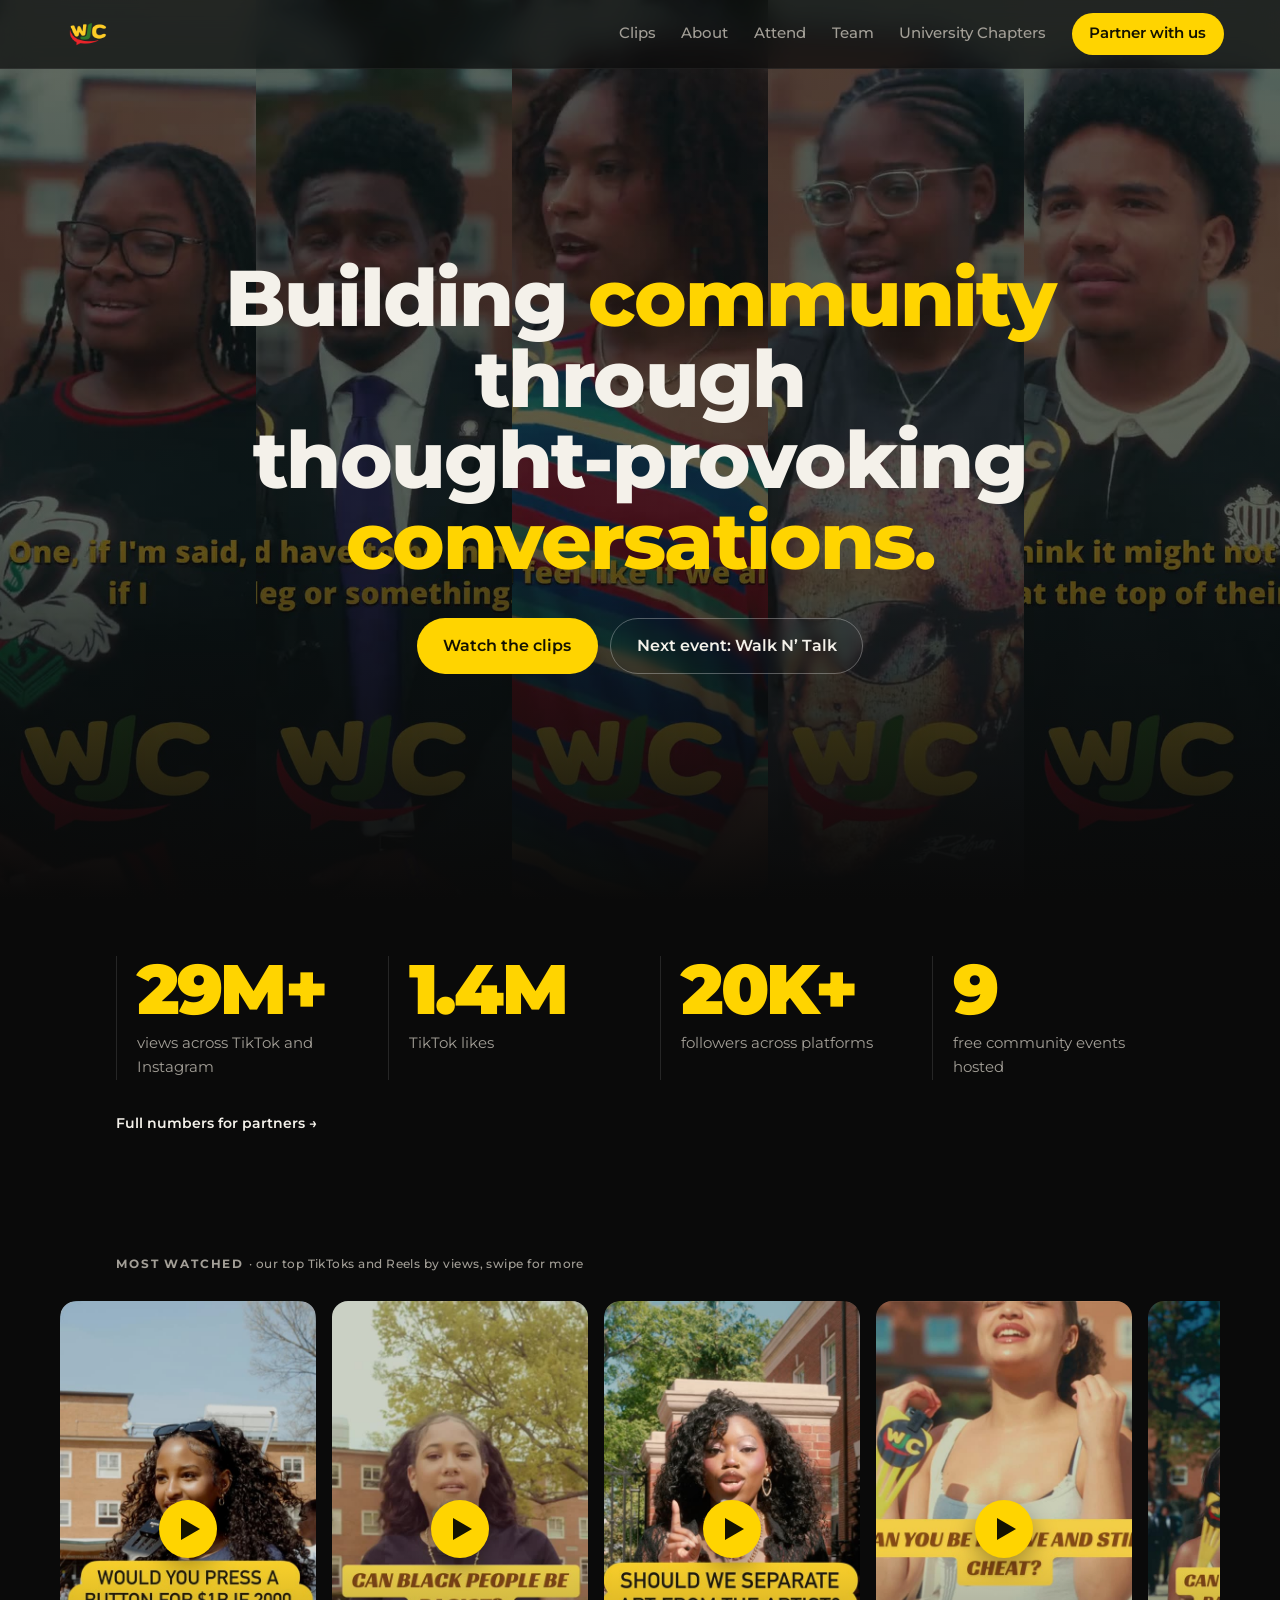
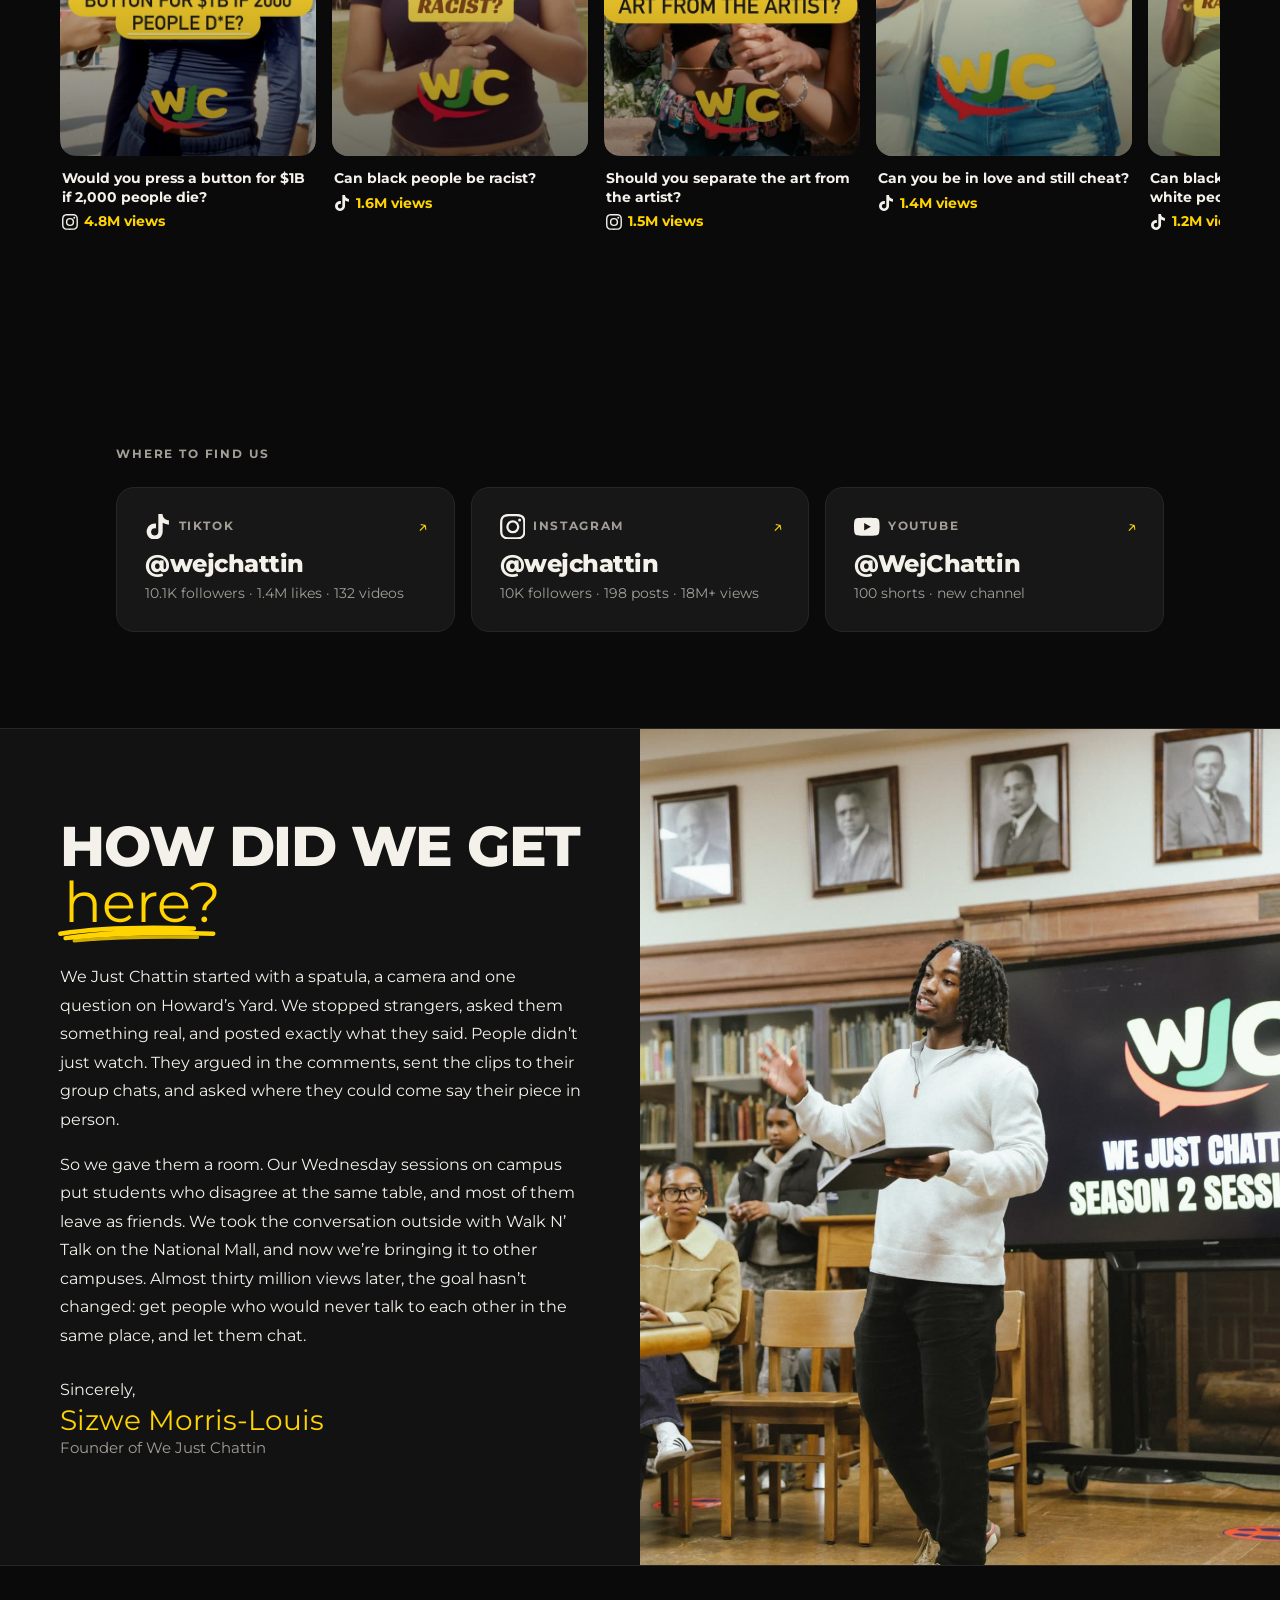
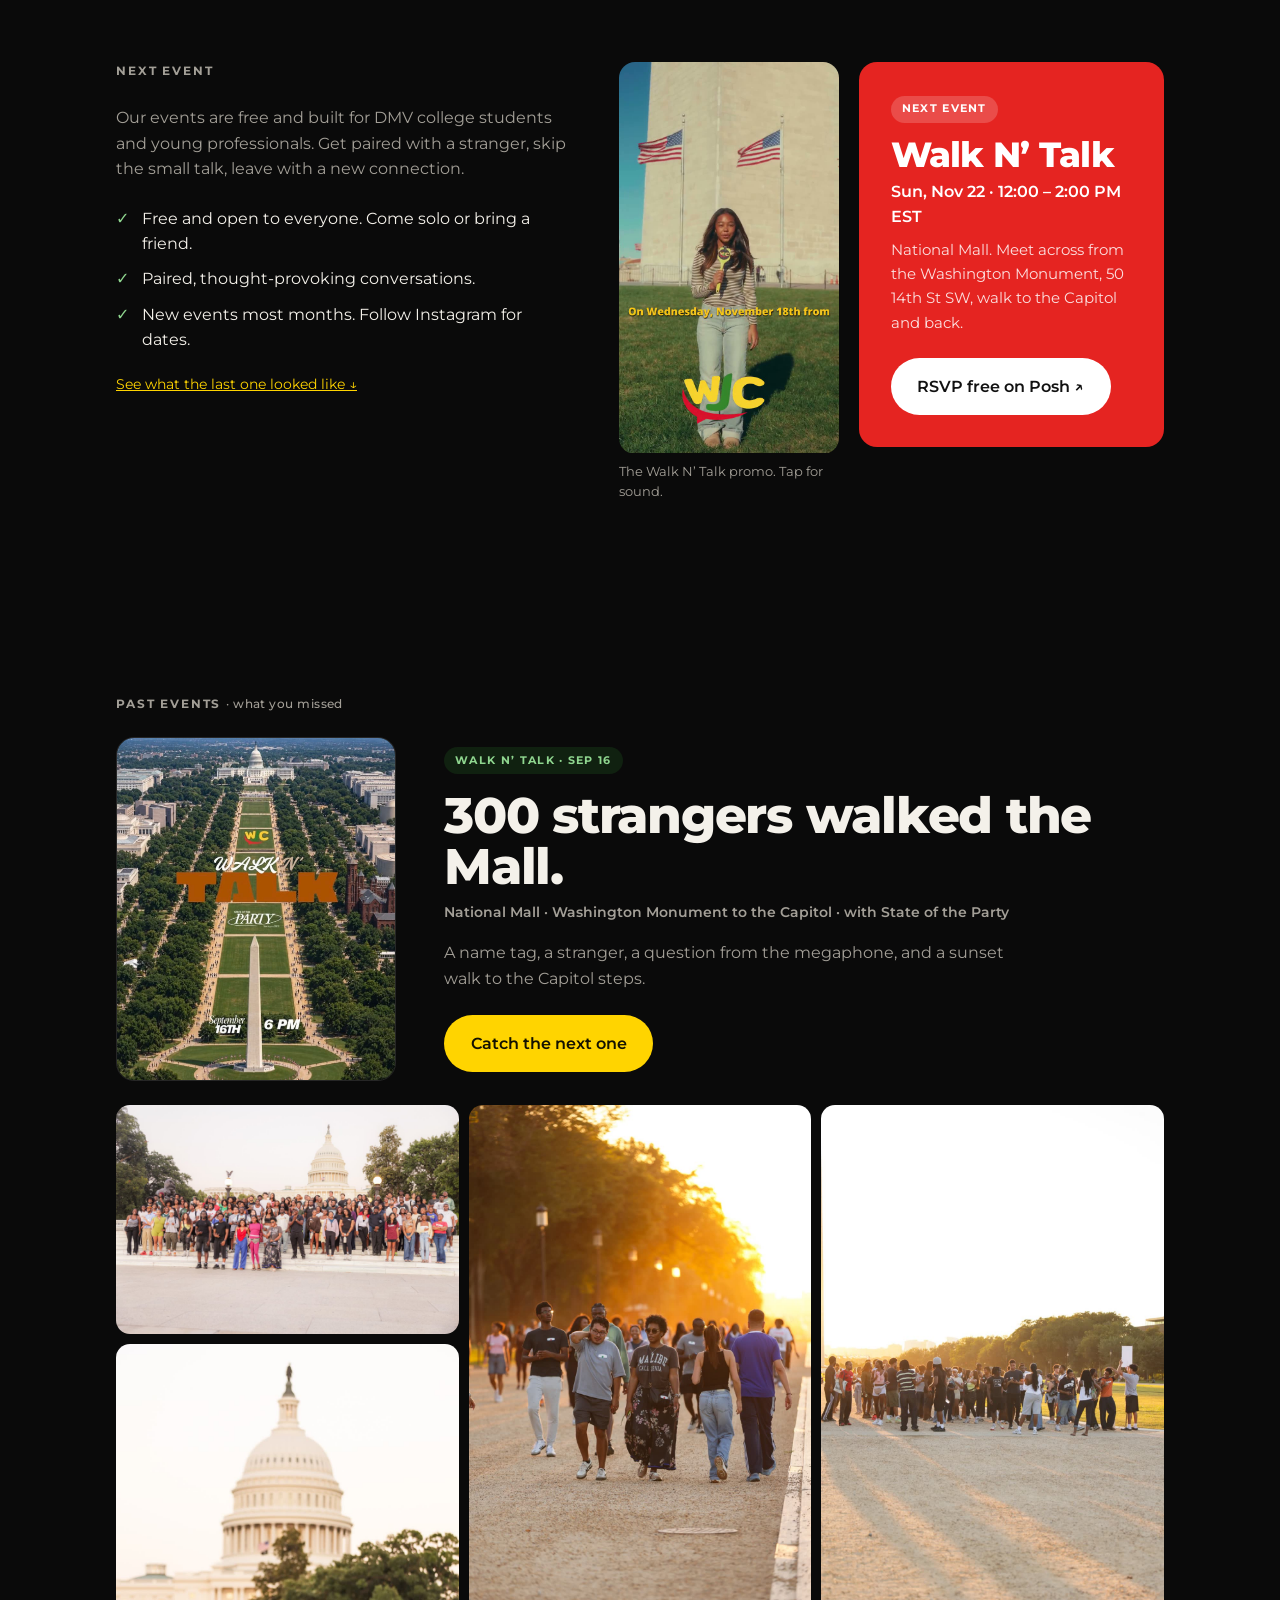
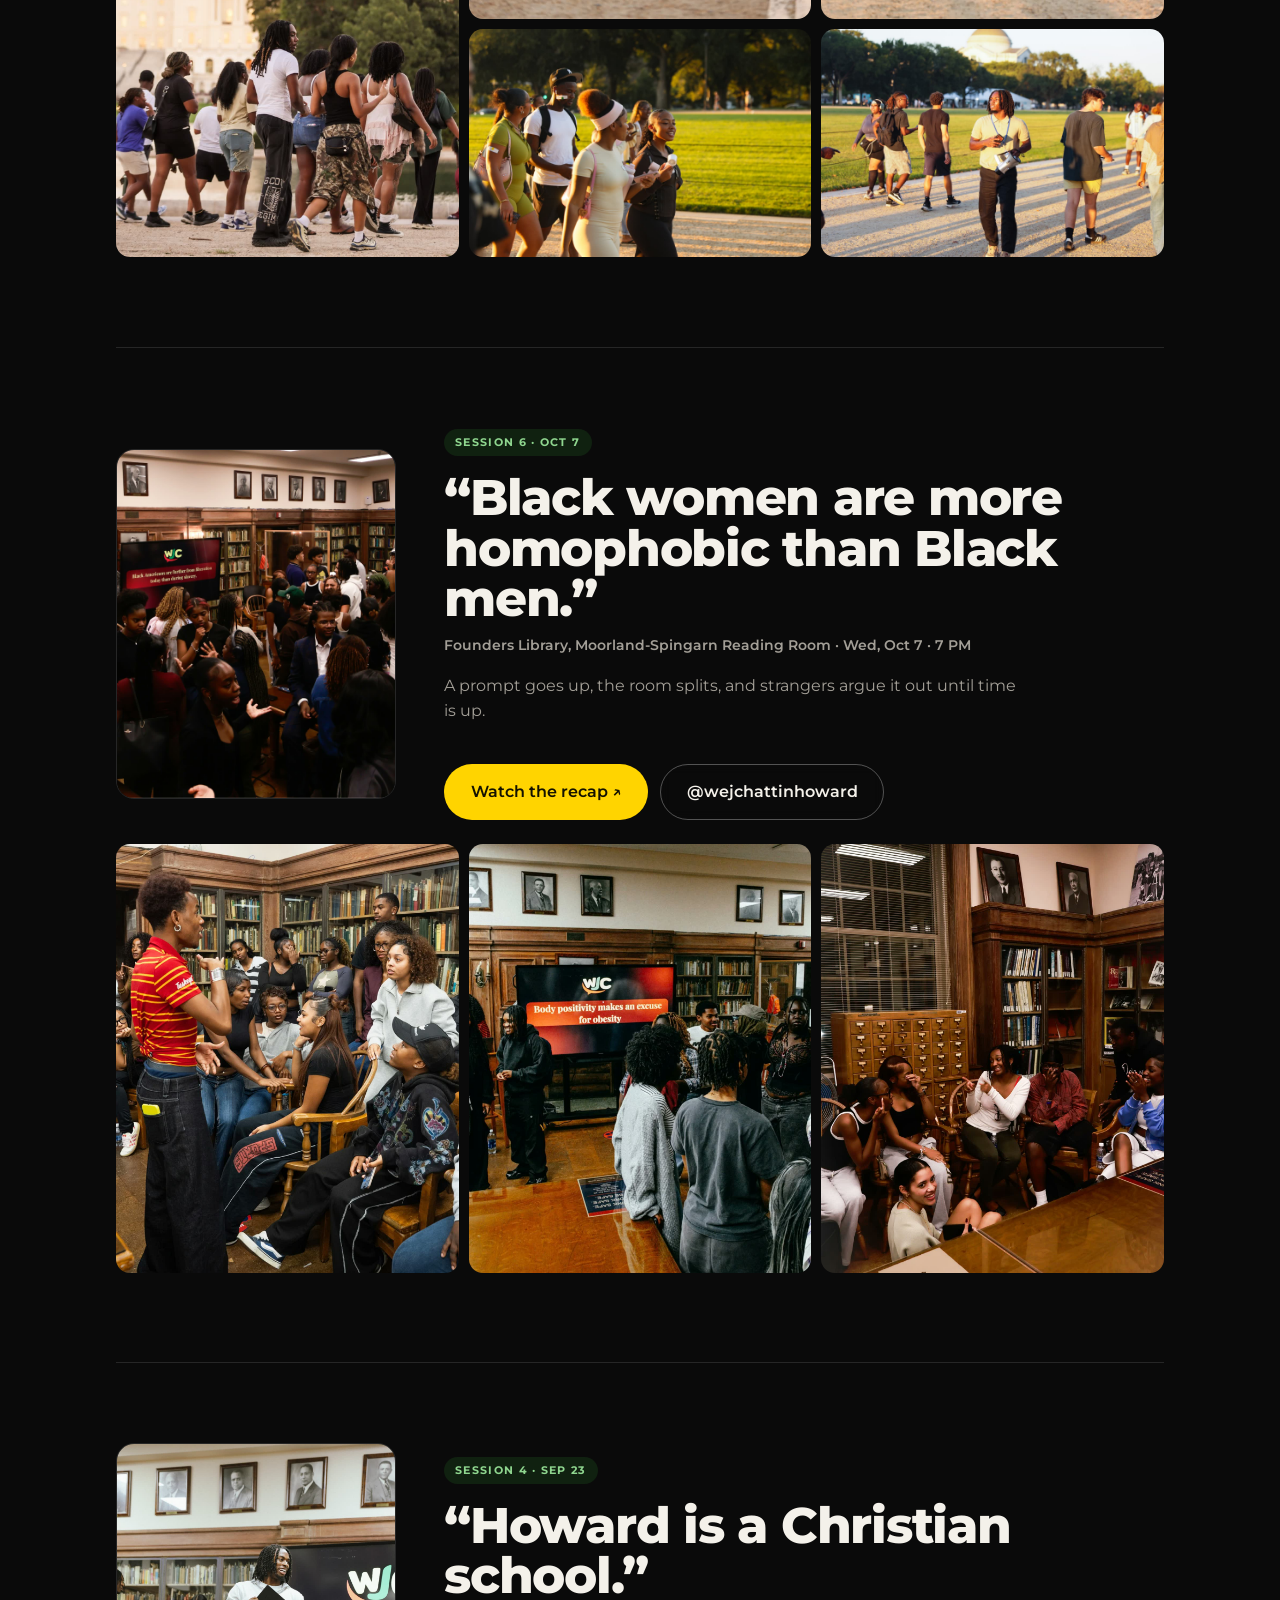
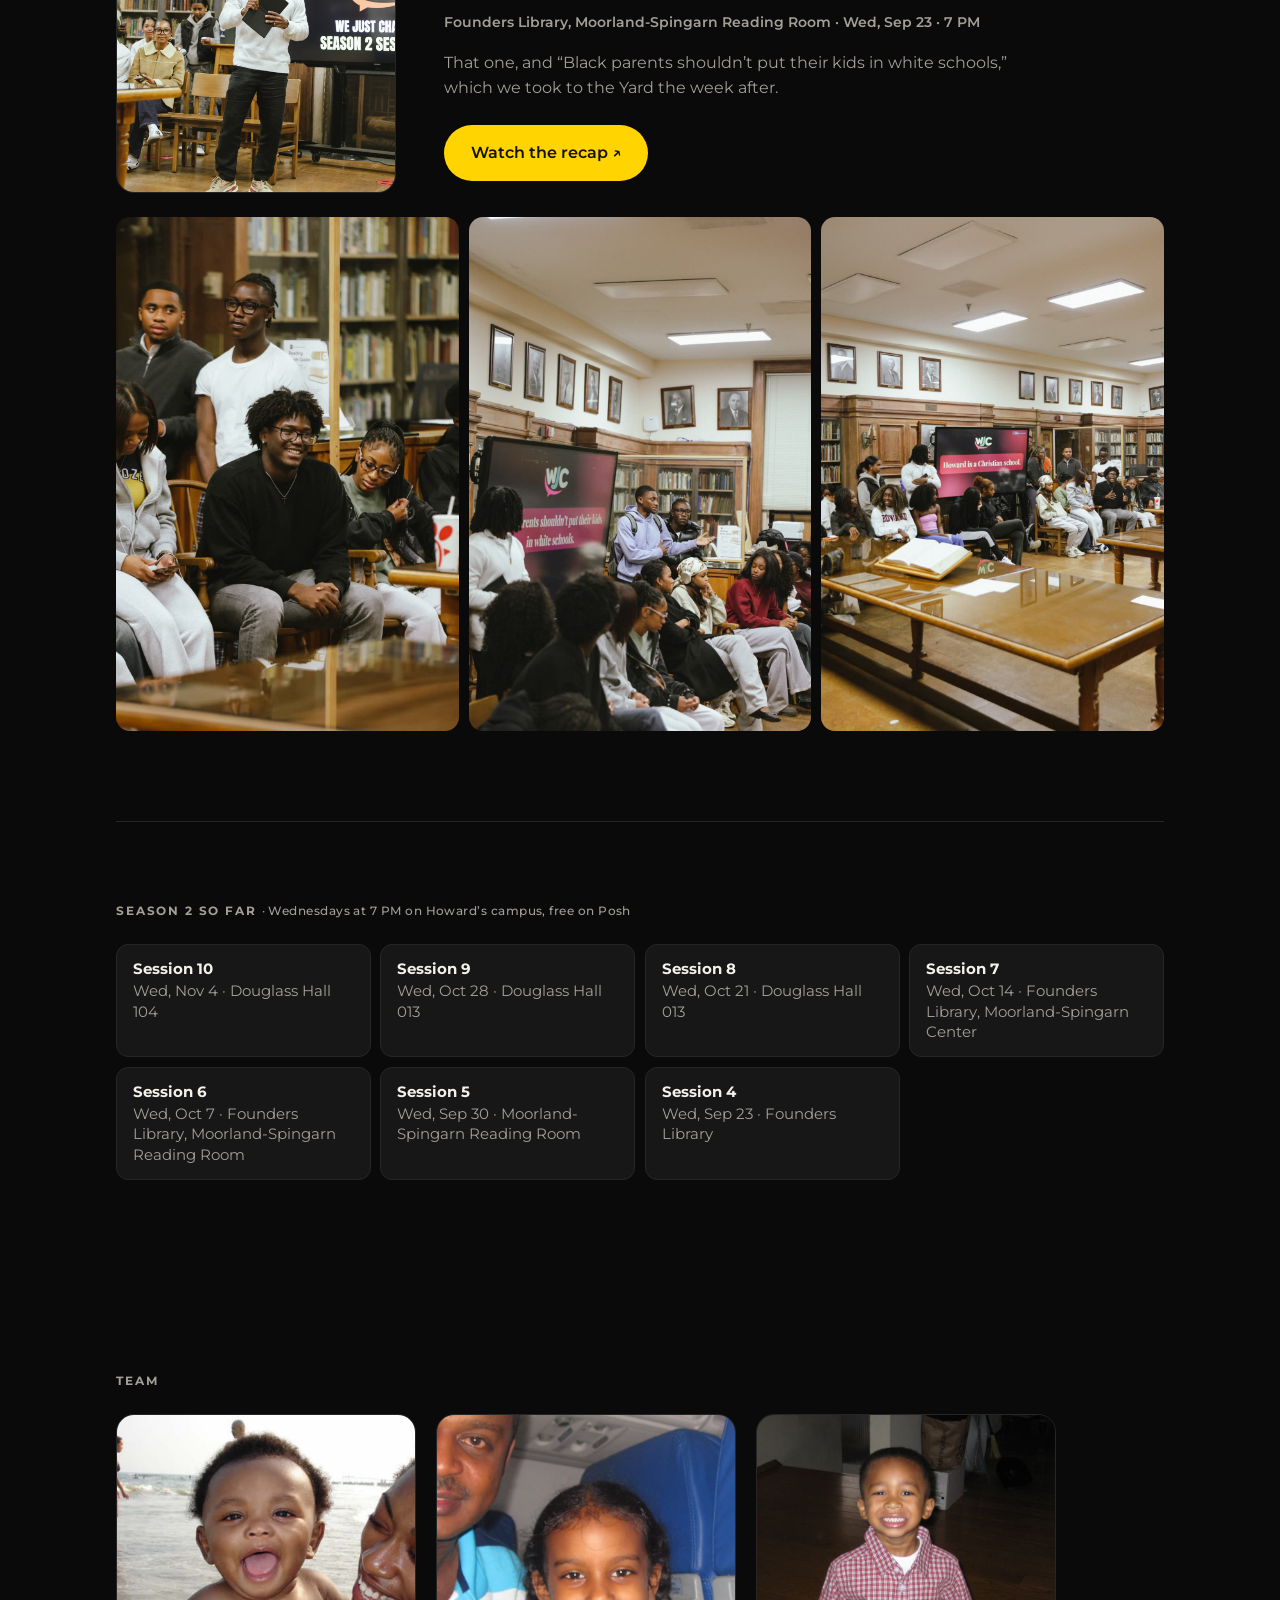
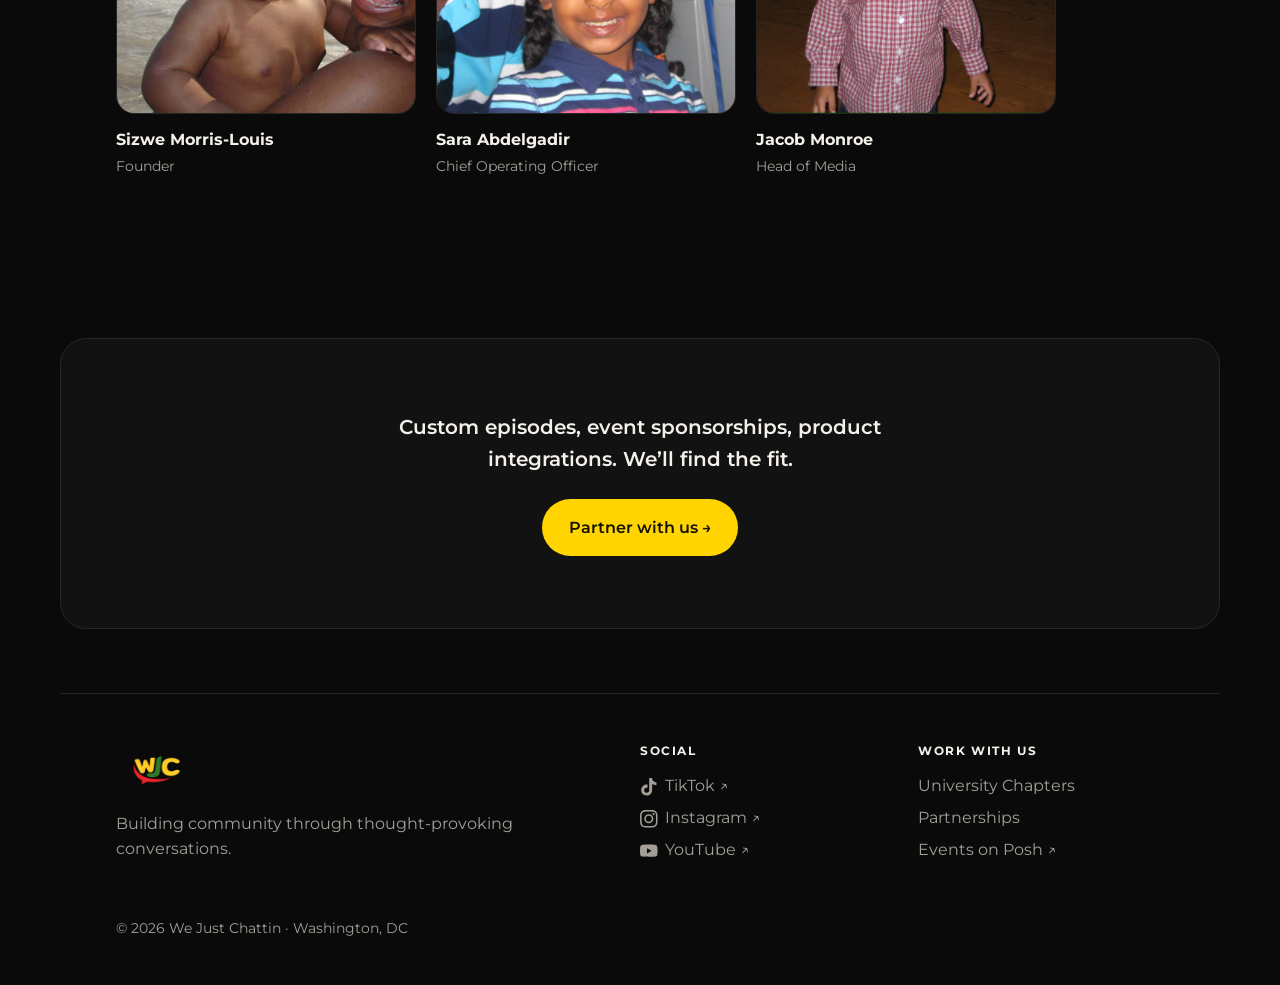
==== index.html @ 2759906e "Past events: one-line recaps, crowd and sunset shots only (6 / 3 / 3 photos) Co-Authored-By: Claude " ====
<!doctype html>
<html lang="en">
<head>
  <meta charset="utf-8">
  <meta name="viewport" content="width=device-width, initial-scale=1">
  <title>We Just Chattin</title>
  <meta name="description" content="We Just Chattin builds community through thought-provoking conversations. Street interviews, live rooms and walk clubs in the DMV.">
  <meta property="og:title" content="We Just Chattin">
  <meta property="og:description" content="Building community through thought-provoking conversations.">
  <meta property="og:image" content="assets/logo.png">
  <link rel="icon" href="assets/logo.png">
  <link rel="preconnect" href="https://fonts.googleapis.com">
  <link href="https://fonts.googleapis.com/css2?family=Montserrat:wght@500;600;700;800;900&family=Permanent+Marker&display=swap" rel="stylesheet">
  <link rel="stylesheet" href="styles.css?v=24">
</head>
<body>
  <header class="nav">
    <a class="brand" href="index.html"><img src="assets/logo.png" alt="We Just Chattin"></a>
    <button class="menu-btn" aria-label="Open menu" aria-expanded="false">☰</button>
    <nav>
      <a href="#clips">Clips</a>
      <a href="#about">About</a>
      <a href="#attend">Attend</a>
      <a href="#team">Team</a>
      <a href="chapters/">University Chapters</a>
      <a href="partnerships.html" class="nav-cta">Partner with us</a>
    </nav>
  </header>

  <main>
    <!-- HERO: full-bleed video wall (Atlas / Rox) + centered serif statement (Grail) -->
    <section class="hero">
      <div class="wall" aria-hidden="true">
        <video autoplay muted loop playsinline preload="auto" poster="assets/hero/wall-1.jpg"><source src="assets/hero/wall-1.mp4" type="video/mp4"></video>
        <video autoplay muted loop playsinline preload="auto" poster="assets/hero/wall-2.jpg"><source src="assets/hero/wall-2.mp4" type="video/mp4"></video>
        <video autoplay muted loop playsinline preload="auto" poster="assets/hero/wall-3.jpg"><source src="assets/hero/wall-3.mp4" type="video/mp4"></video>
        <video autoplay muted loop playsinline preload="auto" poster="assets/hero/wall-4.jpg"><source src="assets/hero/wall-4.mp4" type="video/mp4"></video>
        <video autoplay muted loop playsinline preload="auto" poster="assets/hero/wall-5.jpg"><source src="assets/hero/wall-5.mp4" type="video/mp4"></video>
      </div>
      <div class="hero-inner">
        <h1>Building <em>community</em> through thought&#8209;provoking <em>conversations.</em></h1>
        <div class="actions center">
          <a class="btn primary" href="#clips">Watch the clips</a>
          <a class="btn ghost" href="#attend">Next event: Walk N&rsquo; Talk</a>
        </div>
      </div>
    </section>

    <!-- STATS (real numbers, pulled Nov 15 2026; Instagram from the WJC Instagram Reels Tracker sheet: 15.3M reels + 2.7M posts/carousels) -->
    <section class="stats">
      <div class="stat"><strong>29M+</strong><span>views across TikTok and Instagram</span></div>
      <div class="stat"><strong>1.4M</strong><span>TikTok likes</span></div>
      <div class="stat"><strong>20K+</strong><span>followers across platforms</span></div>
      <div class="stat"><strong>9</strong><span>free community events hosted</span></div>
      <a class="stats-link" href="partnerships.html">Full numbers for partners →</a>
    </section>

    <!-- CLIPS REEL -->
    <section id="clips" class="section">
      <p class="label">Most watched <span>· our top TikToks and Reels by views, swipe for more</span></p>
      <div class="reel" id="reel">

        <figure class="tok instagram">
          <button class="tok-poster" type="button" data-embed="https://www.instagram.com/reel/DWrjRB9ifT7/embed/" data-platform="instagram" data-link="https://www.instagram.com/reel/DWrjRB9ifT7/" aria-label="Play: Would you press a button for $1B if 2,000 people die?">
            <img src="assets/top/ig-DWrjRB9ifT7.jpg" alt="" loading="lazy" width="540" height="960">
            <span class="play" aria-hidden="true"></span>
          </button>
          <figcaption><strong>Would you press a button for $1B if 2,000 people die?</strong><span class="plat"><svg class="icon" viewBox="0 0 24 24" aria-hidden="true"><path fill="currentColor" d="M7.03.08C5.76.14 4.9.34 4.14.64c-.78.3-1.44.71-2.1 1.37C1.38 2.67.98 3.33.68 4.11.38 4.87.18 5.73.13 7c-.06 1.27-.07 1.68-.07 4.92 0 3.24.02 3.65.08 4.92.06 1.27.26 2.14.56 2.9.3.78.71 1.44 1.37 2.1.66.66 1.32 1.06 2.1 1.36.76.3 1.63.5 2.9.55 1.27.06 1.68.07 4.92.07s3.65-.02 4.92-.08c1.27-.06 2.14-.26 2.9-.56.78-.3 1.44-.71 2.1-1.37.66-.66 1.06-1.32 1.36-2.1.3-.76.5-1.63.55-2.9.06-1.27.07-1.68.07-4.92s-.02-3.65-.08-4.92c-.06-1.27-.26-2.14-.56-2.9-.3-.78-.71-1.44-1.37-2.1-.66-.66-1.32-1.06-2.1-1.36-.76-.3-1.63-.5-2.9-.55C15.65.01 15.24 0 12 0 8.76 0 8.35.02 7.03.08zm.15 21.65c-1.16-.05-1.8-.25-2.22-.41-.56-.22-.96-.48-1.38-.9-.42-.42-.68-.82-.9-1.38-.16-.42-.36-1.05-.41-2.22-.06-1.26-.07-1.63-.08-4.82 0-3.19 0-3.56.06-4.82.05-1.16.25-1.8.41-2.22.22-.56.48-.96.9-1.38.42-.42.82-.68 1.38-.9.42-.16 1.05-.36 2.22-.41 1.26-.06 1.63-.07 4.82-.08 3.19 0 3.56 0 4.82.06 1.16.05 1.8.25 2.22.41.56.22.96.48 1.38.9.42.42.68.82.9 1.38.16.42.36 1.05.41 2.22.06 1.26.07 1.63.08 4.82 0 3.19 0 3.56-.06 4.82-.05 1.16-.25 1.8-.41 2.22-.22.56-.48.96-.9 1.38-.42.42-.82.68-1.38.9-.42.16-1.05.36-2.22.41-1.26.06-1.63.07-4.82.08-3.19 0-3.56 0-4.82-.06zM16.95 5.6a1.44 1.44 0 1 0 2.88 0 1.44 1.44 0 0 0-2.88 0zM5.84 12.01a6.16 6.16 0 1 0 12.32-.02 6.16 6.16 0 0 0-12.32.02zM8 12a4 4 0 1 1 8 0 4 4 0 0 1-8 0z"/></svg>4.8M views</span></figcaption>
        </figure>

        <figure class="tok tiktok">
          <button class="tok-poster" type="button" data-embed="https://www.tiktok.com/player/v1/7642048054261992735?autoplay=1&music_info=0&description=0&rel=0" data-platform="tiktok" data-link="https://www.tiktok.com/@wejchattin/video/7642048054261992735" aria-label="Play: Can black people be racist?">
            <img src="assets/top/tt-7642048054261992735.jpg" alt="" loading="lazy" width="540" height="960">
            <span class="play" aria-hidden="true"></span>
          </button>
          <figcaption><strong>Can black people be racist?</strong><span class="plat"><svg class="icon" viewBox="0 0 24 24" aria-hidden="true"><path fill="currentColor" d="M12.53.02C13.84 0 15.14.01 16.44 0c.08 1.53.63 3.09 1.75 4.17 1.12 1.11 2.7 1.62 4.24 1.79v4.03c-1.44-.05-2.89-.35-4.2-.97-.57-.26-1.1-.59-1.62-.93-.01 2.92.01 5.84-.02 8.75-.08 1.4-.54 2.79-1.35 3.94-1.31 1.92-3.58 3.17-5.91 3.21-1.43.08-2.86-.31-4.08-1.03-2.02-1.19-3.44-3.37-3.65-5.71-.02-.5-.03-1-.01-1.49.18-1.9 1.12-3.72 2.58-4.96 1.66-1.44 3.98-2.13 6.15-1.72.02 1.48-.04 2.96-.04 4.44-.99-.32-2.15-.23-3.02.37-.63.41-1.11 1.04-1.36 1.75-.21.51-.15 1.07-.14 1.61.24 1.64 1.82 3.02 3.5 2.87 1.12-.01 2.19-.66 2.77-1.61.19-.33.4-.67.41-1.06.1-1.79.06-3.57.07-5.36.01-4.03-.01-8.05.02-12.07z"/></svg>1.6M views</span></figcaption>
        </figure>
        <figure class="tok instagram">
          <button class="tok-poster" type="button" data-embed="https://www.instagram.com/reel/DXpH6iREdVc/embed/" data-platform="instagram" data-link="https://www.instagram.com/reel/DXpH6iREdVc/" aria-label="Play: Should you separate the art from the artist?">
            <img src="assets/top/ig-DXpH6iREdVc.jpg" alt="" loading="lazy" width="540" height="960">
            <span class="play" aria-hidden="true"></span>
          </button>
          <figcaption><strong>Should you separate the art from the artist?</strong><span class="plat"><svg class="icon" viewBox="0 0 24 24" aria-hidden="true"><path fill="currentColor" d="M7.03.08C5.76.14 4.9.34 4.14.64c-.78.3-1.44.71-2.1 1.37C1.38 2.67.98 3.33.68 4.11.38 4.87.18 5.73.13 7c-.06 1.27-.07 1.68-.07 4.92 0 3.24.02 3.65.08 4.92.06 1.27.26 2.14.56 2.9.3.78.71 1.44 1.37 2.1.66.66 1.32 1.06 2.1 1.36.76.3 1.63.5 2.9.55 1.27.06 1.68.07 4.92.07s3.65-.02 4.92-.08c1.27-.06 2.14-.26 2.9-.56.78-.3 1.44-.71 2.1-1.37.66-.66 1.06-1.32 1.36-2.1.3-.76.5-1.63.55-2.9.06-1.27.07-1.68.07-4.92s-.02-3.65-.08-4.92c-.06-1.27-.26-2.14-.56-2.9-.3-.78-.71-1.44-1.37-2.1-.66-.66-1.32-1.06-2.1-1.36-.76-.3-1.63-.5-2.9-.55C15.65.01 15.24 0 12 0 8.76 0 8.35.02 7.03.08zm.15 21.65c-1.16-.05-1.8-.25-2.22-.41-.56-.22-.96-.48-1.38-.9-.42-.42-.68-.82-.9-1.38-.16-.42-.36-1.05-.41-2.22-.06-1.26-.07-1.63-.08-4.82 0-3.19 0-3.56.06-4.82.05-1.16.25-1.8.41-2.22.22-.56.48-.96.9-1.38.42-.42.82-.68 1.38-.9.42-.16 1.05-.36 2.22-.41 1.26-.06 1.63-.07 4.82-.08 3.19 0 3.56 0 4.82.06 1.16.05 1.8.25 2.22.41.56.22.96.48 1.38.9.42.42.68.82.9 1.38.16.42.36 1.05.41 2.22.06 1.26.07 1.63.08 4.82 0 3.19 0 3.56-.06 4.82-.05 1.16-.25 1.8-.41 2.22-.22.56-.48.96-.9 1.38-.42.42-.82.68-1.38.9-.42.16-1.05.36-2.22.41-1.26.06-1.63.07-4.82.08-3.19 0-3.56 0-4.82-.06zM16.95 5.6a1.44 1.44 0 1 0 2.88 0 1.44 1.44 0 0 0-2.88 0zM5.84 12.01a6.16 6.16 0 1 0 12.32-.02 6.16 6.16 0 0 0-12.32.02zM8 12a4 4 0 1 1 8 0 4 4 0 0 1-8 0z"/></svg>1.5M views</span></figcaption>
        </figure>
        <figure class="tok tiktok">
          <button class="tok-poster" type="button" data-embed="https://www.tiktok.com/player/v1/7707706821695327502?autoplay=1&music_info=0&description=0&rel=0" data-platform="tiktok" data-link="https://www.tiktok.com/@wejchattin/video/7707706821695327502" aria-label="Play: Can you be in love and still cheat?">
            <img src="assets/top/tt-7707706821695327502.jpg" alt="" loading="lazy" width="540" height="960">
            <span class="play" aria-hidden="true"></span>
          </button>
          <figcaption><strong>Can you be in love and still cheat?</strong><span class="plat"><svg class="icon" viewBox="0 0 24 24" aria-hidden="true"><path fill="currentColor" d="M12.53.02C13.84 0 15.14.01 16.44 0c.08 1.53.63 3.09 1.75 4.17 1.12 1.11 2.7 1.62 4.24 1.79v4.03c-1.44-.05-2.89-.35-4.2-.97-.57-.26-1.1-.59-1.62-.93-.01 2.92.01 5.84-.02 8.75-.08 1.4-.54 2.79-1.35 3.94-1.31 1.92-3.58 3.17-5.91 3.21-1.43.08-2.86-.31-4.08-1.03-2.02-1.19-3.44-3.37-3.65-5.71-.02-.5-.03-1-.01-1.49.18-1.9 1.12-3.72 2.58-4.96 1.66-1.44 3.98-2.13 6.15-1.72.02 1.48-.04 2.96-.04 4.44-.99-.32-2.15-.23-3.02.37-.63.41-1.11 1.04-1.36 1.75-.21.51-.15 1.07-.14 1.61.24 1.64 1.82 3.02 3.5 2.87 1.12-.01 2.19-.66 2.77-1.61.19-.33.4-.67.41-1.06.1-1.79.06-3.57.07-5.36.01-4.03-.01-8.05.02-12.07z"/></svg>1.4M views</span></figcaption>
        </figure>
        <figure class="tok tiktok">
          <button class="tok-poster" type="button" data-embed="https://www.tiktok.com/player/v1/7695125012788923678?autoplay=1&music_info=0&description=0&rel=0" data-platform="tiktok" data-link="https://www.tiktok.com/@wejchattin/video/7695125012788923678" aria-label="Play: Can black people be racist to white people?">
            <img src="assets/top/tt-7695125012788923678.jpg" alt="" loading="lazy" width="540" height="960">
            <span class="play" aria-hidden="true"></span>
          </button>
          <figcaption><strong>Can black people be racist to white people?</strong><span class="plat"><svg class="icon" viewBox="0 0 24 24" aria-hidden="true"><path fill="currentColor" d="M12.53.02C13.84 0 15.14.01 16.44 0c.08 1.53.63 3.09 1.75 4.17 1.12 1.11 2.7 1.62 4.24 1.79v4.03c-1.44-.05-2.89-.35-4.2-.97-.57-.26-1.1-.59-1.62-.93-.01 2.92.01 5.84-.02 8.75-.08 1.4-.54 2.79-1.35 3.94-1.31 1.92-3.58 3.17-5.91 3.21-1.43.08-2.86-.31-4.08-1.03-2.02-1.19-3.44-3.37-3.65-5.71-.02-.5-.03-1-.01-1.49.18-1.9 1.12-3.72 2.58-4.96 1.66-1.44 3.98-2.13 6.15-1.72.02 1.48-.04 2.96-.04 4.44-.99-.32-2.15-.23-3.02.37-.63.41-1.11 1.04-1.36 1.75-.21.51-.15 1.07-.14 1.61.24 1.64 1.82 3.02 3.5 2.87 1.12-.01 2.19-.66 2.77-1.61.19-.33.4-.67.41-1.06.1-1.79.06-3.57.07-5.36.01-4.03-.01-8.05.02-12.07z"/></svg>1.2M views</span></figcaption>
        </figure>
        <figure class="tok tiktok">
          <button class="tok-poster" type="button" data-embed="https://www.tiktok.com/player/v1/7639075682445692191?autoplay=1&music_info=0&description=0&rel=0" data-platform="tiktok" data-link="https://www.tiktok.com/@wejchattin/video/7639075682445692191" aria-label="Play: Is acting white a real thing?">
            <img src="assets/top/tt-7639075682445692191.jpg" alt="" loading="lazy" width="540" height="960">
            <span class="play" aria-hidden="true"></span>
          </button>
          <figcaption><strong>Is acting white a real thing?</strong><span class="plat"><svg class="icon" viewBox="0 0 24 24" aria-hidden="true"><path fill="currentColor" d="M12.53.02C13.84 0 15.14.01 16.44 0c.08 1.53.63 3.09 1.75 4.17 1.12 1.11 2.7 1.62 4.24 1.79v4.03c-1.44-.05-2.89-.35-4.2-.97-.57-.26-1.1-.59-1.62-.93-.01 2.92.01 5.84-.02 8.75-.08 1.4-.54 2.79-1.35 3.94-1.31 1.92-3.58 3.17-5.91 3.21-1.43.08-2.86-.31-4.08-1.03-2.02-1.19-3.44-3.37-3.65-5.71-.02-.5-.03-1-.01-1.49.18-1.9 1.12-3.72 2.58-4.96 1.66-1.44 3.98-2.13 6.15-1.72.02 1.48-.04 2.96-.04 4.44-.99-.32-2.15-.23-3.02.37-.63.41-1.11 1.04-1.36 1.75-.21.51-.15 1.07-.14 1.61.24 1.64 1.82 3.02 3.5 2.87 1.12-.01 2.19-.66 2.77-1.61.19-.33.4-.67.41-1.06.1-1.79.06-3.57.07-5.36.01-4.03-.01-8.05.02-12.07z"/></svg>1.1M views</span></figcaption>
        </figure>
        <figure class="tok tiktok">
          <button class="tok-poster" type="button" data-embed="https://www.tiktok.com/player/v1/7687258465332415775?autoplay=1&music_info=0&description=0&rel=0" data-platform="tiktok" data-link="https://www.tiktok.com/@wejchattin/video/7687258465332415775" aria-label="Play: Can white people experience racism?">
            <img src="assets/top/tt-7687258465332415775.jpg" alt="" loading="lazy" width="540" height="960">
            <span class="play" aria-hidden="true"></span>
          </button>
          <figcaption><strong>Can white people experience racism?</strong><span class="plat"><svg class="icon" viewBox="0 0 24 24" aria-hidden="true"><path fill="currentColor" d="M12.53.02C13.84 0 15.14.01 16.44 0c.08 1.53.63 3.09 1.75 4.17 1.12 1.11 2.7 1.62 4.24 1.79v4.03c-1.44-.05-2.89-.35-4.2-.97-.57-.26-1.1-.59-1.62-.93-.01 2.92.01 5.84-.02 8.75-.08 1.4-.54 2.79-1.35 3.94-1.31 1.92-3.58 3.17-5.91 3.21-1.43.08-2.86-.31-4.08-1.03-2.02-1.19-3.44-3.37-3.65-5.71-.02-.5-.03-1-.01-1.49.18-1.9 1.12-3.72 2.58-4.96 1.66-1.44 3.98-2.13 6.15-1.72.02 1.48-.04 2.96-.04 4.44-.99-.32-2.15-.23-3.02.37-.63.41-1.11 1.04-1.36 1.75-.21.51-.15 1.07-.14 1.61.24 1.64 1.82 3.02 3.5 2.87 1.12-.01 2.19-.66 2.77-1.61.19-.33.4-.67.41-1.06.1-1.79.06-3.57.07-5.36.01-4.03-.01-8.05.02-12.07z"/></svg>841K views</span></figcaption>
        </figure>
        <figure class="tok instagram">
          <button class="tok-poster" type="button" data-embed="https://www.instagram.com/reel/DXr2x2ECbTZ/embed/" data-platform="instagram" data-link="https://www.instagram.com/reel/DXr2x2ECbTZ/" aria-label="Play: Do we need gender roles?">
            <img src="assets/top/ig-DXr2x2ECbTZ.jpg" alt="" loading="lazy" width="540" height="960">
            <span class="play" aria-hidden="true"></span>
          </button>
          <figcaption><strong>Do we need gender roles?</strong><span class="plat"><svg class="icon" viewBox="0 0 24 24" aria-hidden="true"><path fill="currentColor" d="M7.03.08C5.76.14 4.9.34 4.14.64c-.78.3-1.44.71-2.1 1.37C1.38 2.67.98 3.33.68 4.11.38 4.87.18 5.73.13 7c-.06 1.27-.07 1.68-.07 4.92 0 3.24.02 3.65.08 4.92.06 1.27.26 2.14.56 2.9.3.78.71 1.44 1.37 2.1.66.66 1.32 1.06 2.1 1.36.76.3 1.63.5 2.9.55 1.27.06 1.68.07 4.92.07s3.65-.02 4.92-.08c1.27-.06 2.14-.26 2.9-.56.78-.3 1.44-.71 2.1-1.37.66-.66 1.06-1.32 1.36-2.1.3-.76.5-1.63.55-2.9.06-1.27.07-1.68.07-4.92s-.02-3.65-.08-4.92c-.06-1.27-.26-2.14-.56-2.9-.3-.78-.71-1.44-1.37-2.1-.66-.66-1.32-1.06-2.1-1.36-.76-.3-1.63-.5-2.9-.55C15.65.01 15.24 0 12 0 8.76 0 8.35.02 7.03.08zm.15 21.65c-1.16-.05-1.8-.25-2.22-.41-.56-.22-.96-.48-1.38-.9-.42-.42-.68-.82-.9-1.38-.16-.42-.36-1.05-.41-2.22-.06-1.26-.07-1.63-.08-4.82 0-3.19 0-3.56.06-4.82.05-1.16.25-1.8.41-2.22.22-.56.48-.96.9-1.38.42-.42.82-.68 1.38-.9.42-.16 1.05-.36 2.22-.41 1.26-.06 1.63-.07 4.82-.08 3.19 0 3.56 0 4.82.06 1.16.05 1.8.25 2.22.41.56.22.96.48 1.38.9.42.42.68.82.9 1.38.16.42.36 1.05.41 2.22.06 1.26.07 1.63.08 4.82 0 3.19 0 3.56-.06 4.82-.05 1.16-.25 1.8-.41 2.22-.22.56-.48.96-.9 1.38-.42.42-.82.68-1.38.9-.42.16-1.05.36-2.22.41-1.26.06-1.63.07-4.82.08-3.19 0-3.56 0-4.82-.06zM16.95 5.6a1.44 1.44 0 1 0 2.88 0 1.44 1.44 0 0 0-2.88 0zM5.84 12.01a6.16 6.16 0 1 0 12.32-.02 6.16 6.16 0 0 0-12.32.02zM8 12a4 4 0 1 1 8 0 4 4 0 0 1-8 0z"/></svg>766K views</span></figcaption>
        </figure>
        <figure class="tok tiktok">
          <button class="tok-poster" type="button" data-embed="https://www.tiktok.com/player/v1/7694687464438500638?autoplay=1&music_info=0&description=0&rel=0" data-platform="tiktok" data-link="https://www.tiktok.com/@wejchattin/video/7694687464438500638" aria-label="Play: Should white people be allowed to attend HBCUs?">
            <img src="assets/top/tt-7694687464438500638.jpg" alt="" loading="lazy" width="540" height="960">
            <span class="play" aria-hidden="true"></span>
          </button>
          <figcaption><strong>Should white people be allowed to attend HBCUs?</strong><span class="plat"><svg class="icon" viewBox="0 0 24 24" aria-hidden="true"><path fill="currentColor" d="M12.53.02C13.84 0 15.14.01 16.44 0c.08 1.53.63 3.09 1.75 4.17 1.12 1.11 2.7 1.62 4.24 1.79v4.03c-1.44-.05-2.89-.35-4.2-.97-.57-.26-1.1-.59-1.62-.93-.01 2.92.01 5.84-.02 8.75-.08 1.4-.54 2.79-1.35 3.94-1.31 1.92-3.58 3.17-5.91 3.21-1.43.08-2.86-.31-4.08-1.03-2.02-1.19-3.44-3.37-3.65-5.71-.02-.5-.03-1-.01-1.49.18-1.9 1.12-3.72 2.58-4.96 1.66-1.44 3.98-2.13 6.15-1.72.02 1.48-.04 2.96-.04 4.44-.99-.32-2.15-.23-3.02.37-.63.41-1.11 1.04-1.36 1.75-.21.51-.15 1.07-.14 1.61.24 1.64 1.82 3.02 3.5 2.87 1.12-.01 2.19-.66 2.77-1.61.19-.33.4-.67.41-1.06.1-1.79.06-3.57.07-5.36.01-4.03-.01-8.05.02-12.07z"/></svg>711K views</span></figcaption>
        </figure>
        <figure class="tok tiktok">
          <button class="tok-poster" type="button" data-embed="https://www.tiktok.com/player/v1/7701111483513507103?autoplay=1&music_info=0&description=0&rel=0" data-platform="tiktok" data-link="https://www.tiktok.com/@wejchattin/video/7701111483513507103" aria-label="Play: Would you cut your hair for a job?">
            <img src="assets/top/tt-7701111483513507103.jpg" alt="" loading="lazy" width="540" height="960">
            <span class="play" aria-hidden="true"></span>
          </button>
          <figcaption><strong>Would you cut your hair for a job?</strong><span class="plat"><svg class="icon" viewBox="0 0 24 24" aria-hidden="true"><path fill="currentColor" d="M12.53.02C13.84 0 15.14.01 16.44 0c.08 1.53.63 3.09 1.75 4.17 1.12 1.11 2.7 1.62 4.24 1.79v4.03c-1.44-.05-2.89-.35-4.2-.97-.57-.26-1.1-.59-1.62-.93-.01 2.92.01 5.84-.02 8.75-.08 1.4-.54 2.79-1.35 3.94-1.31 1.92-3.58 3.17-5.91 3.21-1.43.08-2.86-.31-4.08-1.03-2.02-1.19-3.44-3.37-3.65-5.71-.02-.5-.03-1-.01-1.49.18-1.9 1.12-3.72 2.58-4.96 1.66-1.44 3.98-2.13 6.15-1.72.02 1.48-.04 2.96-.04 4.44-.99-.32-2.15-.23-3.02.37-.63.41-1.11 1.04-1.36 1.75-.21.51-.15 1.07-.14 1.61.24 1.64 1.82 3.02 3.5 2.87 1.12-.01 2.19-.66 2.77-1.61.19-.33.4-.67.41-1.06.1-1.79.06-3.57.07-5.36.01-4.03-.01-8.05.02-12.07z"/></svg>310K views</span></figcaption>
        </figure>
        <figure class="tok tiktok">
          <button class="tok-poster" type="button" data-embed="https://www.tiktok.com/player/v1/7690970953865596191?autoplay=1&music_info=0&description=0&rel=0" data-platform="tiktok" data-link="https://www.tiktok.com/@wejchattin/video/7690970953865596191" aria-label="Play: Can non-black people say the N-word?">
            <img src="assets/top/tt-7690970953865596191.jpg" alt="" loading="lazy" width="540" height="960">
            <span class="play" aria-hidden="true"></span>
          </button>
          <figcaption><strong>Can non-black people say the N-word?</strong><span class="plat"><svg class="icon" viewBox="0 0 24 24" aria-hidden="true"><path fill="currentColor" d="M12.53.02C13.84 0 15.14.01 16.44 0c.08 1.53.63 3.09 1.75 4.17 1.12 1.11 2.7 1.62 4.24 1.79v4.03c-1.44-.05-2.89-.35-4.2-.97-.57-.26-1.1-.59-1.62-.93-.01 2.92.01 5.84-.02 8.75-.08 1.4-.54 2.79-1.35 3.94-1.31 1.92-3.58 3.17-5.91 3.21-1.43.08-2.86-.31-4.08-1.03-2.02-1.19-3.44-3.37-3.65-5.71-.02-.5-.03-1-.01-1.49.18-1.9 1.12-3.72 2.58-4.96 1.66-1.44 3.98-2.13 6.15-1.72.02 1.48-.04 2.96-.04 4.44-.99-.32-2.15-.23-3.02.37-.63.41-1.11 1.04-1.36 1.75-.21.51-.15 1.07-.14 1.61.24 1.64 1.82 3.02 3.5 2.87 1.12-.01 2.19-.66 2.77-1.61.19-.33.4-.67.41-1.06.1-1.79.06-3.57.07-5.36.01-4.03-.01-8.05.02-12.07z"/></svg>288K views</span></figcaption>
        </figure>
        <figure class="tok tiktok">
          <button class="tok-poster" type="button" data-embed="https://www.tiktok.com/player/v1/7701018212481256718?autoplay=1&music_info=0&description=0&rel=0" data-platform="tiktok" data-link="https://www.tiktok.com/@wejchattin/video/7701018212481256718" aria-label="Play: Is it homophobic to not want to date a bisexual person?">
            <img src="assets/top/tt-7701018212481256718.jpg" alt="" loading="lazy" width="540" height="960">
            <span class="play" aria-hidden="true"></span>
          </button>
          <figcaption><strong>Is it homophobic to not want to date a bisexual person?</strong><span class="plat"><svg class="icon" viewBox="0 0 24 24" aria-hidden="true"><path fill="currentColor" d="M12.53.02C13.84 0 15.14.01 16.44 0c.08 1.53.63 3.09 1.75 4.17 1.12 1.11 2.7 1.62 4.24 1.79v4.03c-1.44-.05-2.89-.35-4.2-.97-.57-.26-1.1-.59-1.62-.93-.01 2.92.01 5.84-.02 8.75-.08 1.4-.54 2.79-1.35 3.94-1.31 1.92-3.58 3.17-5.91 3.21-1.43.08-2.86-.31-4.08-1.03-2.02-1.19-3.44-3.37-3.65-5.71-.02-.5-.03-1-.01-1.49.18-1.9 1.12-3.72 2.58-4.96 1.66-1.44 3.98-2.13 6.15-1.72.02 1.48-.04 2.96-.04 4.44-.99-.32-2.15-.23-3.02.37-.63.41-1.11 1.04-1.36 1.75-.21.51-.15 1.07-.14 1.61.24 1.64 1.82 3.02 3.5 2.87 1.12-.01 2.19-.66 2.77-1.61.19-.33.4-.67.41-1.06.1-1.79.06-3.57.07-5.36.01-4.03-.01-8.05.02-12.07z"/></svg>270K views</span></figcaption>
        </figure>
        <figure class="tok tiktok">
          <button class="tok-poster" type="button" data-embed="https://www.tiktok.com/player/v1/7682052523858873630?autoplay=1&music_info=0&description=0&rel=0" data-platform="tiktok" data-link="https://www.tiktok.com/@wejchattin/video/7682052523858873630" aria-label="Play: What comes first, your race or your gender?">
            <img src="assets/top/tt-7682052523858873630.jpg" alt="" loading="lazy" width="540" height="960">
            <span class="play" aria-hidden="true"></span>
          </button>
          <figcaption><strong>What comes first, your race or your gender?</strong><span class="plat"><svg class="icon" viewBox="0 0 24 24" aria-hidden="true"><path fill="currentColor" d="M12.53.02C13.84 0 15.14.01 16.44 0c.08 1.53.63 3.09 1.75 4.17 1.12 1.11 2.7 1.62 4.24 1.79v4.03c-1.44-.05-2.89-.35-4.2-.97-.57-.26-1.1-.59-1.62-.93-.01 2.92.01 5.84-.02 8.75-.08 1.4-.54 2.79-1.35 3.94-1.31 1.92-3.58 3.17-5.91 3.21-1.43.08-2.86-.31-4.08-1.03-2.02-1.19-3.44-3.37-3.65-5.71-.02-.5-.03-1-.01-1.49.18-1.9 1.12-3.72 2.58-4.96 1.66-1.44 3.98-2.13 6.15-1.72.02 1.48-.04 2.96-.04 4.44-.99-.32-2.15-.23-3.02.37-.63.41-1.11 1.04-1.36 1.75-.21.51-.15 1.07-.14 1.61.24 1.64 1.82 3.02 3.5 2.87 1.12-.01 2.19-.66 2.77-1.61.19-.33.4-.67.41-1.06.1-1.79.06-3.57.07-5.36.01-4.03-.01-8.05.02-12.07z"/></svg>196K views</span></figcaption>
        </figure>
        <a class="tok more" href="https://www.tiktok.com/@wejchattin" target="_blank" rel="noopener"><span>More on TikTok ↗</span></a>
        <a class="tok more ig" href="https://www.instagram.com/wejchattin/reels/" target="_blank" rel="noopener"><span>More on Instagram ↗</span></a>
      </div>
    </section>

    <!-- LIGHTBOX for the reel -->
    <dialog id="player" class="player" aria-label="Video player">
      <button class="player-close" type="button" aria-label="Close">✕</button>
      <div class="player-frame"><iframe title="Video" allow="autoplay; encrypted-media; fullscreen; picture-in-picture" allowfullscreen></iframe></div>
      <a class="player-link" href="#" target="_blank" rel="noopener">Open on TikTok ↗</a>
    </dialog>
    <dialog id="viewer" class="viewer" aria-label="Photo viewer">
      <button class="viewer-close" type="button" aria-label="Close">✕</button>
      <button class="viewer-prev" type="button" aria-label="Previous photo">‹</button>
      <img alt="">
      <button class="viewer-next" type="button" aria-label="Next photo">›</button>
      <p class="viewer-cap"></p>
    </dialog>

    <!-- CHANNELS -->
    <section class="section">
      <p class="label">Where to find us</p>
      <div class="channels">
        <a class="channel" href="https://www.tiktok.com/@wejchattin" target="_blank" rel="noopener">
          <span class="label"><svg class="icon" viewBox="0 0 24 24" aria-hidden="true"><path fill="currentColor" d="M12.53.02C13.84 0 15.14.01 16.44 0c.08 1.53.63 3.09 1.75 4.17 1.12 1.11 2.7 1.62 4.24 1.79v4.03c-1.44-.05-2.89-.35-4.2-.97-.57-.26-1.1-.59-1.62-.93-.01 2.92.01 5.84-.02 8.75-.08 1.4-.54 2.79-1.35 3.94-1.31 1.92-3.58 3.17-5.91 3.21-1.43.08-2.86-.31-4.08-1.03-2.02-1.19-3.44-3.37-3.65-5.71-.02-.5-.03-1-.01-1.49.18-1.9 1.12-3.72 2.58-4.96 1.66-1.44 3.98-2.13 6.15-1.72.02 1.48-.04 2.96-.04 4.44-.99-.32-2.15-.23-3.02.37-.63.41-1.11 1.04-1.36 1.75-.21.51-.15 1.07-.14 1.61.24 1.64 1.82 3.02 3.5 2.87 1.12-.01 2.19-.66 2.77-1.61.19-.33.4-.67.41-1.06.1-1.79.06-3.57.07-5.36.01-4.03-.01-8.05.02-12.07z"/></svg>TikTok</span>
          <strong>@wejchattin</strong>
          <span class="meta">10.1K followers &middot; 1.4M likes &middot; 132 videos</span>
          <span class="arrow">↗</span>
        </a>
        <a class="channel" href="https://www.instagram.com/wejchattin/" target="_blank" rel="noopener">
          <span class="label"><svg class="icon" viewBox="0 0 24 24" aria-hidden="true"><path fill="currentColor" d="M7.03.08C5.76.14 4.9.34 4.14.64c-.78.3-1.44.71-2.1 1.37C1.38 2.67.98 3.33.68 4.11.38 4.87.18 5.73.13 7c-.06 1.27-.07 1.68-.07 4.92 0 3.24.02 3.65.08 4.92.06 1.27.26 2.14.56 2.9.3.78.71 1.44 1.37 2.1.66.66 1.32 1.06 2.1 1.36.76.3 1.63.5 2.9.55 1.27.06 1.68.07 4.92.07s3.65-.02 4.92-.08c1.27-.06 2.14-.26 2.9-.56.78-.3 1.44-.71 2.1-1.37.66-.66 1.06-1.32 1.36-2.1.3-.76.5-1.63.55-2.9.06-1.27.07-1.68.07-4.92s-.02-3.65-.08-4.92c-.06-1.27-.26-2.14-.56-2.9-.3-.78-.71-1.44-1.37-2.1-.66-.66-1.32-1.06-2.1-1.36-.76-.3-1.63-.5-2.9-.55C15.65.01 15.24 0 12 0 8.76 0 8.35.02 7.03.08zm.15 21.65c-1.16-.05-1.8-.25-2.22-.41-.56-.22-.96-.48-1.38-.9-.42-.42-.68-.82-.9-1.38-.16-.42-.36-1.05-.41-2.22-.06-1.26-.07-1.63-.08-4.82 0-3.19 0-3.56.06-4.82.05-1.16.25-1.8.41-2.22.22-.56.48-.96.9-1.38.42-.42.82-.68 1.38-.9.42-.16 1.05-.36 2.22-.41 1.26-.06 1.63-.07 4.82-.08 3.19 0 3.56 0 4.82.06 1.16.05 1.8.25 2.22.41.56.22.96.48 1.38.9.42.42.68.82.9 1.38.16.42.36 1.05.41 2.22.06 1.26.07 1.63.08 4.82 0 3.19 0 3.56-.06 4.82-.05 1.16-.25 1.8-.41 2.22-.22.56-.48.96-.9 1.38-.42.42-.82.68-1.38.9-.42.16-1.05.36-2.22.41-1.26.06-1.63.07-4.82.08-3.19 0-3.56 0-4.82-.06zM16.95 5.6a1.44 1.44 0 1 0 2.88 0 1.44 1.44 0 0 0-2.88 0zM5.84 12.01a6.16 6.16 0 1 0 12.32-.02 6.16 6.16 0 0 0-12.32.02zM8 12a4 4 0 1 1 8 0 4 4 0 0 1-8 0z"/></svg>Instagram</span>
          <strong>@wejchattin</strong>
          <span class="meta">10K followers &middot; 198 posts &middot; 18M+ views</span>
          <span class="arrow">↗</span>
        </a>
        <a class="channel" href="https://www.youtube.com/@WejChattin" target="_blank" rel="noopener">
          <span class="label"><svg class="icon" viewBox="0 0 24 24" aria-hidden="true"><path fill="currentColor" d="M23.5 6.19a3.02 3.02 0 0 0-2.12-2.14C19.5 3.55 12 3.55 12 3.55s-7.5 0-9.38.5A3.02 3.02 0 0 0 .5 6.19C0 8.07 0 12 0 12s0 3.93.5 5.81a3.02 3.02 0 0 0 2.12 2.14c1.88.5 9.38.5 9.38.5s7.5 0 9.38-.5a3.02 3.02 0 0 0 2.12-2.14C24 15.93 24 12 24 12s0-3.93-.5-5.81zM9.55 15.57V8.43L15.82 12l-6.27 3.57z"/></svg>YouTube</span>
          <strong>@WejChattin</strong>
          <span class="meta">100 shorts &middot; new channel</span>
          <span class="arrow">↗</span>
        </a>
      </div>
    </section>

    <!-- ABOUT: founder letter (Jubilee-style split) -->
    <section id="about" class="about">
      <div class="about-text">
        <div class="about-inner">
          <h2>How did we get <span class="hand">here?<svg viewBox="0 0 200 26" aria-hidden="true"><path d="M6 12c38-6 92-8 152-6-52 2-102 5-146 11 48-5 104-7 168-5" fill="none" stroke="currentColor" stroke-width="5" stroke-linecap="round" stroke-linejoin="round"/><path d="M22 20c44-4 90-5 140-4" fill="none" stroke="currentColor" stroke-width="4" stroke-linecap="round" opacity="0.8"/></svg></span></h2>
          <div class="about-letter">
            <p>We Just Chattin started with a spatula, a camera and one question on Howard&rsquo;s Yard. We stopped strangers, asked them something real, and posted exactly what they said. People didn&rsquo;t just watch. They argued in the comments, sent the clips to their group chats, and asked where they could come say their piece in person.</p>
            <p>So we gave them a room. Our Wednesday sessions on campus put students who disagree at the same table, and most of them leave as friends. We took the conversation outside with Walk N&rsquo; Talk on the National Mall, and now we&rsquo;re bringing it to other campuses. Almost thirty million views later, the goal hasn&rsquo;t changed: get people who would never talk to each other in the same place, and let them chat.</p>
          </div>
          <p class="about-sign">Sincerely,<span class="hand">Sizwe Morris-Louis</span><small>Founder of We Just Chattin</small></p>
        </div>
      </div>
      <div class="about-photo">
        <img src="assets/about/sizwe-session.jpg" alt="Sizwe Morris-Louis hosting a We Just Chattin Season 2 session in a Howard University library" loading="lazy" width="1200" height="1800">
      </div>
    </section>

    <!-- ATTEND -->
    <section id="attend" class="section attend">
      <div class="attend-copy">
        <p class="label">Next event</p>
        <p>Our events are free and built for DMV college students and young professionals. Get paired with a stranger, skip the small talk, leave with a new connection.</p>
        <ul class="checks">
          <li>Free and open to everyone. Come solo or bring a friend.</li>
          <li>Paired, thought-provoking conversations.</li>
          <li>New events most months. Follow Instagram for dates.</li>
        </ul>
        <p class="small"><a href="#past">See what the last one looked like &darr;</a></p>
      </div>
      <div class="attend-media">
        <figure class="walk-video">
          <video muted loop playsinline preload="metadata" poster="assets/events/walk-n-talk.jpg" data-src="assets/events/walk-n-talk.mp4"></video>
          <figcaption>The Walk N&rsquo; Talk promo. Tap for sound.</figcaption>
        </figure>
        <aside class="next-event">
        <span class="chip">Next event</span>
        <h3>Walk N&rsquo; Talk</h3>
        <p class="date">Sun, Nov 22 &middot; 12:00 &ndash; 2:00 PM EST</p>
        <p class="where">National Mall. Meet across from the Washington Monument, 50 14th St SW, walk to the Capitol and back.</p>
        <a class="btn light" href="https://posh.vip/e/walk-n-talk-1" target="_blank" rel="noopener">RSVP free on Posh ↗</a>
      </aside>
      </div>
    </section>

    <!-- PAST EVENTS: recaps with photo grids -->
    <section id="past" class="section past">
      <p class="label">Past events <span>&middot; what you missed</span></p>

      <article class="recap">
        <div class="recap-head">
          <img class="flyer" src="assets/events/wnt-sep16/flyer.jpg" alt="Walk N’ Talk flyer: aerial view of the National Mall, September 16th, 6 PM" loading="lazy" width="1091" height="1343">
          <div class="recap-copy">
            <span class="chip">Walk N&rsquo; Talk &middot; Sep 16</span>
            <h2 class="display">300 strangers walked the Mall.</h2>
            <p class="recap-meta">National Mall &middot; Washington Monument to the Capitol &middot; with State of the Party</p>
            <p>A name tag, a stranger, a question from the megaphone, and a sunset walk to the Capitol steps.</p>
            <a class="btn primary" href="#attend">Catch the next one</a>
          </div>
        </div>
        <div class="shots" aria-label="Walk N’ Talk photos">
          <button class="shot" type="button"><img src="assets/events/wnt-sep16/01-group-capitol.jpg" alt="The whole Walk N’ Talk crowd on the Capitol steps at sunset" loading="lazy"></button>
          <button class="shot" type="button"><img src="assets/events/wnt-sep16/02-walking-to-capitol.jpg" alt="Walkers arriving at the Capitol as the sun goes down" loading="lazy"></button>
          <button class="shot" type="button"><img src="assets/events/wnt-sep16/04-sunset-path.jpg" alt="Pairs walking into the sunset along the Mall" loading="lazy"></button>
          <button class="shot" type="button"><img src="assets/events/wnt-sep16/08-group-lawn.jpg" alt="A group of walkers on the path by the lawn" loading="lazy"></button>
          <button class="shot" type="button"><img src="assets/events/wnt-sep16/05-crowd-monument.jpg" alt="The crowd gathering near the Washington Monument before the walk" loading="lazy"></button>
          <button class="shot" type="button"><img src="assets/events/wnt-sep16/09-sizwe-mall.jpg" alt="Sizwe leading the group down the Mall, megaphone in hand" loading="lazy"></button>
        </div>
      </article>

      <article class="recap">
        <div class="recap-head">
          <img class="flyer photo" src="assets/events/session-6/01-room-liberation.jpg" alt="Session 6: the room on its feet in Founders Library" loading="lazy" width="1280" height="1600">
          <div class="recap-copy">
            <span class="chip">Session 6 &middot; Oct 7</span>
            <h2 class="display">&ldquo;Black women are more homophobic than Black men.&rdquo;</h2>
            <p class="recap-meta">Founders Library, Moorland-Spingarn Reading Room &middot; Wed, Oct 7 &middot; 7 PM</p>
            <p>A prompt goes up, the room splits, and strangers argue it out until time is up.</p>
            <div class="actions">
              <a class="btn primary" href="https://www.instagram.com/p/DeSd5aACVND/" target="_blank" rel="noopener">Watch the recap &#8599;</a>
              <a class="btn ghost" href="https://www.instagram.com/wejchattinhoward/" target="_blank" rel="noopener">@wejchattinhoward</a>
            </div>
          </div>
        </div>
        <div class="shots" aria-label="Session 6 photos">
          <button class="shot" type="button"><img src="assets/events/session-6/06-tuskegee-debate.jpg" alt="A student making their case to a packed corner of the library" loading="lazy"></button>
          <button class="shot" type="button"><img src="assets/events/session-6/04-screen-body-positivity.jpg" alt="The room gathering under the prompt “Body positivity makes an excuse for obesity”" loading="lazy"></button>
          <button class="shot" type="button"><img src="assets/events/session-6/02-circle-laughing.jpg" alt="A circle of students laughing mid-argument" loading="lazy"></button>
        </div>
      </article>

      <article class="recap">
        <div class="recap-head">
          <img class="flyer photo" src="assets/events/session-4/lead-sizwe.jpg" alt="Sizwe opening Session 4 in Founders Library" loading="lazy" width="1067" height="1600">
          <div class="recap-copy">
            <span class="chip">Session 4 &middot; Sep 23</span>
            <h2 class="display">&ldquo;Howard is a Christian school.&rdquo;</h2>
            <p class="recap-meta">Founders Library, Moorland-Spingarn Reading Room &middot; Wed, Sep 23 &middot; 7 PM</p>
            <p>That one, and &ldquo;Black parents shouldn&rsquo;t put their kids in white schools,&rdquo; which we took to the Yard the week after.</p>
            <a class="btn primary" href="https://www.instagram.com/p/Dd2MfcsCVTS/" target="_blank" rel="noopener">Watch the recap &#8599;</a>
          </div>
        </div>
        <div class="shots" aria-label="Session 4 photos">
          <button class="shot" type="button"><img src="assets/events/session-4/09-christian-school.jpg" alt="The whole reading room under the prompt “Howard is a Christian school”" loading="lazy"></button>
          <button class="shot" type="button"><img src="assets/events/session-4/03-white-schools-room.jpg" alt="Two students standing to answer the white-schools prompt while the row in front listens" loading="lazy"></button>
          <button class="shot" type="button"><img src="assets/events/session-4/10-front-row.jpg" alt="Laughing in the front row during a rebuttal" loading="lazy"></button>
        </div>
      </article>

      <div class="recap">
        <p class="label">Season 2 so far <span>&middot; Wednesdays at 7 PM on Howard&rsquo;s campus, free on Posh</span></p>
        <ul class="sched">
          <li><strong>Session 10</strong><span>Wed, Nov 4 &middot; Douglass Hall 104</span></li>
          <li><strong>Session 9</strong><span>Wed, Oct 28 &middot; Douglass Hall 013</span></li>
          <li><strong>Session 8</strong><span>Wed, Oct 21 &middot; Douglass Hall 013</span></li>
          <li><strong>Session 7</strong><span>Wed, Oct 14 &middot; Founders Library, Moorland-Spingarn Center</span></li>
          <li><strong>Session 6</strong><span>Wed, Oct 7 &middot; Founders Library, Moorland-Spingarn Reading Room</span></li>
          <li><strong>Session 5</strong><span>Wed, Sep 30 &middot; Moorland-Spingarn Reading Room</span></li>
          <li><strong>Session 4</strong><span>Wed, Sep 23 &middot; Founders Library</span></li>
        </ul>
      </div>
    </section>

    <!-- TEAM -->
    <section id="team" class="section">
      <p class="label">Team</p>
      <div class="team">
        <figure class="member"><img src="assets/team/sizwe.jpg" alt="Baby photo of Sizwe Morris-Louis with his mom at the beach"><figcaption><strong>Sizwe Morris-Louis</strong><span>Founder</span></figcaption></figure>
        <figure class="member"><img src="assets/team/sara.jpg" alt="Baby photo of Sara Abdelgadir on a plane"><figcaption><strong>Sara Abdelgadir</strong><span>Chief Operating Officer</span></figcaption></figure>
        <figure class="member"><img src="assets/team/jacob.jpg" alt="Baby photo of Jacob Monroe in a plaid shirt"><figcaption><strong>Jacob Monroe</strong><span>Head of Media</span></figcaption></figure>
      </div>
    </section>

    <!-- PARTNER CTA -->
    <section class="cta-band">
      <p>Custom episodes, event sponsorships, product integrations. We&rsquo;ll find the fit.</p>
      <a class="btn primary" href="partnerships.html">Partner with us →</a>
    </section>
  </main>

  <footer>
    <div class="foot-grid">
      <div>
        <img class="foot-logo" src="assets/logo.png" alt="We Just Chattin">
        <p class="muted">Building community through thought-provoking conversations.</p>
      </div>
      <div>
        <p class="foot-h">Social</p>
        <a href="https://www.tiktok.com/@wejchattin" target="_blank" rel="noopener"><svg class="icon" viewBox="0 0 24 24" aria-hidden="true"><path fill="currentColor" d="M12.53.02C13.84 0 15.14.01 16.44 0c.08 1.53.63 3.09 1.75 4.17 1.12 1.11 2.7 1.62 4.24 1.79v4.03c-1.44-.05-2.89-.35-4.2-.97-.57-.26-1.1-.59-1.62-.93-.01 2.92.01 5.84-.02 8.75-.08 1.4-.54 2.79-1.35 3.94-1.31 1.92-3.58 3.17-5.91 3.21-1.43.08-2.86-.31-4.08-1.03-2.02-1.19-3.44-3.37-3.65-5.71-.02-.5-.03-1-.01-1.49.18-1.9 1.12-3.72 2.58-4.96 1.66-1.44 3.98-2.13 6.15-1.72.02 1.48-.04 2.96-.04 4.44-.99-.32-2.15-.23-3.02.37-.63.41-1.11 1.04-1.36 1.75-.21.51-.15 1.07-.14 1.61.24 1.64 1.82 3.02 3.5 2.87 1.12-.01 2.19-.66 2.77-1.61.19-.33.4-.67.41-1.06.1-1.79.06-3.57.07-5.36.01-4.03-.01-8.05.02-12.07z"/></svg>TikTok ↗</a>
        <a href="https://www.instagram.com/wejchattin/" target="_blank" rel="noopener"><svg class="icon" viewBox="0 0 24 24" aria-hidden="true"><path fill="currentColor" d="M7.03.08C5.76.14 4.9.34 4.14.64c-.78.3-1.44.71-2.1 1.37C1.38 2.67.98 3.33.68 4.11.38 4.87.18 5.73.13 7c-.06 1.27-.07 1.68-.07 4.92 0 3.24.02 3.65.08 4.92.06 1.27.26 2.14.56 2.9.3.78.71 1.44 1.37 2.1.66.66 1.32 1.06 2.1 1.36.76.3 1.63.5 2.9.55 1.27.06 1.68.07 4.92.07s3.65-.02 4.92-.08c1.27-.06 2.14-.26 2.9-.56.78-.3 1.44-.71 2.1-1.37.66-.66 1.06-1.32 1.36-2.1.3-.76.5-1.63.55-2.9.06-1.27.07-1.68.07-4.92s-.02-3.65-.08-4.92c-.06-1.27-.26-2.14-.56-2.9-.3-.78-.71-1.44-1.37-2.1-.66-.66-1.32-1.06-2.1-1.36-.76-.3-1.63-.5-2.9-.55C15.65.01 15.24 0 12 0 8.76 0 8.35.02 7.03.08zm.15 21.65c-1.16-.05-1.8-.25-2.22-.41-.56-.22-.96-.48-1.38-.9-.42-.42-.68-.82-.9-1.38-.16-.42-.36-1.05-.41-2.22-.06-1.26-.07-1.63-.08-4.82 0-3.19 0-3.56.06-4.82.05-1.16.25-1.8.41-2.22.22-.56.48-.96.9-1.38.42-.42.82-.68 1.38-.9.42-.16 1.05-.36 2.22-.41 1.26-.06 1.63-.07 4.82-.08 3.19 0 3.56 0 4.82.06 1.16.05 1.8.25 2.22.41.56.22.96.48 1.38.9.42.42.68.82.9 1.38.16.42.36 1.05.41 2.22.06 1.26.07 1.63.08 4.82 0 3.19 0 3.56-.06 4.82-.05 1.16-.25 1.8-.41 2.22-.22.56-.48.96-.9 1.38-.42.42-.82.68-1.38.9-.42.16-1.05.36-2.22.41-1.26.06-1.63.07-4.82.08-3.19 0-3.56 0-4.82-.06zM16.95 5.6a1.44 1.44 0 1 0 2.88 0 1.44 1.44 0 0 0-2.88 0zM5.84 12.01a6.16 6.16 0 1 0 12.32-.02 6.16 6.16 0 0 0-12.32.02zM8 12a4 4 0 1 1 8 0 4 4 0 0 1-8 0z"/></svg>Instagram ↗</a>
        <a href="https://www.youtube.com/@WejChattin" target="_blank" rel="noopener"><svg class="icon" viewBox="0 0 24 24" aria-hidden="true"><path fill="currentColor" d="M23.5 6.19a3.02 3.02 0 0 0-2.12-2.14C19.5 3.55 12 3.55 12 3.55s-7.5 0-9.38.5A3.02 3.02 0 0 0 .5 6.19C0 8.07 0 12 0 12s0 3.93.5 5.81a3.02 3.02 0 0 0 2.12 2.14c1.88.5 9.38.5 9.38.5s7.5 0 9.38-.5a3.02 3.02 0 0 0 2.12-2.14C24 15.93 24 12 24 12s0-3.93-.5-5.81zM9.55 15.57V8.43L15.82 12l-6.27 3.57z"/></svg>YouTube ↗</a>
      </div>
      <div>
        <p class="foot-h">Work with us</p>
        <a href="chapters/">University Chapters</a>
        <a href="partnerships.html">Partnerships</a>
        <a href="https://posh.vip/e/walk-n-talk-1" target="_blank" rel="noopener">Events on Posh ↗</a>
      </div>
    </div>
    <p class="copy">&copy; <span id="year"></span> We Just Chattin &middot; Washington, DC</p>
  </footer>

  <script src="site.js?v=13"></script>
</body>
</html>
---- styles.css ----
/* ---------- Tokens ---------- */
:root {
  --bg: #0a0a0a;
  --bg-2: #121212;
  --surface: #171717;
  --border: #262626;
  --text: #f4f1ea;
  --muted: #a39f97;
  --yellow: #ffd400;   /* logo */
  --green: #2e8b2e;    /* logo */
  --red: #e52421;      /* logo */
  --accent: var(--yellow);
  --accent-ink: #141200;
  --radius: 18px;
  --max: 1160px;
  --gutter: clamp(1.25rem, 5vw, 3.5rem);
}

* { box-sizing: border-box; }
html { scroll-behavior: smooth; }
body { margin: 0; background: var(--bg); color: var(--text); font-family: "Montserrat", system-ui, -apple-system, sans-serif; line-height: 1.6; -webkit-font-smoothing: antialiased; }
img, video { max-width: 100%; display: block; }
a { color: inherit; }
p { margin: 0 0 1em; }
.muted { color: var(--muted); }

/* ---------- Type (Grail-style serif statements) ---------- */
h1, .display { font-family: "Montserrat", system-ui, sans-serif; font-weight: 800; letter-spacing: -0.025em; line-height: 1.02; margin: 0 0 0.45em; }
h1 { font-size: clamp(2rem, min(6.2vw, 9vh), 5rem); }
h2.display { font-size: clamp(1.9rem, 4.2vw, 3.1rem); }
h1 em, .display em { font-style: normal; color: var(--accent); }
h3 { font-weight: 800; font-size: 1.15rem; margin: 0 0 0.4em; line-height: 1.2; }
.eyebrow { display: inline-block; font-size: 0.72rem; font-weight: 600; letter-spacing: 0.18em; text-transform: uppercase; color: var(--muted); margin-bottom: 1.5rem; }
.chip { display: inline-block; font-size: 0.68rem; font-weight: 700; letter-spacing: 0.12em; text-transform: uppercase; color: #8fd68f; background: rgba(46,139,46,0.18); border-radius: 999px; padding: 0.3rem 0.7rem; margin-bottom: 0.9rem; }
.lede { font-size: clamp(1.05rem, 1.8vw, 1.25rem); color: var(--muted); max-width: 36rem; margin-left: auto; margin-right: auto; }
.section-head { max-width: 44rem; margin-bottom: 2.5rem; }
.section-lede { color: var(--muted); max-width: 36rem; }
.section-lede.center { margin: 0 auto 1.5rem; }

.label { font-size: 0.72rem; font-weight: 700; letter-spacing: 0.16em; text-transform: uppercase; color: var(--muted); margin: 0 0 1.5rem; }
.label span { font-weight: 500; letter-spacing: 0.04em; text-transform: none; }

/* ---------- Nav ---------- */
.nav { position: fixed; top: 0; left: 0; right: 0; z-index: 20; display: flex; align-items: center; justify-content: space-between; gap: 1rem; padding: 0.75rem var(--gutter); background: rgba(10,10,10,0.7); backdrop-filter: blur(14px); border-bottom: 1px solid rgba(255,255,255,0.06); }
.brand img { height: 44px; width: auto; }
.nav nav { display: flex; align-items: center; gap: 1.6rem; }
.nav nav a { text-decoration: none; color: var(--muted); font-weight: 500; font-size: 0.92rem; }
.nav nav a:hover, .nav nav a[aria-current] { color: var(--text); }
.nav-cta { color: var(--accent-ink) !important; background: var(--accent); padding: 0.55rem 1.1rem; border-radius: 999px; font-weight: 600 !important; }
.menu-btn { display: none; background: none; border: 1px solid var(--border); color: var(--text); font-size: 1.1rem; border-radius: 10px; padding: 0.4rem 0.7rem; }

/* ---------- Layout ---------- */
main > .section, main > .stats, main > .cta-band, main > .logo-strip { max-width: var(--max); margin-left: auto; margin-right: auto; padding-left: var(--gutter); padding-right: var(--gutter); }
.section { scroll-margin-top: 5rem; padding-top: clamp(3.5rem, 8vw, 6rem); padding-bottom: clamp(3.5rem, 8vw, 6rem); }

/* ---------- Buttons ---------- */
.actions { display: flex; gap: 0.75rem; flex-wrap: wrap; margin-top: 2rem; }
.actions.center { justify-content: center; }
.btn { display: inline-block; padding: 0.9rem 1.6rem; border-radius: 999px; font-weight: 600; text-decoration: none; border: 1.5px solid transparent; transition: background 0.15s, border-color 0.15s, filter 0.15s; }
.btn:hover { filter: brightness(1.08); }
.btn.primary { background: var(--accent); color: var(--accent-ink); }
.btn.primary:hover { background: #ffe14d; }
.btn.ghost { border-color: rgba(255,255,255,0.3); color: var(--text); backdrop-filter: blur(6px); }
.btn.ghost:hover { border-color: var(--text); }
.btn.light { background: #fff; color: #111; }

/* ---------- Hero with video wall ---------- */
.hero { position: relative; min-height: 100svh; display: grid; place-items: center; text-align: center; padding: 7rem var(--gutter) 5rem; overflow: hidden; isolation: isolate; }
.hero.short { min-height: 78svh; }
.wall { position: absolute; inset: 0; z-index: -2; display: grid; grid-template-columns: repeat(5, 1fr); gap: 0; }
.wall.three { grid-template-columns: repeat(3, 1fr); }
.wall video { width: 100%; height: 100%; object-fit: cover; filter: saturate(0.9); }
.hero::before { content: ""; position: absolute; inset: 0; z-index: -1; background: linear-gradient(to bottom, rgba(10,10,10,0.55), rgba(10,10,10,0.62) 60%, var(--bg) 100%); }
.hero-inner { max-width: 60rem; }
.hero .lede { color: rgba(244,241,234,0.8); }

/* ---------- Stats (Jubilee-style, no boxes) ---------- */
.stats { display: grid; grid-template-columns: repeat(4, 1fr); gap: 2rem 2.5rem; padding-top: 3.5rem; padding-bottom: 1.5rem; }
.stat { border-left: 1px solid var(--border); padding-left: 1.25rem; }
.stat strong { display: block; font-weight: 900; letter-spacing: -0.04em; line-height: 0.95; font-size: clamp(2.6rem, 5.5vw, 4.6rem); color: var(--accent); margin-bottom: 0.5rem; }
.stat span { display: block; color: var(--muted); font-size: 0.95rem; max-width: 16rem; }
.stats.big { grid-template-columns: repeat(2, 1fr); gap: 3rem 4rem; padding: 0; }
.stats.big .stat strong { font-size: clamp(3.4rem, 8vw, 7rem); }
.stats.big .stat span { font-size: 1.05rem; max-width: 22rem; }
.stats-link { grid-column: 1 / -1; font-size: 0.9rem; font-weight: 600; text-decoration: none; }
.stats-link:hover { color: var(--accent); }

/* ---------- Most-watched reel: poster cards + lightbox ---------- */
.reel { display: flex; gap: 1rem; overflow-x: auto; scroll-snap-type: x mandatory; padding: 0.25rem var(--gutter) 1rem; margin: 0 calc(-1 * var(--gutter)); scrollbar-width: none; }
.reel::-webkit-scrollbar { display: none; }
.tok { flex: 0 0 auto; width: clamp(210px, 20vw, 260px); margin: 0; scroll-snap-align: start; }
.tok-poster { display: block; position: relative; width: 100%; aspect-ratio: 9 / 16; padding: 0; border: 0; border-radius: 16px; overflow: hidden; background: var(--surface); }
.tok-poster img { width: 100%; height: 100%; object-fit: cover; transition: transform 0.35s ease; }
.tok-poster:hover img { transform: scale(1.04); }
.tok-poster::after { content: ""; position: absolute; inset: 0; background: linear-gradient(to top, rgba(0,0,0,0.45), transparent 45%); }
.tok-poster .play { position: absolute; left: 50%; top: 50%; width: 58px; height: 58px; margin: -29px 0 0 -29px; border-radius: 50%; background: var(--accent); z-index: 1; display: grid; place-items: center; transition: transform 0.2s; box-shadow: 0 8px 24px rgba(0,0,0,0.35); }
.tok-poster .play::before { content: ""; width: 0; height: 0; border-style: solid; border-width: 11px 0 11px 19px; border-color: transparent transparent transparent var(--accent-ink); margin-left: 4px; }
.tok-poster:hover .play { transform: scale(1.08); }
.tok figcaption { padding: 0.8rem 0.1rem 0; font-size: 0.9rem; }
.tok figcaption strong { display: block; font-weight: 700; line-height: 1.3; margin-bottom: 0.25rem; }
.tok figcaption .plat { display: inline-flex; align-items: center; gap: 0.4rem; color: var(--accent); font-weight: 700; }
.tok figcaption .plat .icon { width: 1rem; height: 1rem; color: var(--text); }
.tok.more { display: grid; place-items: center; width: 200px; aspect-ratio: 9 / 16; text-decoration: none; background: var(--accent); color: var(--accent-ink); border-radius: 16px; font-weight: 800; font-size: 1.2rem; line-height: 1.15; text-align: center; letter-spacing: -0.02em; }
.tok.more.ig { background: var(--surface); color: var(--text); border: 1px solid var(--border); }

.player { border: 0; padding: 0; background: transparent; max-width: none; max-height: none; width: fit-content; height: fit-content; margin: auto; overflow: visible; }
.player::backdrop { background: rgba(0,0,0,0.85); backdrop-filter: blur(6px); }
.player-frame { width: min(360px, 92vw); height: min(640px, 82vh); border-radius: 18px; overflow: hidden; background: #000; }
.player-frame iframe { width: 100%; height: 100%; border: 0; display: block; }
.player.instagram .player-frame iframe { height: calc(100% + 130px); margin-top: -54px; }
.player-close { position: absolute; top: -2.6rem; right: 0; background: none; border: 0; color: #fff; font-size: 1.4rem; }
.player-link { display: block; margin-top: 0.8rem; text-align: center; color: var(--muted); text-decoration: none; font-size: 0.9rem; }
.player-link:hover { color: var(--text); }

/* ---------- Channels ---------- */
.channels { display: grid; grid-template-columns: repeat(auto-fit, minmax(260px, 1fr)); gap: 1rem; }
.channel { position: relative; display: flex; flex-direction: column; gap: 0.3rem; background: var(--surface); border: 1px solid var(--border); border-radius: var(--radius); padding: 1.6rem 1.75rem; text-decoration: none; transition: border-color 0.15s; }
.channel:hover { border-color: var(--accent); }
.channel .label { display: flex; align-items: center; gap: 0.5rem; font-size: 0.72rem; letter-spacing: 0.14em; text-transform: uppercase; color: var(--muted); margin-bottom: 0.4rem; }
.icon { width: 1.35rem; height: 1.35rem; flex: 0 0 auto; }
.channel .icon { width: 1.6rem; height: 1.6rem; color: var(--text); }
.channel:hover .icon { color: var(--accent); }
.foot-grid a .icon { display: inline-block; vertical-align: -0.3em; margin-right: 0.45rem; width: 1.1rem; height: 1.1rem; }
.channel strong { font-family: "Montserrat", sans-serif; font-weight: 800; letter-spacing: -0.02em; font-size: 1.5rem; line-height: 1.1; }
.channel .meta { color: var(--muted); font-size: 0.9rem; }
.channel .arrow { position: absolute; top: 1.4rem; right: 1.6rem; color: var(--accent); font-size: 1.2rem; }

/* ---------- Attend ---------- */
.attend { display: grid; grid-template-columns: 1fr 1.2fr; gap: 3rem; align-items: start; }
.attend-media { display: grid; grid-template-columns: minmax(0, 220px) 1fr; gap: 1.25rem; align-items: start; }
.walk-video { margin: 0; }
.walk-video video { width: 100%; aspect-ratio: 9 / 16; object-fit: cover; border-radius: 16px; background: var(--surface); display: block; }
.walk-video.sound video { outline: 2px solid var(--accent); }
.walk-video figcaption { font-size: 0.8rem; color: var(--muted); margin-top: 0.5rem; }
.attend-copy p { color: var(--muted); }
.checks { list-style: none; padding: 0; margin: 1.5rem 0 0; display: grid; gap: 0.6rem; }
.checks li { padding-left: 1.6rem; position: relative; }
.checks li::before { content: "✓"; position: absolute; left: 0; color: #8fd68f; font-weight: 700; }
.next-event { background: var(--red); color: #fff; border-radius: var(--radius); padding: 2rem; }
.next-event .chip { background: rgba(255,255,255,0.18); color: #fff; }
.next-event h3 { font-family: "Montserrat", sans-serif; font-weight: 800; letter-spacing: -0.02em; font-size: 2.2rem; line-height: 1; margin-bottom: 0.4rem; }
.next-event .date { font-weight: 600; margin-bottom: 0.5rem; }
.next-event .where { color: rgba(255,255,255,0.85); font-size: 0.95rem; }
.next-event .btn { margin-top: 0.5rem; }

/* ---------- Team ---------- */
.team { display: grid; grid-template-columns: repeat(auto-fill, minmax(200px, 300px)); gap: 1.25rem; }
.member { margin: 0; }
.member img { aspect-ratio: 1; object-fit: cover; border-radius: var(--radius); border: 1px solid var(--border); transition: transform 0.25s; }
.member:hover img { transform: rotate(-1.5deg); }
.member figcaption { margin-top: 0.8rem; }
.member strong { display: block; }
.member span { color: var(--muted); font-size: 0.9rem; }

/* ---------- CTA band ---------- */
.cta-band { margin-top: clamp(2rem, 6vw, 4rem); margin-bottom: clamp(2rem, 6vw, 4rem); padding-top: clamp(2.5rem, 6vw, 4.5rem); padding-bottom: clamp(2.5rem, 6vw, 4.5rem); background: var(--bg-2); border: 1px solid var(--border); border-radius: calc(var(--radius) + 8px); text-align: center; }
.cta-band p { color: var(--text); font-size: 1.25rem; font-weight: 600; max-width: 34rem; margin: 0 auto 1.5rem; }

/* ---------- Partnerships page ---------- */
.logo-strip { padding-top: 2rem; padding-bottom: 1.5rem; }
.strip-label { font-size: 0.72rem; letter-spacing: 0.14em; text-transform: uppercase; color: var(--muted); margin-bottom: 1rem; }
.logo-strip ul { list-style: none; padding: 0; margin: 0; display: flex; flex-wrap: wrap; gap: 1.5rem 4rem; align-items: center; }
.logo-strip li { font-family: "Montserrat", sans-serif; font-weight: 800; font-size: 1.1rem; letter-spacing: 0.02em; text-transform: uppercase; color: var(--muted); opacity: 0.7; }
.logo-strip img { height: 52px; width: auto; opacity: 0.9; }
.logo-strip img[alt="Buttah Skin"] { height: 68px; }
.logo-strip li { line-height: 0; }
.steps { counter-reset: step; list-style: none; padding: 0; margin: 0; border-top: 1px solid var(--border); }
.steps li { counter-increment: step; display: grid; grid-template-columns: 4rem 1fr; gap: 1.5rem; padding: 1.75rem 0; border-bottom: 1px solid var(--border); }
.steps li::before { content: counter(step, decimal-leading-zero); font-family: "Montserrat", sans-serif; font-weight: 800; font-size: 2.2rem; color: var(--accent); line-height: 1; }
.steps p { color: var(--muted); margin: 0; }
.cases { display: grid; grid-template-columns: repeat(auto-fit, minmax(280px, 360px)); gap: 1rem; }
.case { background: var(--surface); border: 1px solid var(--border); border-radius: var(--radius); overflow: hidden; }
.case-video { width: 100%; aspect-ratio: 9 / 16; max-height: 520px; object-fit: cover; background: #000; display: block; }
.case-logo-panel { aspect-ratio: 9 / 16; max-height: 520px; display: grid; place-items: center; background: var(--bg-2); border-bottom: 1px solid var(--border); }
.case-logo-panel img { width: 70%; height: auto; }
.case .body .case-logo { height: 20px; width: auto; margin-bottom: 1rem; opacity: 0.9; }
.case .body .case-logo[alt="Buttah Skin"] { height: 28px; }
.case .body { padding: 1.5rem; }
.case .body p { color: var(--muted); }
.case .body a { color: var(--accent); font-weight: 600; text-decoration: none; }
.audience { display: grid; grid-template-columns: repeat(auto-fit, minmax(220px, 1fr)); gap: 1rem; }
.audience div { padding: 1.5rem; border: 1px solid var(--border); border-radius: var(--radius); }
.audience strong { display: block; font-family: "Montserrat", sans-serif; font-weight: 800; letter-spacing: -0.02em; font-size: 1.9rem; line-height: 1.1; margin-bottom: 0.3rem; }
.audience span { color: var(--muted); font-size: 0.9rem; }
.audience { display: grid; grid-template-columns: repeat(auto-fit, minmax(220px, 1fr)); gap: 1rem; }
.audience div { padding: 1.5rem; border: 1px solid var(--border); border-radius: var(--radius); }
.audience strong { display: block; font-family: "Montserrat", sans-serif; font-weight: 800; letter-spacing: -0.02em; font-size: 1.9rem; line-height: 1.1; margin-bottom: 0.3rem; }
.audience span { color: var(--muted); font-size: 0.9rem; }
.contact-big { text-align: center; }
.contact-big a.mail { font-family: "Montserrat", sans-serif; font-weight: 800; font-size: clamp(1.2rem, 3vw, 2.2rem); letter-spacing: -0.02em; color: var(--accent); text-decoration: none; }
.contact-big a.mail:hover { text-decoration: underline; }

/* ---------- Footer ---------- */
footer { border-top: 1px solid var(--border); padding: 3rem var(--gutter) 2rem; max-width: var(--max); margin: 0 auto; }
.foot-grid { display: grid; grid-template-columns: 2fr 1fr 1fr; gap: 2rem; }
.foot-logo { height: 56px; width: auto; margin-bottom: 0.8rem; }
.foot-grid a { display: block; text-decoration: none; color: var(--muted); margin-bottom: 0.4rem; }
.foot-grid a:hover { color: var(--text); }
.foot-h { font-size: 0.72rem; letter-spacing: 0.14em; text-transform: uppercase; color: var(--text); font-weight: 700; margin-bottom: 0.8rem; }
.copy { color: var(--muted); font-size: 0.85rem; margin-top: 2.5rem; }

/* ---------- Responsive ---------- */
@media (max-width: 900px) {
  .wall { grid-template-columns: repeat(3, 1fr); }
  .wall video:nth-child(n+4) { display: none; }
  .stats { grid-template-columns: repeat(2, 1fr); }
  .attend { grid-template-columns: 1fr; }
  .attend-media { grid-template-columns: minmax(0, 200px) 1fr; }
  .foot-grid { grid-template-columns: 1fr 1fr; }
}
@media (max-width: 600px) {
  .menu-btn { display: block; }
  .nav nav { display: none; position: absolute; top: 100%; left: 0; right: 0; flex-direction: column; align-items: flex-start; gap: 0; background: var(--bg); border-bottom: 1px solid var(--border); }
  .nav nav.open { display: flex; }
  .nav nav a { width: 100%; padding: 1rem var(--gutter); border-top: 1px solid var(--border); }
  .nav-cta { border-radius: 0 !important; }
  .wall { grid-template-columns: repeat(2, 1fr); }
  .wall video:nth-child(n+3) { display: none; }
  .hero { min-height: 86vh; padding: 5rem var(--gutter) 4rem; }
  .foot-grid { grid-template-columns: 1fr; }
  .stats, .stats.big { grid-template-columns: 1fr 1fr; gap: 1.5rem; }
  .steps li { grid-template-columns: 3rem 1fr; gap: 1rem; }
  .logo-strip img { height: 40px; }
  .logo-strip img[alt="Buttah Skin"] { height: 52px; }
  .logo-strip ul { gap: 1rem 2.5rem; }
  .team { grid-template-columns: repeat(2, 1fr); gap: 0.8rem; }
  .attend-media { grid-template-columns: 1fr; }
  .walk-video { max-width: 240px; }
  .tok { width: 62vw; }
}
@media (prefers-reduced-motion: reduce) {
  .wall video { display: none; }
  .hero { background: var(--bg-2); }
}

/* ---------- Chapters ---------- */
.chapters { display: grid; grid-template-columns: repeat(auto-fit, minmax(280px, 1fr)); gap: 1rem; }
.chapter-card { position: relative; display: block; min-height: 380px; border-radius: var(--radius); overflow: hidden; background: var(--surface); border: 1px solid var(--border); text-decoration: none; color: var(--text); isolation: isolate; transition: border-color 0.15s; }
.chapter-card:hover { border-color: var(--accent); }
.chapter-card img { position: absolute; inset: 0; width: 100%; height: 100%; object-fit: cover; z-index: -1; filter: saturate(0.85); transition: transform 0.4s; }
.chapter-card:hover img { transform: scale(1.03); }
.chapter-card::after { content: ""; position: absolute; inset: 0; z-index: -1; background: linear-gradient(to top, rgba(10,10,10,0.92) 30%, rgba(10,10,10,0.25) 70%, rgba(10,10,10,0.1)); }
.chapter-card.soon::after { background: var(--surface); }
.chapter-body { position: absolute; left: 0; right: 0; bottom: 0; padding: 1.75rem; }
.chapter-body h2 { font-family: "Montserrat", sans-serif; font-weight: 800; letter-spacing: -0.02em; font-size: 1.7rem; line-height: 1.05; margin: 0 0 0.4rem; }
.chapter-body p { color: var(--muted); margin: 0 0 1rem; max-width: 30rem; }
.chapter-body .go { color: var(--accent); font-weight: 600; }
.chapter-card.soon .chip { color: var(--muted); background: rgba(255,255,255,0.08); }
.crumb { font-size: 0.8rem; letter-spacing: 0.08em; text-transform: uppercase; color: rgba(244,241,234,0.7); margin: 0 0 1rem; }
.crumb a { color: var(--accent); text-decoration: none; }
.two-col { display: grid; grid-template-columns: 1fr 1fr; gap: 2rem; }
.two-col p { margin: 0; color: var(--text); }
.stats.compact { padding: 2.5rem 0 0; grid-template-columns: repeat(3, 1fr); }
.stats.compact .stat { min-width: 0; }
.stats.compact .stat strong { font-size: clamp(2.4rem, 5vw, 4rem); overflow-wrap: anywhere; }
.checks li strong { color: var(--text); }
.small { font-size: 0.9rem; margin-top: 1.25rem; }
.small a { color: var(--accent); }
@media (max-width: 760px) {
  .two-col { grid-template-columns: 1fr; gap: 1rem; }
  .stats.compact { grid-template-columns: 1fr 1fr; }
  .chapter-card { min-height: 320px; }
}

/* ---------- About (founder letter, Jubilee-style split) ---------- */
.about { display: grid; grid-template-columns: minmax(0, 1fr) minmax(0, 1fr); background: var(--bg-2); border-top: 1px solid var(--border); border-bottom: 1px solid var(--border); scroll-margin-top: 5rem; }
.about-text { display: flex; flex-direction: column; justify-content: center; padding: clamp(3rem, 7vw, 6rem) var(--gutter); }
.about-inner { width: 100%; max-width: calc(var(--max) / 2 - var(--gutter)); margin-left: auto; }
.about h2 { font-family: "Montserrat", sans-serif; font-weight: 800; text-transform: uppercase; letter-spacing: -0.02em; line-height: 1; font-size: clamp(2.1rem, 4.4vw, 3.5rem); margin: 0 0 2rem; }
.hand { font-family: "Permanent Marker", "Montserrat", cursive; font-weight: 400; text-transform: none; letter-spacing: 0; color: var(--accent); position: relative; display: inline-block; padding: 0 0.08em; }
.hand svg { position: absolute; left: -3%; bottom: -0.3em; width: 106%; height: 0.45em; overflow: visible; }
.about-letter p { color: var(--text); font-size: 1.02rem; line-height: 1.75; max-width: 34rem; }
.about-sign { margin-top: 1.75rem; line-height: 1.5; }
.about-sign .hand { display: block; font-size: 1.75rem; line-height: 1.1; margin: 0.2rem 0 0.1rem; padding: 0; }
.about-sign small { display: block; color: var(--muted); font-size: 0.95rem; }
.about-photo { position: relative; min-height: 32rem; }
.about-photo img { position: absolute; inset: 0; width: 100%; height: 100%; object-fit: cover; object-position: 50% 22%; }
@media (max-width: 900px) {
  .about { grid-template-columns: 1fr; }
  .about-photo { order: -1; min-height: 0; aspect-ratio: 4 / 3; }
  .about-photo img { object-position: 50% 28%; }
  .about-inner { max-width: none; }
}

/* ---------- Past events (recaps) ---------- */
.past .recap + .recap { margin-top: clamp(3rem, 7vw, 5rem); padding-top: clamp(3rem, 7vw, 5rem); border-top: 1px solid var(--border); }
.recap-head { display: grid; grid-template-columns: minmax(0, 280px) 1fr; gap: clamp(1.5rem, 4vw, 3rem); align-items: center; margin-bottom: 1.5rem; }
.recap-head .flyer { width: 100%; height: auto; border-radius: var(--radius); border: 1px solid var(--border); }
.recap-head .flyer.photo { aspect-ratio: 4 / 5; object-fit: cover; object-position: 50% 20%; }
.recap-copy .chip { margin-bottom: 1rem; }
.recap-copy h2 { margin-bottom: 0.6rem; }
.recap-meta { color: var(--accent); font-weight: 600; font-size: 0.9rem; margin-bottom: 1rem; }
.recap-copy p { color: var(--muted); max-width: 36rem; }
.recap-copy .btn { margin-top: 0.5rem; }
.shots { columns: 3; column-gap: 0.6rem; }
.shot { display: block; width: 100%; margin: 0 0 0.6rem; padding: 0; border: 0; border-radius: 14px; overflow: hidden; background: var(--surface); cursor: zoom-in; break-inside: avoid; }
.shot img { width: 100%; height: auto; transition: transform 0.35s ease; }
.shot:hover img { transform: scale(1.03); }
.viewer { border: 0; padding: 0; margin: 0; background: transparent; max-width: none; max-height: none; width: 100vw; height: 100vh; display: none; place-items: center; }
.viewer[open] { display: grid; }
.viewer::backdrop { background: rgba(0,0,0,0.9); }
.viewer img { max-width: min(92vw, 1400px); max-height: 84vh; width: auto; height: auto; border-radius: 14px; object-fit: contain; }
.viewer-cap { position: fixed; left: 0; right: 0; bottom: 1.1rem; margin: 0; padding: 0 var(--gutter); text-align: center; color: var(--muted); font-size: 0.9rem; }
.viewer-close, .viewer-prev, .viewer-next { position: fixed; z-index: 1; border: 0; color: #fff; background: rgba(255,255,255,0.12); width: 44px; height: 44px; border-radius: 50%; font-size: 1.5rem; line-height: 1; display: grid; place-items: center; cursor: pointer; }
.viewer-close { top: 1rem; right: 1rem; font-size: 1.1rem; }
.viewer-prev { left: 0.8rem; top: 50%; transform: translateY(-50%); }
.viewer-next { right: 0.8rem; top: 50%; transform: translateY(-50%); }
.viewer-close:hover, .viewer-prev:hover, .viewer-next:hover { background: rgba(255,255,255,0.25); }
@media (max-width: 760px) {
  .recap-head { grid-template-columns: 1fr; }
  .recap-head .flyer { max-width: 260px; }
  .shots { columns: 2; column-gap: 0.5rem; }
  .shot { margin-bottom: 0.5rem; border-radius: 10px; }
  .viewer-prev, .viewer-next { top: auto; bottom: 3rem; transform: none; }
}
.sched { list-style: none; padding: 0; margin: 0; display: grid; grid-template-columns: repeat(auto-fill, minmax(230px, 1fr)); gap: 0.6rem; }
.sched li { background: var(--surface); border: 1px solid var(--border); border-radius: 12px; padding: 0.85rem 1rem; font-size: 0.92rem; line-height: 1.4; }
.sched strong { display: block; margin-bottom: 0.1rem; }
.sched span { color: var(--muted); }
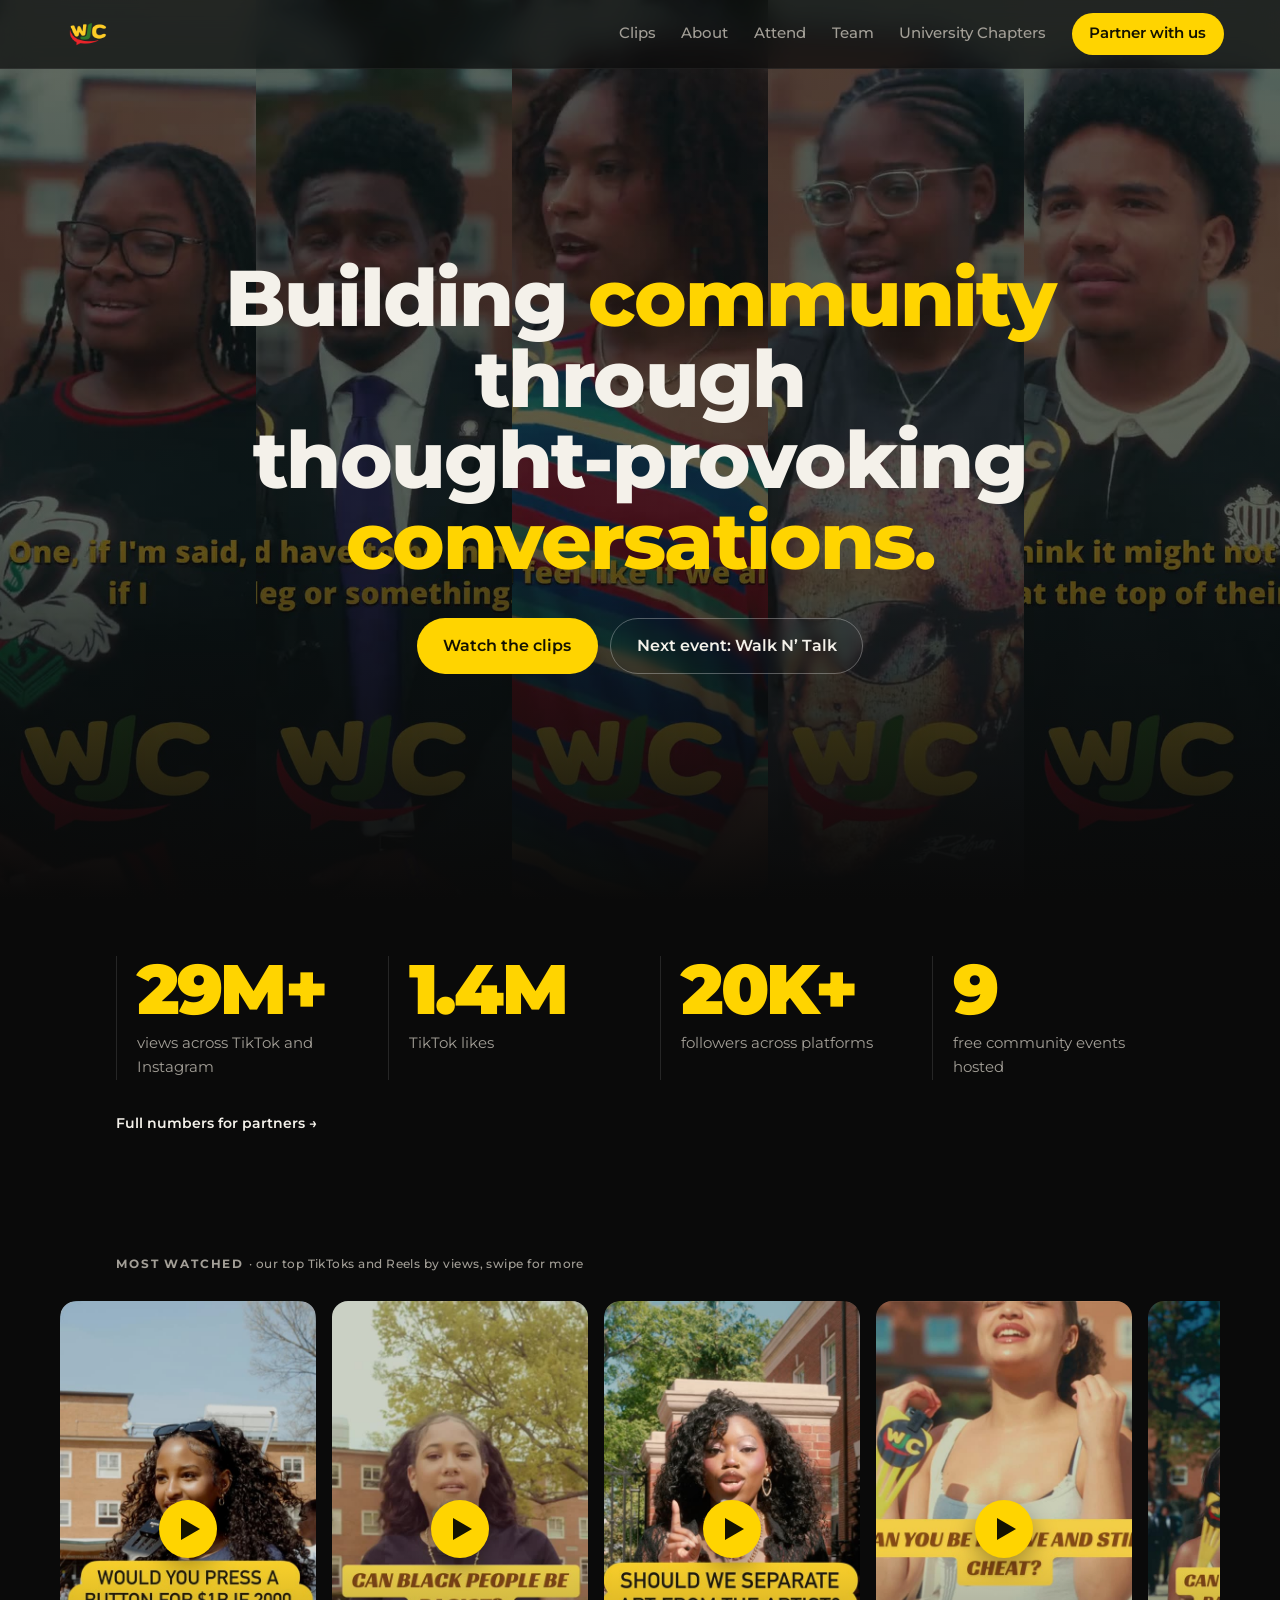
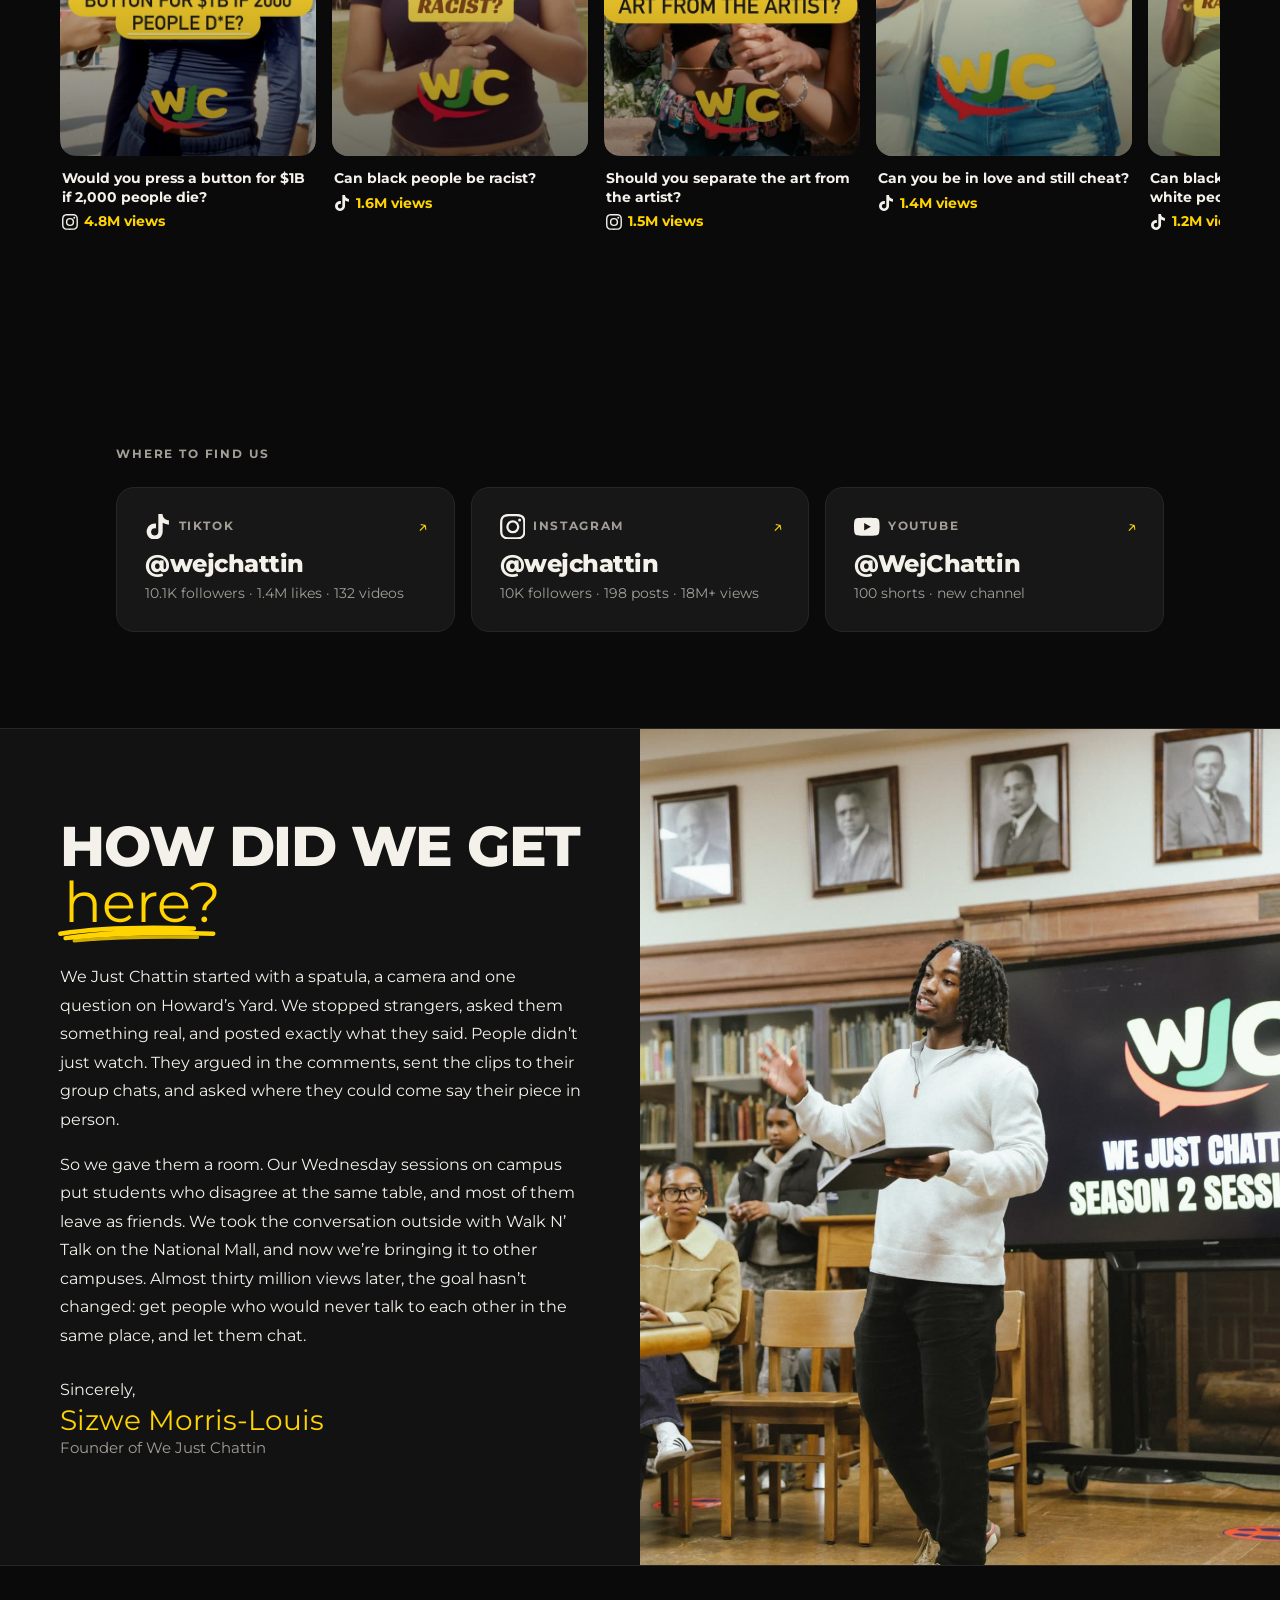
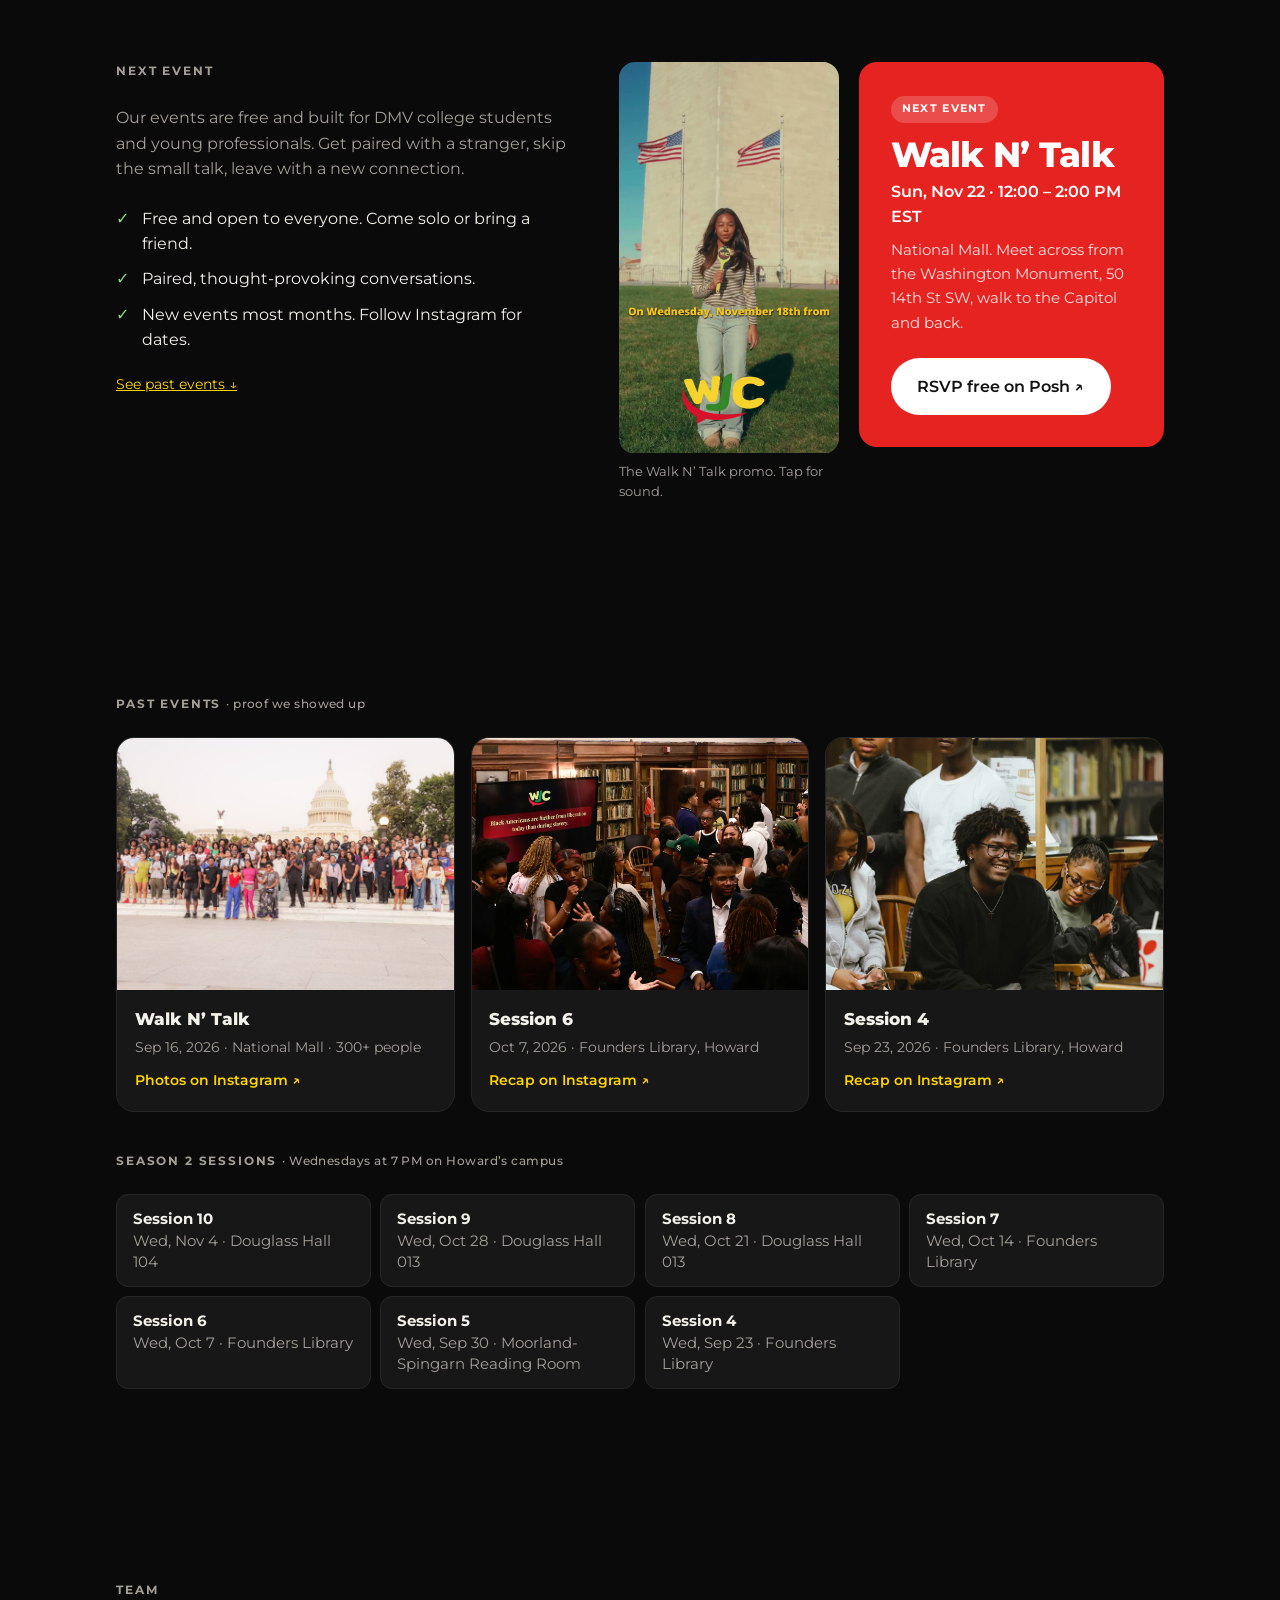
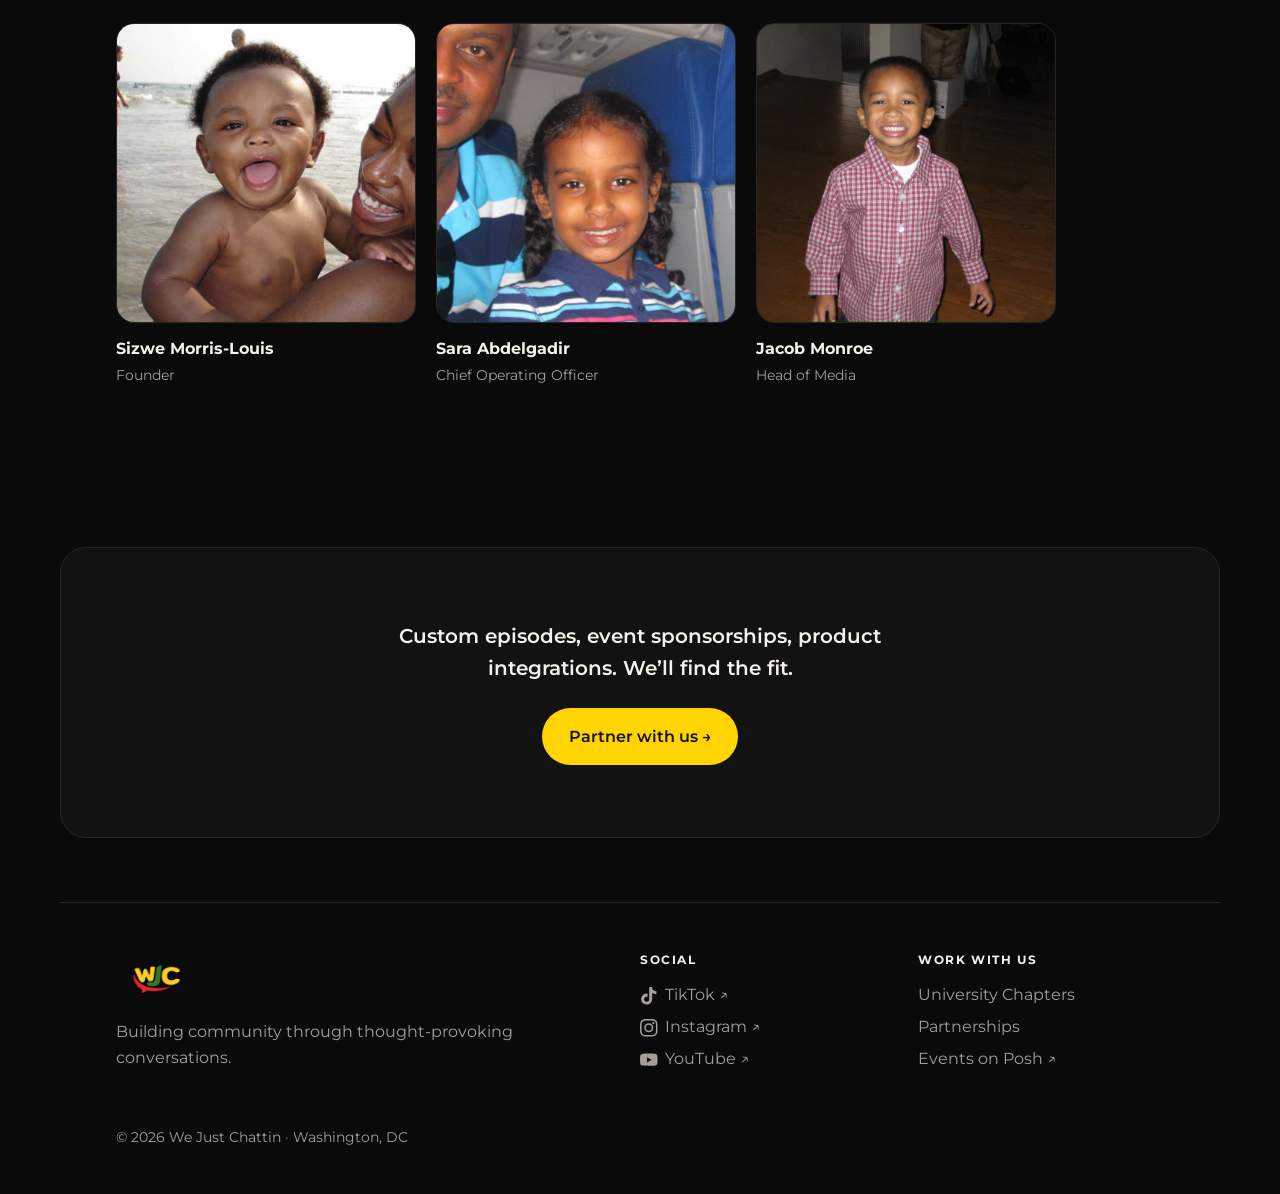
==== commit ec87f195: "Past events: one proof card per event (photo, name, date, place, link); remove galleries and viewer " ====
--- a/index.html
+++ b/index.html
@@ -11,7 +11,7 @@
   <link rel="icon" href="assets/logo.png">
   <link rel="preconnect" href="https://fonts.googleapis.com">
   <link href="https://fonts.googleapis.com/css2?family=Montserrat:wght@500;600;700;800;900&family=Permanent+Marker&display=swap" rel="stylesheet">
-  <link rel="stylesheet" href="styles.css?v=24">
+  <link rel="stylesheet" href="styles.css?v=25">
 </head>
 <body>
   <header class="nav">
@@ -162,13 +162,6 @@
       <button class="player-close" type="button" aria-label="Close">✕</button>
       <div class="player-frame"><iframe title="Video" allow="autoplay; encrypted-media; fullscreen; picture-in-picture" allowfullscreen></iframe></div>
       <a class="player-link" href="#" target="_blank" rel="noopener">Open on TikTok ↗</a>
-    </dialog>
-    <dialog id="viewer" class="viewer" aria-label="Photo viewer">
-      <button class="viewer-close" type="button" aria-label="Close">✕</button>
-      <button class="viewer-prev" type="button" aria-label="Previous photo">‹</button>
-      <img alt="">
-      <button class="viewer-next" type="button" aria-label="Next photo">›</button>
-      <p class="viewer-cap"></p>
     </dialog>
 
     <!-- CHANNELS -->
@@ -223,7 +216,7 @@
           <li>Paired, thought-provoking conversations.</li>
           <li>New events most months. Follow Instagram for dates.</li>
         </ul>
-        <p class="small"><a href="#past">See what the last one looked like &darr;</a></p>
+        <p class="small"><a href="#past">See past events &darr;</a></p>
       </div>
       <div class="attend-media">
         <figure class="walk-video">
@@ -240,82 +233,46 @@
       </div>
     </section>
 
-    <!-- PAST EVENTS: recaps with photo grids -->
+    <!-- PAST EVENTS: one photo per event, proof we showed up -->
     <section id="past" class="section past">
-      <p class="label">Past events <span>&middot; what you missed</span></p>
-
-      <article class="recap">
-        <div class="recap-head">
-          <img class="flyer" src="assets/events/wnt-sep16/flyer.jpg" alt="Walk N’ Talk flyer: aerial view of the National Mall, September 16th, 6 PM" loading="lazy" width="1091" height="1343">
-          <div class="recap-copy">
-            <span class="chip">Walk N&rsquo; Talk &middot; Sep 16</span>
-            <h2 class="display">300 strangers walked the Mall.</h2>
-            <p class="recap-meta">National Mall &middot; Washington Monument to the Capitol &middot; with State of the Party</p>
-            <p>A name tag, a stranger, a question from the megaphone, and a sunset walk to the Capitol steps.</p>
-            <a class="btn primary" href="#attend">Catch the next one</a>
+      <p class="label">Past events <span>&middot; proof we showed up</span></p>
+      <div class="recaps">
+        <article class="recap-card">
+          <img src="assets/events/walk-n-talk-sep16.jpg" alt="300 people on the Capitol steps at sunset after the Walk N’ Talk" loading="lazy" width="1600" height="1067">
+          <div>
+            <strong>Walk N&rsquo; Talk</strong>
+            <span>Sep 16, 2026 &middot; National Mall &middot; 300+ people</span>
+            <a href="https://www.instagram.com/wejchattin/" target="_blank" rel="noopener">Photos on Instagram &#8599;</a>
           </div>
-        </div>
-        <div class="shots" aria-label="Walk N’ Talk photos">
-          <button class="shot" type="button"><img src="assets/events/wnt-sep16/01-group-capitol.jpg" alt="The whole Walk N’ Talk crowd on the Capitol steps at sunset" loading="lazy"></button>
-          <button class="shot" type="button"><img src="assets/events/wnt-sep16/02-walking-to-capitol.jpg" alt="Walkers arriving at the Capitol as the sun goes down" loading="lazy"></button>
-          <button class="shot" type="button"><img src="assets/events/wnt-sep16/04-sunset-path.jpg" alt="Pairs walking into the sunset along the Mall" loading="lazy"></button>
-          <button class="shot" type="button"><img src="assets/events/wnt-sep16/08-group-lawn.jpg" alt="A group of walkers on the path by the lawn" loading="lazy"></button>
-          <button class="shot" type="button"><img src="assets/events/wnt-sep16/05-crowd-monument.jpg" alt="The crowd gathering near the Washington Monument before the walk" loading="lazy"></button>
-          <button class="shot" type="button"><img src="assets/events/wnt-sep16/09-sizwe-mall.jpg" alt="Sizwe leading the group down the Mall, megaphone in hand" loading="lazy"></button>
-        </div>
-      </article>
-
-      <article class="recap">
-        <div class="recap-head">
-          <img class="flyer photo" src="assets/events/session-6/01-room-liberation.jpg" alt="Session 6: the room on its feet in Founders Library" loading="lazy" width="1280" height="1600">
-          <div class="recap-copy">
-            <span class="chip">Session 6 &middot; Oct 7</span>
-            <h2 class="display">&ldquo;Black women are more homophobic than Black men.&rdquo;</h2>
-            <p class="recap-meta">Founders Library, Moorland-Spingarn Reading Room &middot; Wed, Oct 7 &middot; 7 PM</p>
-            <p>A prompt goes up, the room splits, and strangers argue it out until time is up.</p>
-            <div class="actions">
-              <a class="btn primary" href="https://www.instagram.com/p/DeSd5aACVND/" target="_blank" rel="noopener">Watch the recap &#8599;</a>
-              <a class="btn ghost" href="https://www.instagram.com/wejchattinhoward/" target="_blank" rel="noopener">@wejchattinhoward</a>
-            </div>
+        </article>
+        <article class="recap-card">
+          <img src="assets/events/session-6-oct7.jpg" alt="A packed Founders Library reading room on its feet during Session 6" loading="lazy" width="1280" height="1600">
+          <div>
+            <strong>Session 6</strong>
+            <span>Oct 7, 2026 &middot; Founders Library, Howard</span>
+            <a href="https://www.instagram.com/p/DeSd5aACVND/" target="_blank" rel="noopener">Recap on Instagram &#8599;</a>
           </div>
-        </div>
-        <div class="shots" aria-label="Session 6 photos">
-          <button class="shot" type="button"><img src="assets/events/session-6/06-tuskegee-debate.jpg" alt="A student making their case to a packed corner of the library" loading="lazy"></button>
-          <button class="shot" type="button"><img src="assets/events/session-6/04-screen-body-positivity.jpg" alt="The room gathering under the prompt “Body positivity makes an excuse for obesity”" loading="lazy"></button>
-          <button class="shot" type="button"><img src="assets/events/session-6/02-circle-laughing.jpg" alt="A circle of students laughing mid-argument" loading="lazy"></button>
-        </div>
-      </article>
-
-      <article class="recap">
-        <div class="recap-head">
-          <img class="flyer photo" src="assets/events/session-4/lead-sizwe.jpg" alt="Sizwe opening Session 4 in Founders Library" loading="lazy" width="1067" height="1600">
-          <div class="recap-copy">
-            <span class="chip">Session 4 &middot; Sep 23</span>
-            <h2 class="display">&ldquo;Howard is a Christian school.&rdquo;</h2>
-            <p class="recap-meta">Founders Library, Moorland-Spingarn Reading Room &middot; Wed, Sep 23 &middot; 7 PM</p>
-            <p>That one, and &ldquo;Black parents shouldn&rsquo;t put their kids in white schools,&rdquo; which we took to the Yard the week after.</p>
-            <a class="btn primary" href="https://www.instagram.com/p/Dd2MfcsCVTS/" target="_blank" rel="noopener">Watch the recap &#8599;</a>
+        </article>
+        <article class="recap-card">
+          <img src="assets/events/session-4-sep23.jpg" alt="The full reading room at Session 4 under the prompt on the screen" loading="lazy" width="1067" height="1600">
+          <div>
+            <strong>Session 4</strong>
+            <span>Sep 23, 2026 &middot; Founders Library, Howard</span>
+            <a href="https://www.instagram.com/p/Dd2MfcsCVTS/" target="_blank" rel="noopener">Recap on Instagram &#8599;</a>
           </div>
-        </div>
-        <div class="shots" aria-label="Session 4 photos">
-          <button class="shot" type="button"><img src="assets/events/session-4/09-christian-school.jpg" alt="The whole reading room under the prompt “Howard is a Christian school”" loading="lazy"></button>
-          <button class="shot" type="button"><img src="assets/events/session-4/03-white-schools-room.jpg" alt="Two students standing to answer the white-schools prompt while the row in front listens" loading="lazy"></button>
-          <button class="shot" type="button"><img src="assets/events/session-4/10-front-row.jpg" alt="Laughing in the front row during a rebuttal" loading="lazy"></button>
-        </div>
-      </article>
-
-      <div class="recap">
-        <p class="label">Season 2 so far <span>&middot; Wednesdays at 7 PM on Howard&rsquo;s campus, free on Posh</span></p>
-        <ul class="sched">
-          <li><strong>Session 10</strong><span>Wed, Nov 4 &middot; Douglass Hall 104</span></li>
-          <li><strong>Session 9</strong><span>Wed, Oct 28 &middot; Douglass Hall 013</span></li>
-          <li><strong>Session 8</strong><span>Wed, Oct 21 &middot; Douglass Hall 013</span></li>
-          <li><strong>Session 7</strong><span>Wed, Oct 14 &middot; Founders Library, Moorland-Spingarn Center</span></li>
-          <li><strong>Session 6</strong><span>Wed, Oct 7 &middot; Founders Library, Moorland-Spingarn Reading Room</span></li>
-          <li><strong>Session 5</strong><span>Wed, Sep 30 &middot; Moorland-Spingarn Reading Room</span></li>
-          <li><strong>Session 4</strong><span>Wed, Sep 23 &middot; Founders Library</span></li>
-        </ul>
-      </div>
+        </article>
+      </div>
+
+      <p class="label sched-label">Season 2 sessions <span>&middot; Wednesdays at 7 PM on Howard&rsquo;s campus</span></p>
+      <ul class="sched">
+        <li><strong>Session 10</strong><span>Wed, Nov 4 &middot; Douglass Hall 104</span></li>
+        <li><strong>Session 9</strong><span>Wed, Oct 28 &middot; Douglass Hall 013</span></li>
+        <li><strong>Session 8</strong><span>Wed, Oct 21 &middot; Douglass Hall 013</span></li>
+        <li><strong>Session 7</strong><span>Wed, Oct 14 &middot; Founders Library</span></li>
+        <li><strong>Session 6</strong><span>Wed, Oct 7 &middot; Founders Library</span></li>
+        <li><strong>Session 5</strong><span>Wed, Sep 30 &middot; Moorland-Spingarn Reading Room</span></li>
+        <li><strong>Session 4</strong><span>Wed, Sep 23 &middot; Founders Library</span></li>
+      </ul>
     </section>
 
     <!-- TEAM -->
@@ -357,6 +314,6 @@
     <p class="copy">&copy; <span id="year"></span> We Just Chattin &middot; Washington, DC</p>
   </footer>
 
-  <script src="site.js?v=13"></script>
+  <script src="site.js?v=14"></script>
 </body>
 </html>
--- a/styles.css
+++ b/styles.css
@@ -282,38 +282,18 @@
   .about-inner { max-width: none; }
 }
 
-/* ---------- Past events (recaps) ---------- */
-.past .recap + .recap { margin-top: clamp(3rem, 7vw, 5rem); padding-top: clamp(3rem, 7vw, 5rem); border-top: 1px solid var(--border); }
-.recap-head { display: grid; grid-template-columns: minmax(0, 280px) 1fr; gap: clamp(1.5rem, 4vw, 3rem); align-items: center; margin-bottom: 1.5rem; }
-.recap-head .flyer { width: 100%; height: auto; border-radius: var(--radius); border: 1px solid var(--border); }
-.recap-head .flyer.photo { aspect-ratio: 4 / 5; object-fit: cover; object-position: 50% 20%; }
-.recap-copy .chip { margin-bottom: 1rem; }
-.recap-copy h2 { margin-bottom: 0.6rem; }
-.recap-meta { color: var(--accent); font-weight: 600; font-size: 0.9rem; margin-bottom: 1rem; }
-.recap-copy p { color: var(--muted); max-width: 36rem; }
-.recap-copy .btn { margin-top: 0.5rem; }
-.shots { columns: 3; column-gap: 0.6rem; }
-.shot { display: block; width: 100%; margin: 0 0 0.6rem; padding: 0; border: 0; border-radius: 14px; overflow: hidden; background: var(--surface); cursor: zoom-in; break-inside: avoid; }
-.shot img { width: 100%; height: auto; transition: transform 0.35s ease; }
-.shot:hover img { transform: scale(1.03); }
-.viewer { border: 0; padding: 0; margin: 0; background: transparent; max-width: none; max-height: none; width: 100vw; height: 100vh; display: none; place-items: center; }
-.viewer[open] { display: grid; }
-.viewer::backdrop { background: rgba(0,0,0,0.9); }
-.viewer img { max-width: min(92vw, 1400px); max-height: 84vh; width: auto; height: auto; border-radius: 14px; object-fit: contain; }
-.viewer-cap { position: fixed; left: 0; right: 0; bottom: 1.1rem; margin: 0; padding: 0 var(--gutter); text-align: center; color: var(--muted); font-size: 0.9rem; }
-.viewer-close, .viewer-prev, .viewer-next { position: fixed; z-index: 1; border: 0; color: #fff; background: rgba(255,255,255,0.12); width: 44px; height: 44px; border-radius: 50%; font-size: 1.5rem; line-height: 1; display: grid; place-items: center; cursor: pointer; }
-.viewer-close { top: 1rem; right: 1rem; font-size: 1.1rem; }
-.viewer-prev { left: 0.8rem; top: 50%; transform: translateY(-50%); }
-.viewer-next { right: 0.8rem; top: 50%; transform: translateY(-50%); }
-.viewer-close:hover, .viewer-prev:hover, .viewer-next:hover { background: rgba(255,255,255,0.25); }
-@media (max-width: 760px) {
-  .recap-head { grid-template-columns: 1fr; }
-  .recap-head .flyer { max-width: 260px; }
-  .shots { columns: 2; column-gap: 0.5rem; }
-  .shot { margin-bottom: 0.5rem; border-radius: 10px; }
-  .viewer-prev, .viewer-next { top: auto; bottom: 3rem; transform: none; }
-}
+/* ---------- Past events (proof cards) ---------- */
+.recaps { display: grid; grid-template-columns: repeat(3, 1fr); gap: 1rem; }
+.recap-card { margin: 0; background: var(--surface); border: 1px solid var(--border); border-radius: var(--radius); overflow: hidden; }
+.recap-card img { width: 100%; height: auto; aspect-ratio: 4 / 3; object-fit: cover; object-position: 50% 40%; }
+.recap-card div { padding: 1rem 1.1rem 1.15rem; }
+.recap-card strong { display: block; font-weight: 800; font-size: 1.05rem; }
+.recap-card span { display: block; color: var(--muted); font-size: 0.9rem; margin: 0.15rem 0 0.5rem; }
+.recap-card a { color: var(--accent); font-size: 0.88rem; font-weight: 600; text-decoration: none; }
+.recap-card a:hover { text-decoration: underline; }
+.sched-label { margin-top: 2.5rem; }
 .sched { list-style: none; padding: 0; margin: 0; display: grid; grid-template-columns: repeat(auto-fill, minmax(230px, 1fr)); gap: 0.6rem; }
 .sched li { background: var(--surface); border: 1px solid var(--border); border-radius: 12px; padding: 0.85rem 1rem; font-size: 0.92rem; line-height: 1.4; }
 .sched strong { display: block; margin-bottom: 0.1rem; }
 .sched span { color: var(--muted); }
+@media (max-width: 760px) { .recaps { grid-template-columns: 1fr; } }
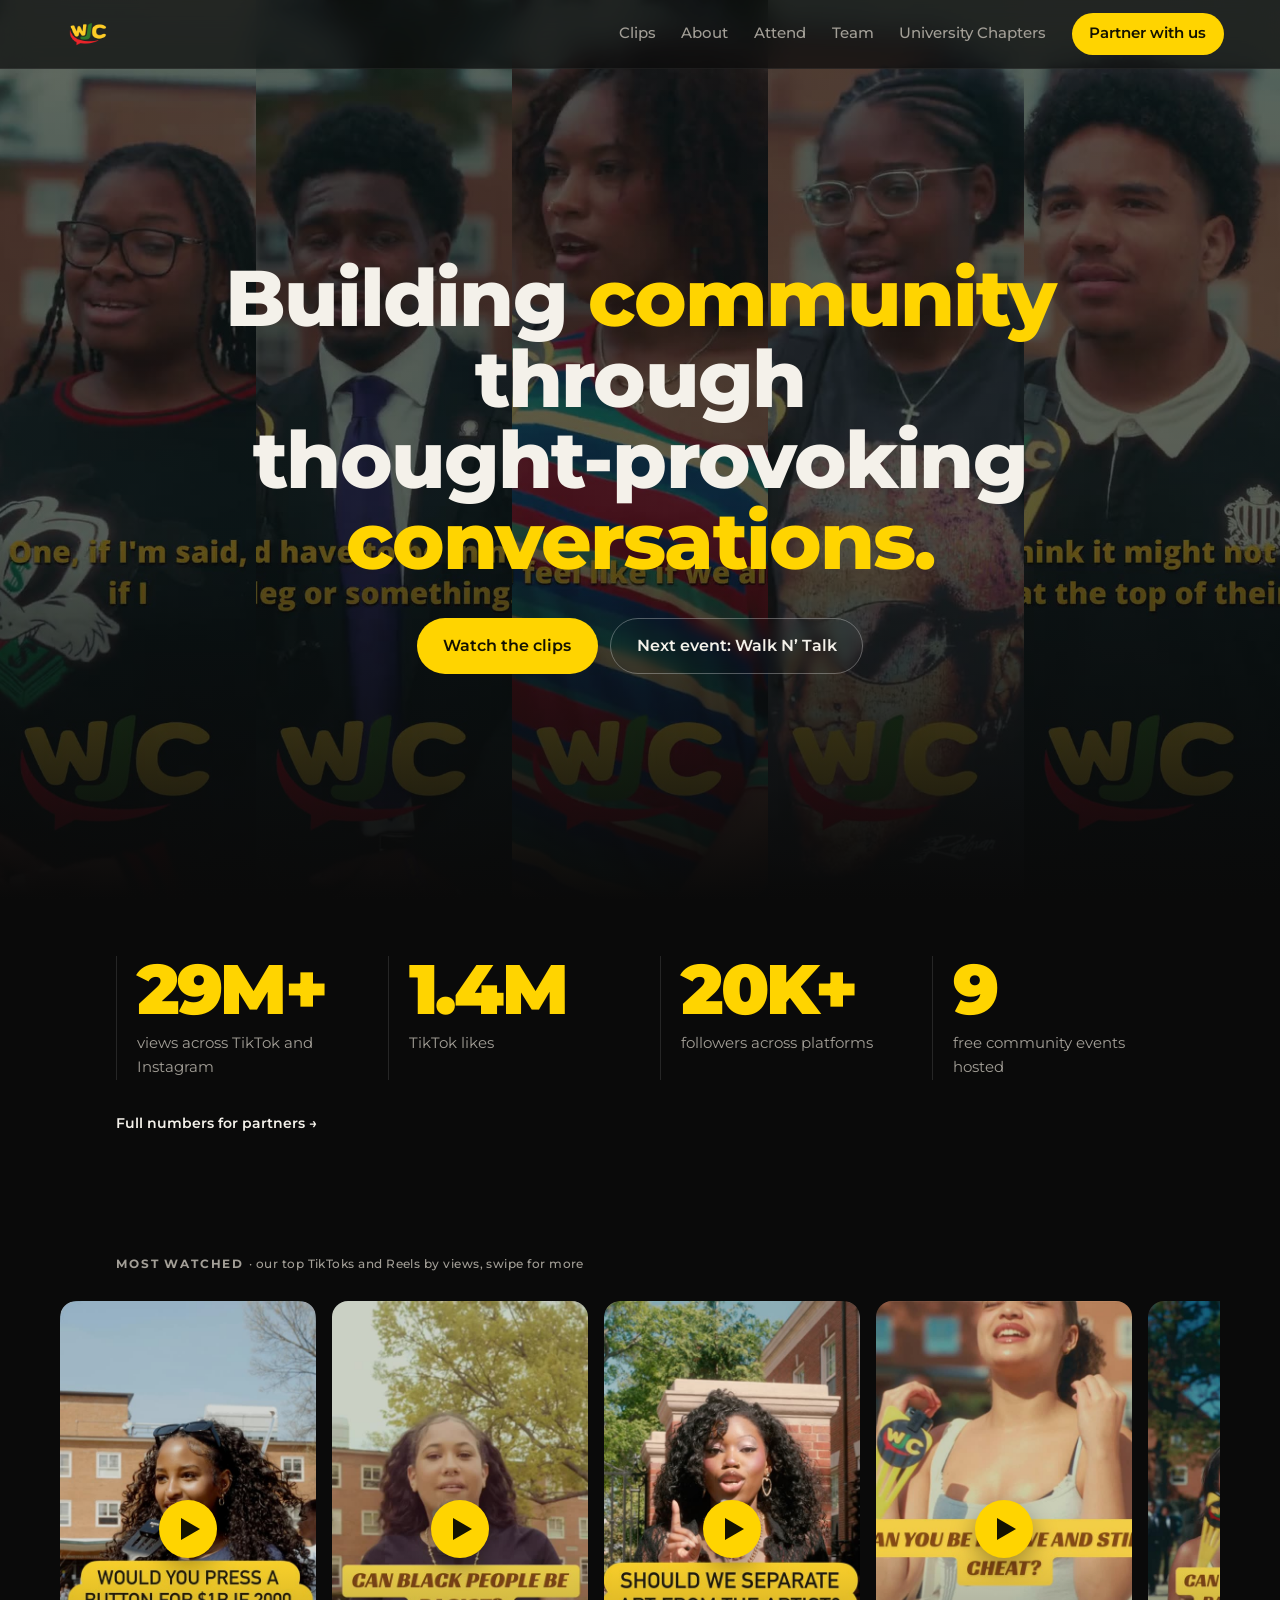
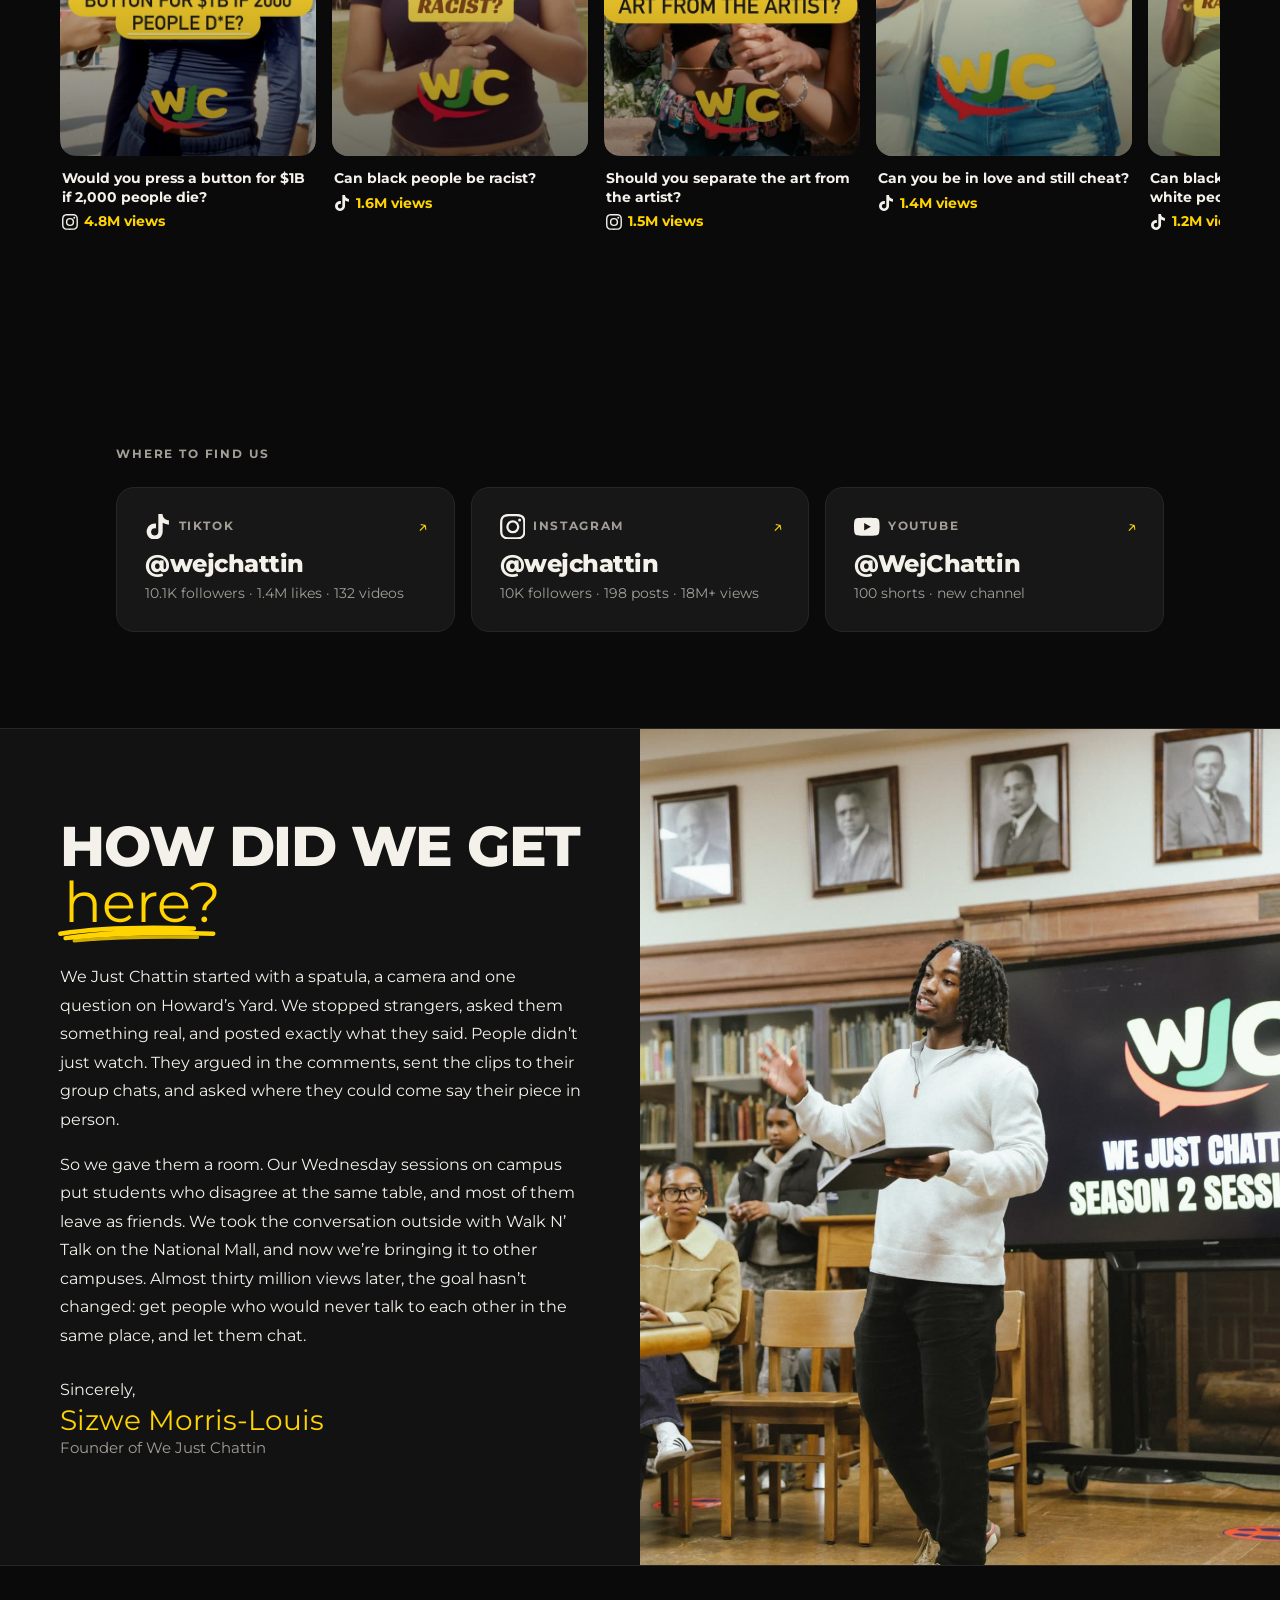
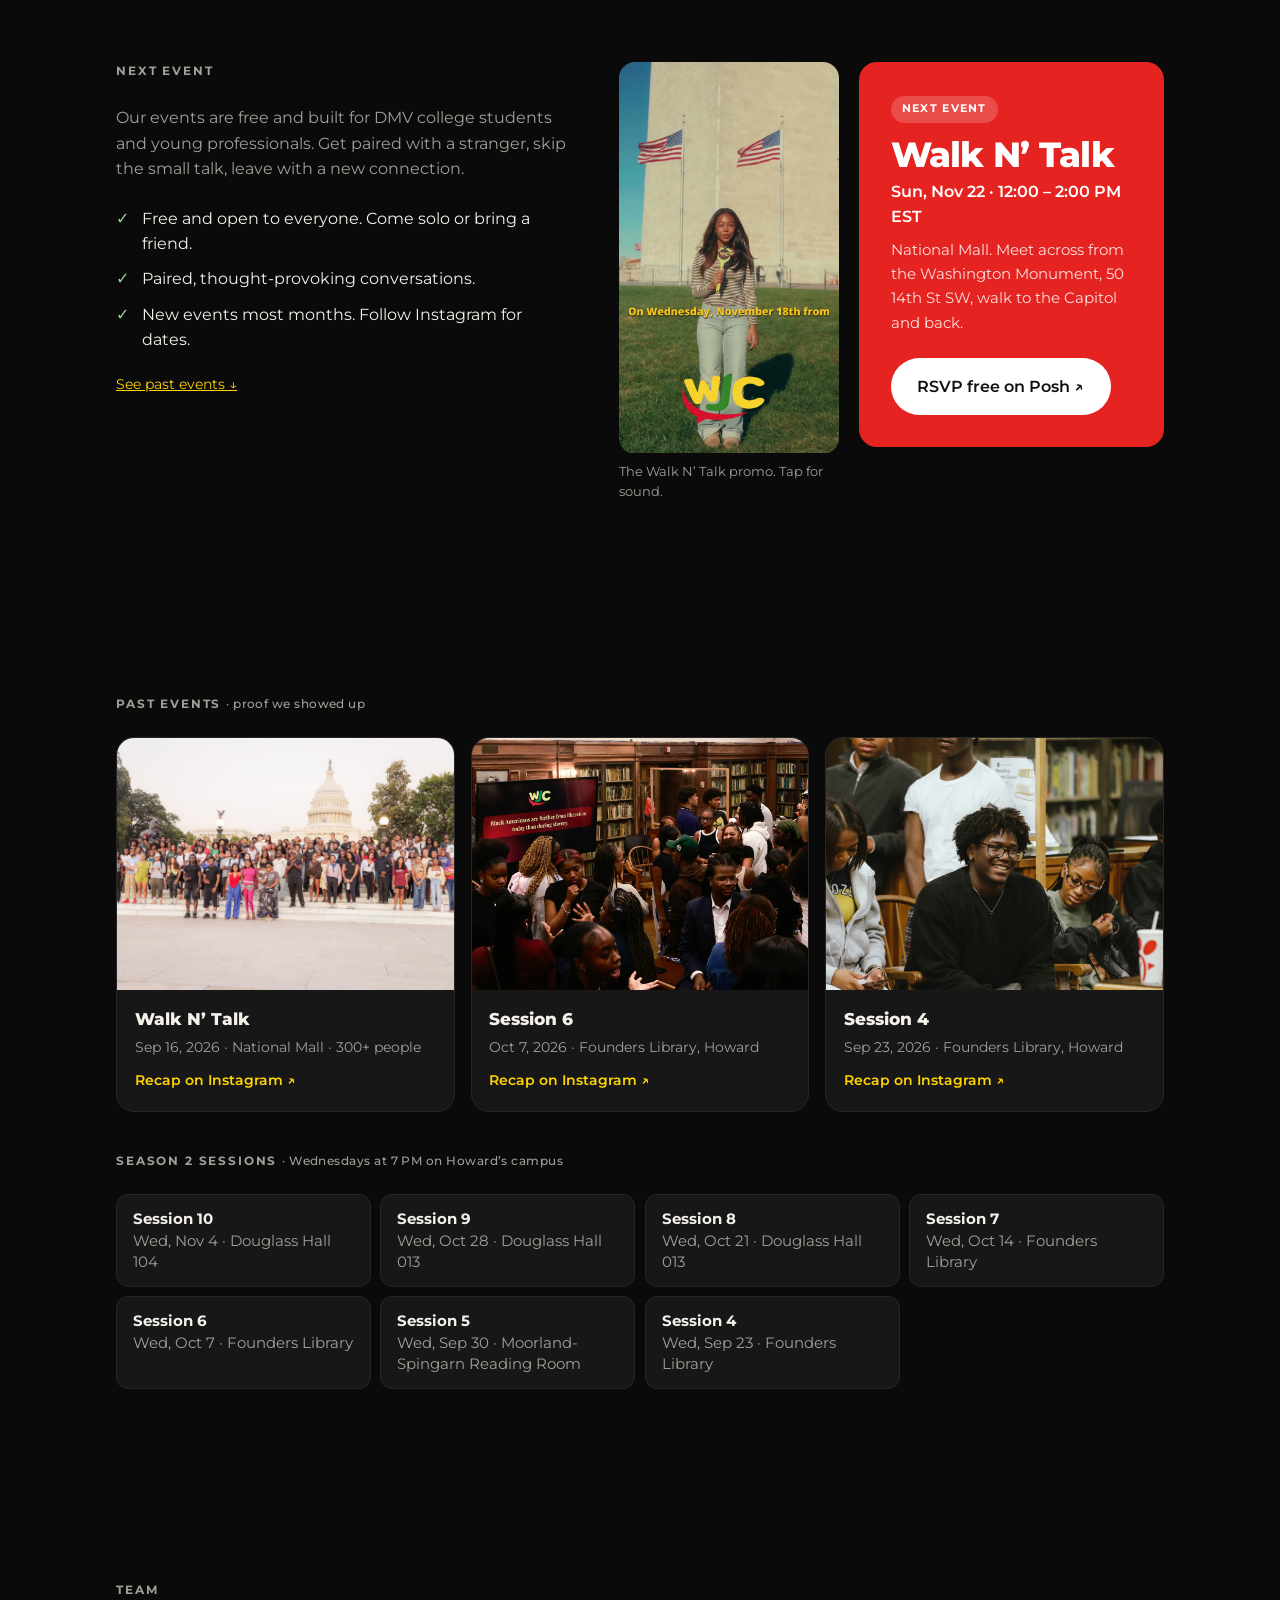
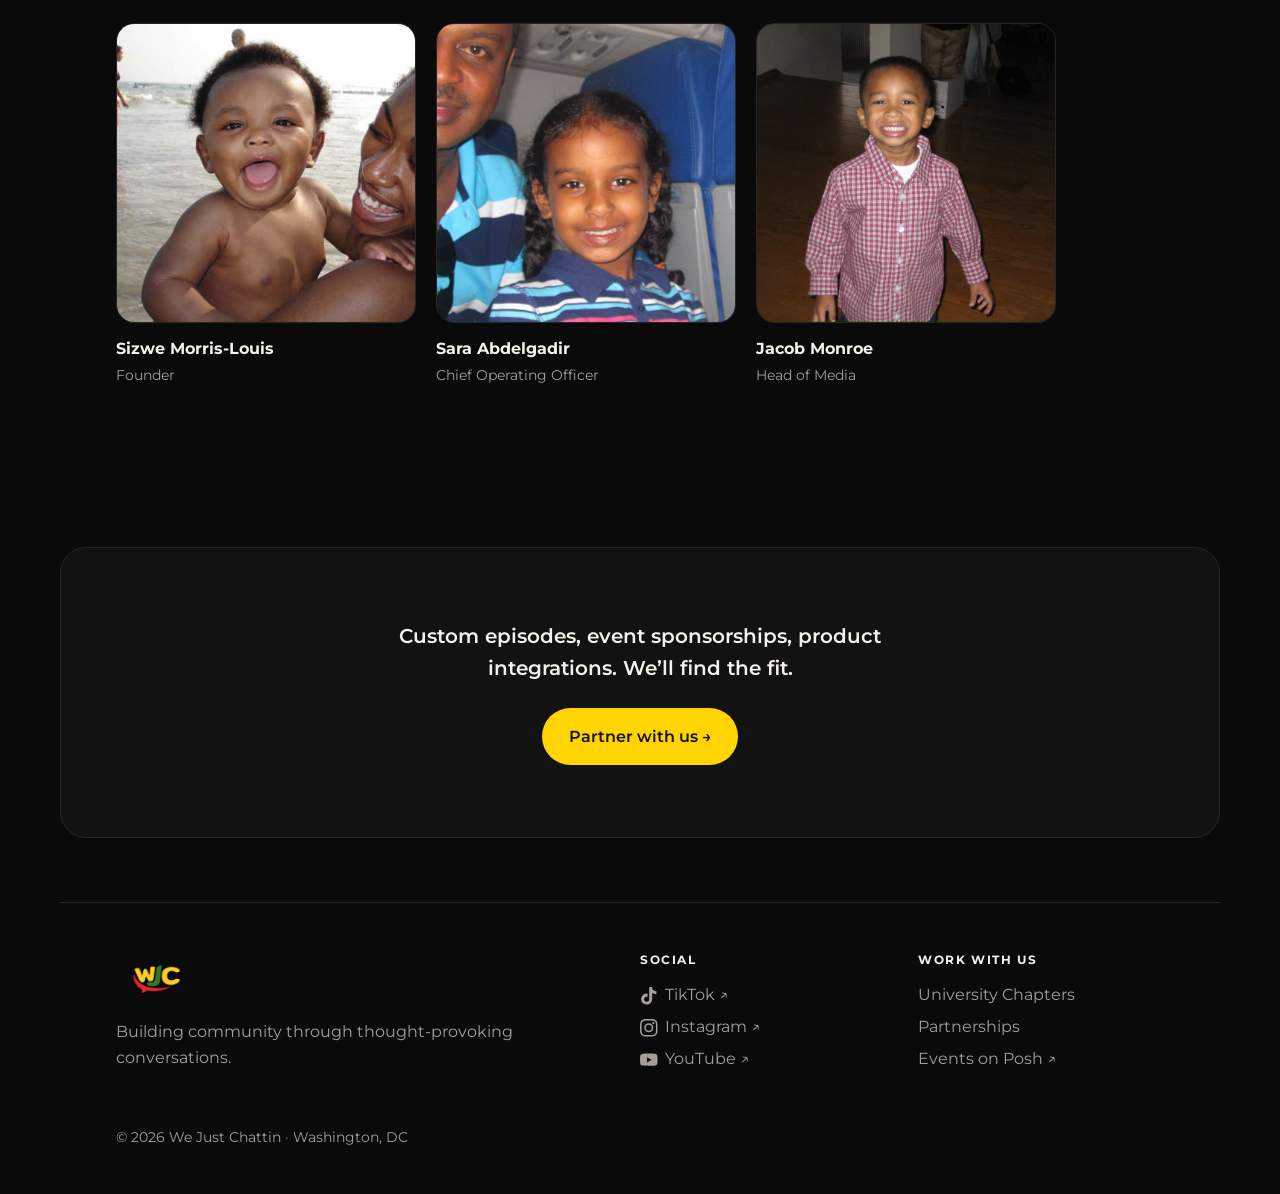
==== commit cf780318: "Walk N' Talk card links to the recap reel Co-Authored-By: Claude Fable 5.1 <noreply@anthropic.com>" ====
--- a/index.html
+++ b/index.html
@@ -242,7 +242,7 @@
           <div>
             <strong>Walk N&rsquo; Talk</strong>
             <span>Sep 16, 2026 &middot; National Mall &middot; 300+ people</span>
-            <a href="https://www.instagram.com/wejchattin/" target="_blank" rel="noopener">Photos on Instagram &#8599;</a>
+            <a href="https://www.instagram.com/reel/DdhtQbxNPCv/" target="_blank" rel="noopener">Recap on Instagram &#8599;</a>
           </div>
         </article>
         <article class="recap-card">
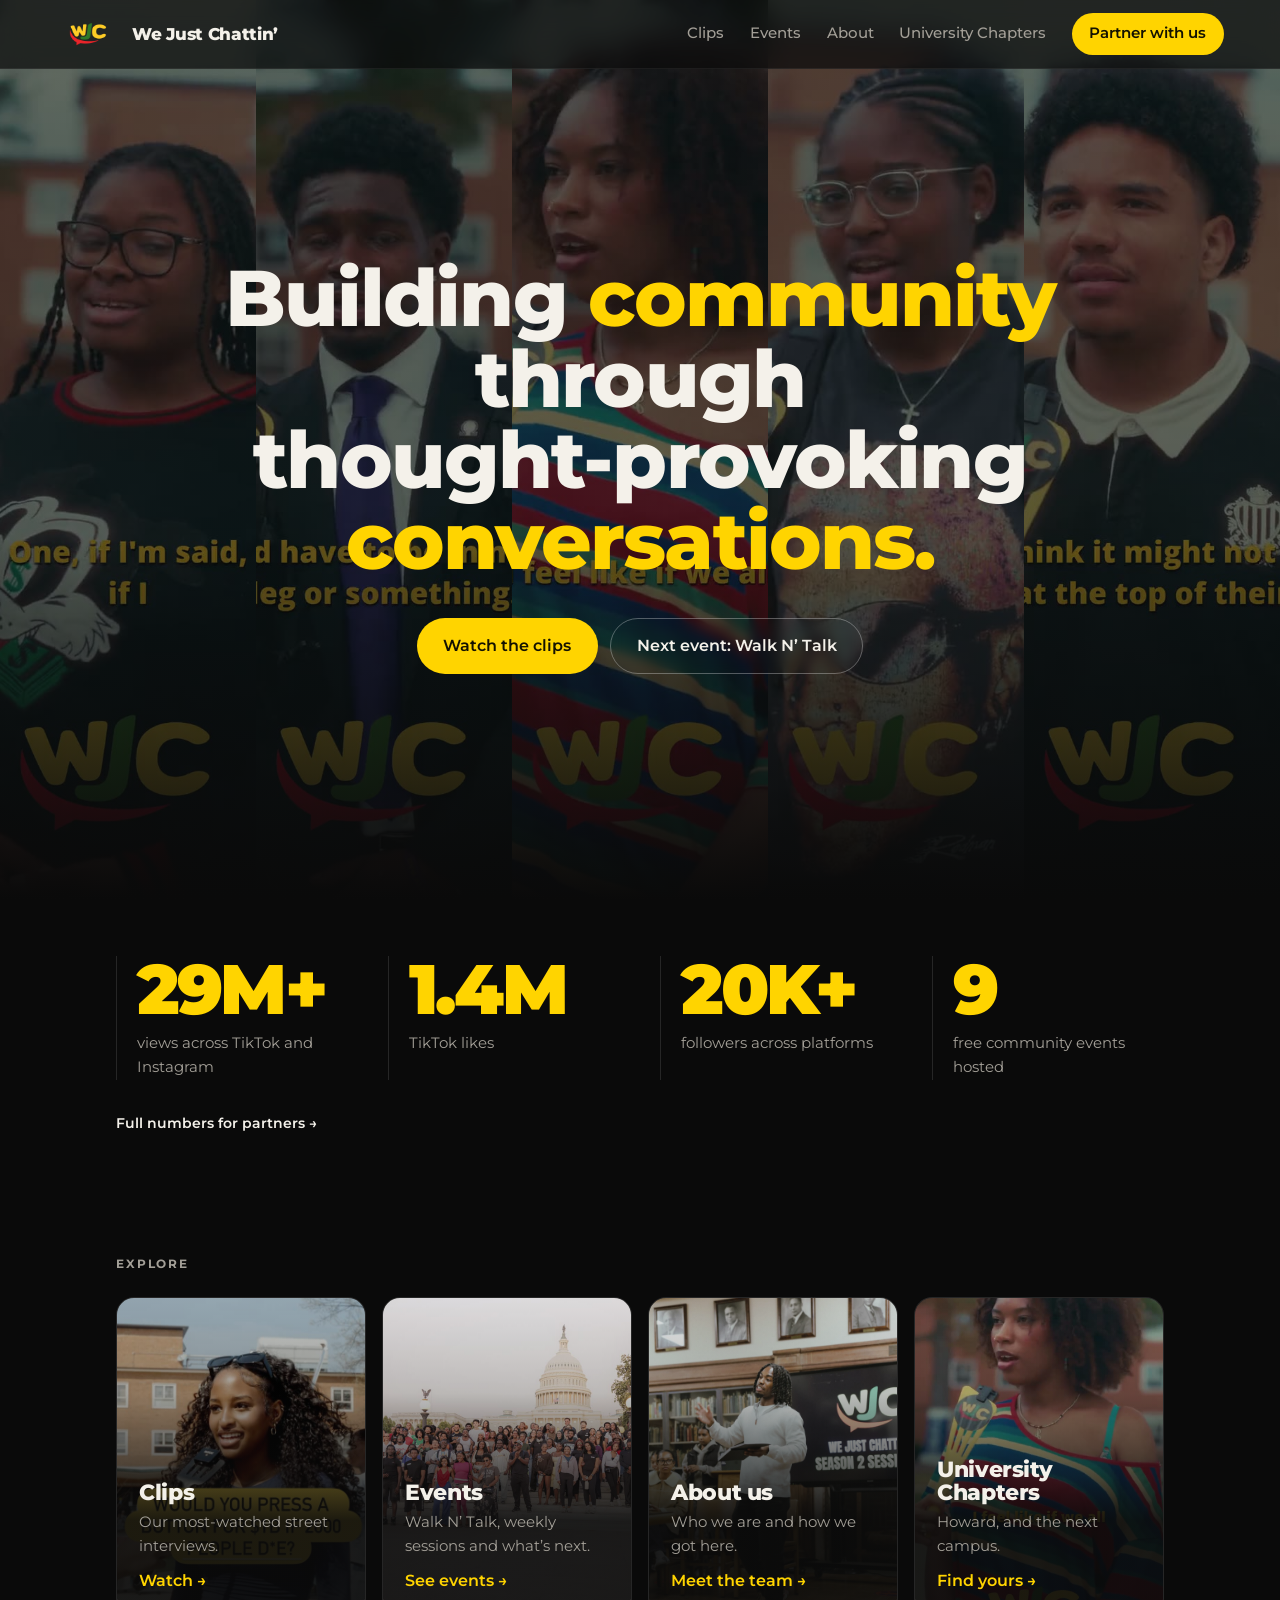
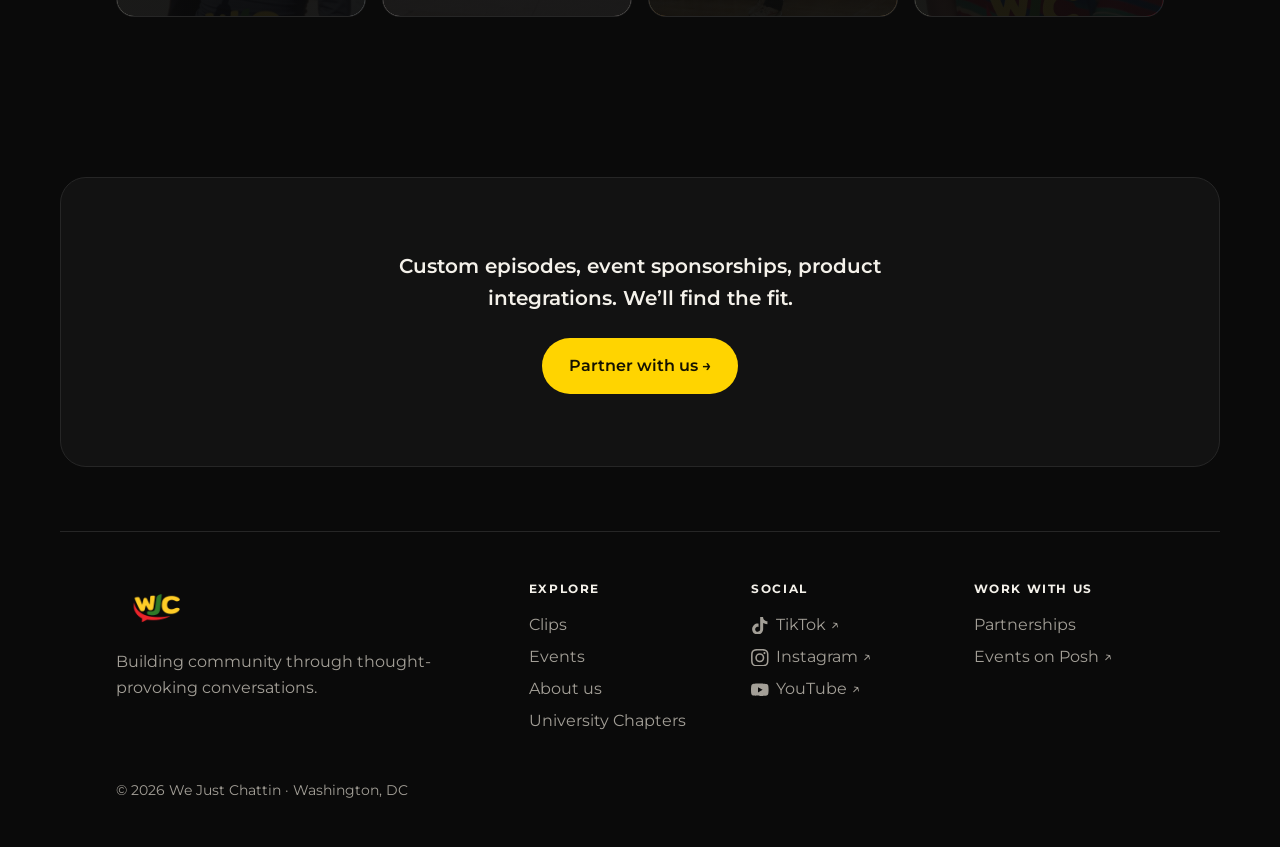
==== commit f4fb8783: "Split the site into pages: clean homepage with entry cards; Clips, Events and About pages; wordmark " ====
--- a/index.html
+++ b/index.html
@@ -6,22 +6,21 @@
   <title>We Just Chattin</title>
   <meta name="description" content="We Just Chattin builds community through thought-provoking conversations. Street interviews, live rooms and walk clubs in the DMV.">
   <meta property="og:title" content="We Just Chattin">
-  <meta property="og:description" content="Building community through thought-provoking conversations.">
+  <meta property="og:description" content="We Just Chattin builds community through thought-provoking conversations. Street interviews, live rooms and walk clubs in the DMV.">
   <meta property="og:image" content="assets/logo.png">
   <link rel="icon" href="assets/logo.png">
   <link rel="preconnect" href="https://fonts.googleapis.com">
   <link href="https://fonts.googleapis.com/css2?family=Montserrat:wght@500;600;700;800;900&family=Permanent+Marker&display=swap" rel="stylesheet">
-  <link rel="stylesheet" href="styles.css?v=25">
+  <link rel="stylesheet" href="styles.css?v=26">
 </head>
 <body>
   <header class="nav">
-    <a class="brand" href="index.html"><img src="assets/logo.png" alt="We Just Chattin"></a>
+    <a class="brand" href="index.html"><img src="assets/logo.png" alt=""><span>We Just Chattin&rsquo;</span></a>
     <button class="menu-btn" aria-label="Open menu" aria-expanded="false">☰</button>
     <nav>
-      <a href="#clips">Clips</a>
-      <a href="#about">About</a>
-      <a href="#attend">Attend</a>
-      <a href="#team">Team</a>
+      <a href="clips.html">Clips</a>
+      <a href="events.html">Events</a>
+      <a href="about.html">About</a>
       <a href="chapters/">University Chapters</a>
       <a href="partnerships.html" class="nav-cta">Partner with us</a>
     </nav>
@@ -40,8 +39,8 @@
       <div class="hero-inner">
         <h1>Building <em>community</em> through thought&#8209;provoking <em>conversations.</em></h1>
         <div class="actions center">
-          <a class="btn primary" href="#clips">Watch the clips</a>
-          <a class="btn ghost" href="#attend">Next event: Walk N&rsquo; Talk</a>
+          <a class="btn primary" href="clips.html">Watch the clips</a>
+          <a class="btn ghost" href="events.html">Next event: Walk N&rsquo; Talk</a>
         </div>
       </div>
     </section>
@@ -55,233 +54,14 @@
       <a class="stats-link" href="partnerships.html">Full numbers for partners →</a>
     </section>
 
-    <!-- CLIPS REEL -->
-    <section id="clips" class="section">
-      <p class="label">Most watched <span>· our top TikToks and Reels by views, swipe for more</span></p>
-      <div class="reel" id="reel">
-
-        <figure class="tok instagram">
-          <button class="tok-poster" type="button" data-embed="https://www.instagram.com/reel/DWrjRB9ifT7/embed/" data-platform="instagram" data-link="https://www.instagram.com/reel/DWrjRB9ifT7/" aria-label="Play: Would you press a button for $1B if 2,000 people die?">
-            <img src="assets/top/ig-DWrjRB9ifT7.jpg" alt="" loading="lazy" width="540" height="960">
-            <span class="play" aria-hidden="true"></span>
-          </button>
-          <figcaption><strong>Would you press a button for $1B if 2,000 people die?</strong><span class="plat"><svg class="icon" viewBox="0 0 24 24" aria-hidden="true"><path fill="currentColor" d="M7.03.08C5.76.14 4.9.34 4.14.64c-.78.3-1.44.71-2.1 1.37C1.38 2.67.98 3.33.68 4.11.38 4.87.18 5.73.13 7c-.06 1.27-.07 1.68-.07 4.92 0 3.24.02 3.65.08 4.92.06 1.27.26 2.14.56 2.9.3.78.71 1.44 1.37 2.1.66.66 1.32 1.06 2.1 1.36.76.3 1.63.5 2.9.55 1.27.06 1.68.07 4.92.07s3.65-.02 4.92-.08c1.27-.06 2.14-.26 2.9-.56.78-.3 1.44-.71 2.1-1.37.66-.66 1.06-1.32 1.36-2.1.3-.76.5-1.63.55-2.9.06-1.27.07-1.68.07-4.92s-.02-3.65-.08-4.92c-.06-1.27-.26-2.14-.56-2.9-.3-.78-.71-1.44-1.37-2.1-.66-.66-1.32-1.06-2.1-1.36-.76-.3-1.63-.5-2.9-.55C15.65.01 15.24 0 12 0 8.76 0 8.35.02 7.03.08zm.15 21.65c-1.16-.05-1.8-.25-2.22-.41-.56-.22-.96-.48-1.38-.9-.42-.42-.68-.82-.9-1.38-.16-.42-.36-1.05-.41-2.22-.06-1.26-.07-1.63-.08-4.82 0-3.19 0-3.56.06-4.82.05-1.16.25-1.8.41-2.22.22-.56.48-.96.9-1.38.42-.42.82-.68 1.38-.9.42-.16 1.05-.36 2.22-.41 1.26-.06 1.63-.07 4.82-.08 3.19 0 3.56 0 4.82.06 1.16.05 1.8.25 2.22.41.56.22.96.48 1.38.9.42.42.68.82.9 1.38.16.42.36 1.05.41 2.22.06 1.26.07 1.63.08 4.82 0 3.19 0 3.56-.06 4.82-.05 1.16-.25 1.8-.41 2.22-.22.56-.48.96-.9 1.38-.42.42-.82.68-1.38.9-.42.16-1.05.36-2.22.41-1.26.06-1.63.07-4.82.08-3.19 0-3.56 0-4.82-.06zM16.95 5.6a1.44 1.44 0 1 0 2.88 0 1.44 1.44 0 0 0-2.88 0zM5.84 12.01a6.16 6.16 0 1 0 12.32-.02 6.16 6.16 0 0 0-12.32.02zM8 12a4 4 0 1 1 8 0 4 4 0 0 1-8 0z"/></svg>4.8M views</span></figcaption>
-        </figure>
-
-        <figure class="tok tiktok">
-          <button class="tok-poster" type="button" data-embed="https://www.tiktok.com/player/v1/7642048054261992735?autoplay=1&music_info=0&description=0&rel=0" data-platform="tiktok" data-link="https://www.tiktok.com/@wejchattin/video/7642048054261992735" aria-label="Play: Can black people be racist?">
-            <img src="assets/top/tt-7642048054261992735.jpg" alt="" loading="lazy" width="540" height="960">
-            <span class="play" aria-hidden="true"></span>
-          </button>
-          <figcaption><strong>Can black people be racist?</strong><span class="plat"><svg class="icon" viewBox="0 0 24 24" aria-hidden="true"><path fill="currentColor" d="M12.53.02C13.84 0 15.14.01 16.44 0c.08 1.53.63 3.09 1.75 4.17 1.12 1.11 2.7 1.62 4.24 1.79v4.03c-1.44-.05-2.89-.35-4.2-.97-.57-.26-1.1-.59-1.62-.93-.01 2.92.01 5.84-.02 8.75-.08 1.4-.54 2.79-1.35 3.94-1.31 1.92-3.58 3.17-5.91 3.21-1.43.08-2.86-.31-4.08-1.03-2.02-1.19-3.44-3.37-3.65-5.71-.02-.5-.03-1-.01-1.49.18-1.9 1.12-3.72 2.58-4.96 1.66-1.44 3.98-2.13 6.15-1.72.02 1.48-.04 2.96-.04 4.44-.99-.32-2.15-.23-3.02.37-.63.41-1.11 1.04-1.36 1.75-.21.51-.15 1.07-.14 1.61.24 1.64 1.82 3.02 3.5 2.87 1.12-.01 2.19-.66 2.77-1.61.19-.33.4-.67.41-1.06.1-1.79.06-3.57.07-5.36.01-4.03-.01-8.05.02-12.07z"/></svg>1.6M views</span></figcaption>
-        </figure>
-        <figure class="tok instagram">
-          <button class="tok-poster" type="button" data-embed="https://www.instagram.com/reel/DXpH6iREdVc/embed/" data-platform="instagram" data-link="https://www.instagram.com/reel/DXpH6iREdVc/" aria-label="Play: Should you separate the art from the artist?">
-            <img src="assets/top/ig-DXpH6iREdVc.jpg" alt="" loading="lazy" width="540" height="960">
-            <span class="play" aria-hidden="true"></span>
-          </button>
-          <figcaption><strong>Should you separate the art from the artist?</strong><span class="plat"><svg class="icon" viewBox="0 0 24 24" aria-hidden="true"><path fill="currentColor" d="M7.03.08C5.76.14 4.9.34 4.14.64c-.78.3-1.44.71-2.1 1.37C1.38 2.67.98 3.33.68 4.11.38 4.87.18 5.73.13 7c-.06 1.27-.07 1.68-.07 4.92 0 3.24.02 3.65.08 4.92.06 1.27.26 2.14.56 2.9.3.78.71 1.44 1.37 2.1.66.66 1.32 1.06 2.1 1.36.76.3 1.63.5 2.9.55 1.27.06 1.68.07 4.92.07s3.65-.02 4.92-.08c1.27-.06 2.14-.26 2.9-.56.78-.3 1.44-.71 2.1-1.37.66-.66 1.06-1.32 1.36-2.1.3-.76.5-1.63.55-2.9.06-1.27.07-1.68.07-4.92s-.02-3.65-.08-4.92c-.06-1.27-.26-2.14-.56-2.9-.3-.78-.71-1.44-1.37-2.1-.66-.66-1.32-1.06-2.1-1.36-.76-.3-1.63-.5-2.9-.55C15.65.01 15.24 0 12 0 8.76 0 8.35.02 7.03.08zm.15 21.65c-1.16-.05-1.8-.25-2.22-.41-.56-.22-.96-.48-1.38-.9-.42-.42-.68-.82-.9-1.38-.16-.42-.36-1.05-.41-2.22-.06-1.26-.07-1.63-.08-4.82 0-3.19 0-3.56.06-4.82.05-1.16.25-1.8.41-2.22.22-.56.48-.96.9-1.38.42-.42.82-.68 1.38-.9.42-.16 1.05-.36 2.22-.41 1.26-.06 1.63-.07 4.82-.08 3.19 0 3.56 0 4.82.06 1.16.05 1.8.25 2.22.41.56.22.96.48 1.38.9.42.42.68.82.9 1.38.16.42.36 1.05.41 2.22.06 1.26.07 1.63.08 4.82 0 3.19 0 3.56-.06 4.82-.05 1.16-.25 1.8-.41 2.22-.22.56-.48.96-.9 1.38-.42.42-.82.68-1.38.9-.42.16-1.05.36-2.22.41-1.26.06-1.63.07-4.82.08-3.19 0-3.56 0-4.82-.06zM16.95 5.6a1.44 1.44 0 1 0 2.88 0 1.44 1.44 0 0 0-2.88 0zM5.84 12.01a6.16 6.16 0 1 0 12.32-.02 6.16 6.16 0 0 0-12.32.02zM8 12a4 4 0 1 1 8 0 4 4 0 0 1-8 0z"/></svg>1.5M views</span></figcaption>
-        </figure>
-        <figure class="tok tiktok">
-          <button class="tok-poster" type="button" data-embed="https://www.tiktok.com/player/v1/7707706821695327502?autoplay=1&music_info=0&description=0&rel=0" data-platform="tiktok" data-link="https://www.tiktok.com/@wejchattin/video/7707706821695327502" aria-label="Play: Can you be in love and still cheat?">
-            <img src="assets/top/tt-7707706821695327502.jpg" alt="" loading="lazy" width="540" height="960">
-            <span class="play" aria-hidden="true"></span>
-          </button>
-          <figcaption><strong>Can you be in love and still cheat?</strong><span class="plat"><svg class="icon" viewBox="0 0 24 24" aria-hidden="true"><path fill="currentColor" d="M12.53.02C13.84 0 15.14.01 16.44 0c.08 1.53.63 3.09 1.75 4.17 1.12 1.11 2.7 1.62 4.24 1.79v4.03c-1.44-.05-2.89-.35-4.2-.97-.57-.26-1.1-.59-1.62-.93-.01 2.92.01 5.84-.02 8.75-.08 1.4-.54 2.79-1.35 3.94-1.31 1.92-3.58 3.17-5.91 3.21-1.43.08-2.86-.31-4.08-1.03-2.02-1.19-3.44-3.37-3.65-5.71-.02-.5-.03-1-.01-1.49.18-1.9 1.12-3.72 2.58-4.96 1.66-1.44 3.98-2.13 6.15-1.72.02 1.48-.04 2.96-.04 4.44-.99-.32-2.15-.23-3.02.37-.63.41-1.11 1.04-1.36 1.75-.21.51-.15 1.07-.14 1.61.24 1.64 1.82 3.02 3.5 2.87 1.12-.01 2.19-.66 2.77-1.61.19-.33.4-.67.41-1.06.1-1.79.06-3.57.07-5.36.01-4.03-.01-8.05.02-12.07z"/></svg>1.4M views</span></figcaption>
-        </figure>
-        <figure class="tok tiktok">
-          <button class="tok-poster" type="button" data-embed="https://www.tiktok.com/player/v1/7695125012788923678?autoplay=1&music_info=0&description=0&rel=0" data-platform="tiktok" data-link="https://www.tiktok.com/@wejchattin/video/7695125012788923678" aria-label="Play: Can black people be racist to white people?">
-            <img src="assets/top/tt-7695125012788923678.jpg" alt="" loading="lazy" width="540" height="960">
-            <span class="play" aria-hidden="true"></span>
-          </button>
-          <figcaption><strong>Can black people be racist to white people?</strong><span class="plat"><svg class="icon" viewBox="0 0 24 24" aria-hidden="true"><path fill="currentColor" d="M12.53.02C13.84 0 15.14.01 16.44 0c.08 1.53.63 3.09 1.75 4.17 1.12 1.11 2.7 1.62 4.24 1.79v4.03c-1.44-.05-2.89-.35-4.2-.97-.57-.26-1.1-.59-1.62-.93-.01 2.92.01 5.84-.02 8.75-.08 1.4-.54 2.79-1.35 3.94-1.31 1.92-3.58 3.17-5.91 3.21-1.43.08-2.86-.31-4.08-1.03-2.02-1.19-3.44-3.37-3.65-5.71-.02-.5-.03-1-.01-1.49.18-1.9 1.12-3.72 2.58-4.96 1.66-1.44 3.98-2.13 6.15-1.72.02 1.48-.04 2.96-.04 4.44-.99-.32-2.15-.23-3.02.37-.63.41-1.11 1.04-1.36 1.75-.21.51-.15 1.07-.14 1.61.24 1.64 1.82 3.02 3.5 2.87 1.12-.01 2.19-.66 2.77-1.61.19-.33.4-.67.41-1.06.1-1.79.06-3.57.07-5.36.01-4.03-.01-8.05.02-12.07z"/></svg>1.2M views</span></figcaption>
-        </figure>
-        <figure class="tok tiktok">
-          <button class="tok-poster" type="button" data-embed="https://www.tiktok.com/player/v1/7639075682445692191?autoplay=1&music_info=0&description=0&rel=0" data-platform="tiktok" data-link="https://www.tiktok.com/@wejchattin/video/7639075682445692191" aria-label="Play: Is acting white a real thing?">
-            <img src="assets/top/tt-7639075682445692191.jpg" alt="" loading="lazy" width="540" height="960">
-            <span class="play" aria-hidden="true"></span>
-          </button>
-          <figcaption><strong>Is acting white a real thing?</strong><span class="plat"><svg class="icon" viewBox="0 0 24 24" aria-hidden="true"><path fill="currentColor" d="M12.53.02C13.84 0 15.14.01 16.44 0c.08 1.53.63 3.09 1.75 4.17 1.12 1.11 2.7 1.62 4.24 1.79v4.03c-1.44-.05-2.89-.35-4.2-.97-.57-.26-1.1-.59-1.62-.93-.01 2.92.01 5.84-.02 8.75-.08 1.4-.54 2.79-1.35 3.94-1.31 1.92-3.58 3.17-5.91 3.21-1.43.08-2.86-.31-4.08-1.03-2.02-1.19-3.44-3.37-3.65-5.71-.02-.5-.03-1-.01-1.49.18-1.9 1.12-3.72 2.58-4.96 1.66-1.44 3.98-2.13 6.15-1.72.02 1.48-.04 2.96-.04 4.44-.99-.32-2.15-.23-3.02.37-.63.41-1.11 1.04-1.36 1.75-.21.51-.15 1.07-.14 1.61.24 1.64 1.82 3.02 3.5 2.87 1.12-.01 2.19-.66 2.77-1.61.19-.33.4-.67.41-1.06.1-1.79.06-3.57.07-5.36.01-4.03-.01-8.05.02-12.07z"/></svg>1.1M views</span></figcaption>
-        </figure>
-        <figure class="tok tiktok">
-          <button class="tok-poster" type="button" data-embed="https://www.tiktok.com/player/v1/7687258465332415775?autoplay=1&music_info=0&description=0&rel=0" data-platform="tiktok" data-link="https://www.tiktok.com/@wejchattin/video/7687258465332415775" aria-label="Play: Can white people experience racism?">
-            <img src="assets/top/tt-7687258465332415775.jpg" alt="" loading="lazy" width="540" height="960">
-            <span class="play" aria-hidden="true"></span>
-          </button>
-          <figcaption><strong>Can white people experience racism?</strong><span class="plat"><svg class="icon" viewBox="0 0 24 24" aria-hidden="true"><path fill="currentColor" d="M12.53.02C13.84 0 15.14.01 16.44 0c.08 1.53.63 3.09 1.75 4.17 1.12 1.11 2.7 1.62 4.24 1.79v4.03c-1.44-.05-2.89-.35-4.2-.97-.57-.26-1.1-.59-1.62-.93-.01 2.92.01 5.84-.02 8.75-.08 1.4-.54 2.79-1.35 3.94-1.31 1.92-3.58 3.17-5.91 3.21-1.43.08-2.86-.31-4.08-1.03-2.02-1.19-3.44-3.37-3.65-5.71-.02-.5-.03-1-.01-1.49.18-1.9 1.12-3.72 2.58-4.96 1.66-1.44 3.98-2.13 6.15-1.72.02 1.48-.04 2.96-.04 4.44-.99-.32-2.15-.23-3.02.37-.63.41-1.11 1.04-1.36 1.75-.21.51-.15 1.07-.14 1.61.24 1.64 1.82 3.02 3.5 2.87 1.12-.01 2.19-.66 2.77-1.61.19-.33.4-.67.41-1.06.1-1.79.06-3.57.07-5.36.01-4.03-.01-8.05.02-12.07z"/></svg>841K views</span></figcaption>
-        </figure>
-        <figure class="tok instagram">
-          <button class="tok-poster" type="button" data-embed="https://www.instagram.com/reel/DXr2x2ECbTZ/embed/" data-platform="instagram" data-link="https://www.instagram.com/reel/DXr2x2ECbTZ/" aria-label="Play: Do we need gender roles?">
-            <img src="assets/top/ig-DXr2x2ECbTZ.jpg" alt="" loading="lazy" width="540" height="960">
-            <span class="play" aria-hidden="true"></span>
-          </button>
-          <figcaption><strong>Do we need gender roles?</strong><span class="plat"><svg class="icon" viewBox="0 0 24 24" aria-hidden="true"><path fill="currentColor" d="M7.03.08C5.76.14 4.9.34 4.14.64c-.78.3-1.44.71-2.1 1.37C1.38 2.67.98 3.33.68 4.11.38 4.87.18 5.73.13 7c-.06 1.27-.07 1.68-.07 4.92 0 3.24.02 3.65.08 4.92.06 1.27.26 2.14.56 2.9.3.78.71 1.44 1.37 2.1.66.66 1.32 1.06 2.1 1.36.76.3 1.63.5 2.9.55 1.27.06 1.68.07 4.92.07s3.65-.02 4.92-.08c1.27-.06 2.14-.26 2.9-.56.78-.3 1.44-.71 2.1-1.37.66-.66 1.06-1.32 1.36-2.1.3-.76.5-1.63.55-2.9.06-1.27.07-1.68.07-4.92s-.02-3.65-.08-4.92c-.06-1.27-.26-2.14-.56-2.9-.3-.78-.71-1.44-1.37-2.1-.66-.66-1.32-1.06-2.1-1.36-.76-.3-1.63-.5-2.9-.55C15.65.01 15.24 0 12 0 8.76 0 8.35.02 7.03.08zm.15 21.65c-1.16-.05-1.8-.25-2.22-.41-.56-.22-.96-.48-1.38-.9-.42-.42-.68-.82-.9-1.38-.16-.42-.36-1.05-.41-2.22-.06-1.26-.07-1.63-.08-4.82 0-3.19 0-3.56.06-4.82.05-1.16.25-1.8.41-2.22.22-.56.48-.96.9-1.38.42-.42.82-.68 1.38-.9.42-.16 1.05-.36 2.22-.41 1.26-.06 1.63-.07 4.82-.08 3.19 0 3.56 0 4.82.06 1.16.05 1.8.25 2.22.41.56.22.96.48 1.38.9.42.42.68.82.9 1.38.16.42.36 1.05.41 2.22.06 1.26.07 1.63.08 4.82 0 3.19 0 3.56-.06 4.82-.05 1.16-.25 1.8-.41 2.22-.22.56-.48.96-.9 1.38-.42.42-.82.68-1.38.9-.42.16-1.05.36-2.22.41-1.26.06-1.63.07-4.82.08-3.19 0-3.56 0-4.82-.06zM16.95 5.6a1.44 1.44 0 1 0 2.88 0 1.44 1.44 0 0 0-2.88 0zM5.84 12.01a6.16 6.16 0 1 0 12.32-.02 6.16 6.16 0 0 0-12.32.02zM8 12a4 4 0 1 1 8 0 4 4 0 0 1-8 0z"/></svg>766K views</span></figcaption>
-        </figure>
-        <figure class="tok tiktok">
-          <button class="tok-poster" type="button" data-embed="https://www.tiktok.com/player/v1/7694687464438500638?autoplay=1&music_info=0&description=0&rel=0" data-platform="tiktok" data-link="https://www.tiktok.com/@wejchattin/video/7694687464438500638" aria-label="Play: Should white people be allowed to attend HBCUs?">
-            <img src="assets/top/tt-7694687464438500638.jpg" alt="" loading="lazy" width="540" height="960">
-            <span class="play" aria-hidden="true"></span>
-          </button>
-          <figcaption><strong>Should white people be allowed to attend HBCUs?</strong><span class="plat"><svg class="icon" viewBox="0 0 24 24" aria-hidden="true"><path fill="currentColor" d="M12.53.02C13.84 0 15.14.01 16.44 0c.08 1.53.63 3.09 1.75 4.17 1.12 1.11 2.7 1.62 4.24 1.79v4.03c-1.44-.05-2.89-.35-4.2-.97-.57-.26-1.1-.59-1.62-.93-.01 2.92.01 5.84-.02 8.75-.08 1.4-.54 2.79-1.35 3.94-1.31 1.92-3.58 3.17-5.91 3.21-1.43.08-2.86-.31-4.08-1.03-2.02-1.19-3.44-3.37-3.65-5.71-.02-.5-.03-1-.01-1.49.18-1.9 1.12-3.72 2.58-4.96 1.66-1.44 3.98-2.13 6.15-1.72.02 1.48-.04 2.96-.04 4.44-.99-.32-2.15-.23-3.02.37-.63.41-1.11 1.04-1.36 1.75-.21.51-.15 1.07-.14 1.61.24 1.64 1.82 3.02 3.5 2.87 1.12-.01 2.19-.66 2.77-1.61.19-.33.4-.67.41-1.06.1-1.79.06-3.57.07-5.36.01-4.03-.01-8.05.02-12.07z"/></svg>711K views</span></figcaption>
-        </figure>
-        <figure class="tok tiktok">
-          <button class="tok-poster" type="button" data-embed="https://www.tiktok.com/player/v1/7701111483513507103?autoplay=1&music_info=0&description=0&rel=0" data-platform="tiktok" data-link="https://www.tiktok.com/@wejchattin/video/7701111483513507103" aria-label="Play: Would you cut your hair for a job?">
-            <img src="assets/top/tt-7701111483513507103.jpg" alt="" loading="lazy" width="540" height="960">
-            <span class="play" aria-hidden="true"></span>
-          </button>
-          <figcaption><strong>Would you cut your hair for a job?</strong><span class="plat"><svg class="icon" viewBox="0 0 24 24" aria-hidden="true"><path fill="currentColor" d="M12.53.02C13.84 0 15.14.01 16.44 0c.08 1.53.63 3.09 1.75 4.17 1.12 1.11 2.7 1.62 4.24 1.79v4.03c-1.44-.05-2.89-.35-4.2-.97-.57-.26-1.1-.59-1.62-.93-.01 2.92.01 5.84-.02 8.75-.08 1.4-.54 2.79-1.35 3.94-1.31 1.92-3.58 3.17-5.91 3.21-1.43.08-2.86-.31-4.08-1.03-2.02-1.19-3.44-3.37-3.65-5.71-.02-.5-.03-1-.01-1.49.18-1.9 1.12-3.72 2.58-4.96 1.66-1.44 3.98-2.13 6.15-1.72.02 1.48-.04 2.96-.04 4.44-.99-.32-2.15-.23-3.02.37-.63.41-1.11 1.04-1.36 1.75-.21.51-.15 1.07-.14 1.61.24 1.64 1.82 3.02 3.5 2.87 1.12-.01 2.19-.66 2.77-1.61.19-.33.4-.67.41-1.06.1-1.79.06-3.57.07-5.36.01-4.03-.01-8.05.02-12.07z"/></svg>310K views</span></figcaption>
-        </figure>
-        <figure class="tok tiktok">
-          <button class="tok-poster" type="button" data-embed="https://www.tiktok.com/player/v1/7690970953865596191?autoplay=1&music_info=0&description=0&rel=0" data-platform="tiktok" data-link="https://www.tiktok.com/@wejchattin/video/7690970953865596191" aria-label="Play: Can non-black people say the N-word?">
-            <img src="assets/top/tt-7690970953865596191.jpg" alt="" loading="lazy" width="540" height="960">
-            <span class="play" aria-hidden="true"></span>
-          </button>
-          <figcaption><strong>Can non-black people say the N-word?</strong><span class="plat"><svg class="icon" viewBox="0 0 24 24" aria-hidden="true"><path fill="currentColor" d="M12.53.02C13.84 0 15.14.01 16.44 0c.08 1.53.63 3.09 1.75 4.17 1.12 1.11 2.7 1.62 4.24 1.79v4.03c-1.44-.05-2.89-.35-4.2-.97-.57-.26-1.1-.59-1.62-.93-.01 2.92.01 5.84-.02 8.75-.08 1.4-.54 2.79-1.35 3.94-1.31 1.92-3.58 3.17-5.91 3.21-1.43.08-2.86-.31-4.08-1.03-2.02-1.19-3.44-3.37-3.65-5.71-.02-.5-.03-1-.01-1.49.18-1.9 1.12-3.72 2.58-4.96 1.66-1.44 3.98-2.13 6.15-1.72.02 1.48-.04 2.96-.04 4.44-.99-.32-2.15-.23-3.02.37-.63.41-1.11 1.04-1.36 1.75-.21.51-.15 1.07-.14 1.61.24 1.64 1.82 3.02 3.5 2.87 1.12-.01 2.19-.66 2.77-1.61.19-.33.4-.67.41-1.06.1-1.79.06-3.57.07-5.36.01-4.03-.01-8.05.02-12.07z"/></svg>288K views</span></figcaption>
-        </figure>
-        <figure class="tok tiktok">
-          <button class="tok-poster" type="button" data-embed="https://www.tiktok.com/player/v1/7701018212481256718?autoplay=1&music_info=0&description=0&rel=0" data-platform="tiktok" data-link="https://www.tiktok.com/@wejchattin/video/7701018212481256718" aria-label="Play: Is it homophobic to not want to date a bisexual person?">
-            <img src="assets/top/tt-7701018212481256718.jpg" alt="" loading="lazy" width="540" height="960">
-            <span class="play" aria-hidden="true"></span>
-          </button>
-          <figcaption><strong>Is it homophobic to not want to date a bisexual person?</strong><span class="plat"><svg class="icon" viewBox="0 0 24 24" aria-hidden="true"><path fill="currentColor" d="M12.53.02C13.84 0 15.14.01 16.44 0c.08 1.53.63 3.09 1.75 4.17 1.12 1.11 2.7 1.62 4.24 1.79v4.03c-1.44-.05-2.89-.35-4.2-.97-.57-.26-1.1-.59-1.62-.93-.01 2.92.01 5.84-.02 8.75-.08 1.4-.54 2.79-1.35 3.94-1.31 1.92-3.58 3.17-5.91 3.21-1.43.08-2.86-.31-4.08-1.03-2.02-1.19-3.44-3.37-3.65-5.71-.02-.5-.03-1-.01-1.49.18-1.9 1.12-3.72 2.58-4.96 1.66-1.44 3.98-2.13 6.15-1.72.02 1.48-.04 2.96-.04 4.44-.99-.32-2.15-.23-3.02.37-.63.41-1.11 1.04-1.36 1.75-.21.51-.15 1.07-.14 1.61.24 1.64 1.82 3.02 3.5 2.87 1.12-.01 2.19-.66 2.77-1.61.19-.33.4-.67.41-1.06.1-1.79.06-3.57.07-5.36.01-4.03-.01-8.05.02-12.07z"/></svg>270K views</span></figcaption>
-        </figure>
-        <figure class="tok tiktok">
-          <button class="tok-poster" type="button" data-embed="https://www.tiktok.com/player/v1/7682052523858873630?autoplay=1&music_info=0&description=0&rel=0" data-platform="tiktok" data-link="https://www.tiktok.com/@wejchattin/video/7682052523858873630" aria-label="Play: What comes first, your race or your gender?">
-            <img src="assets/top/tt-7682052523858873630.jpg" alt="" loading="lazy" width="540" height="960">
-            <span class="play" aria-hidden="true"></span>
-          </button>
-          <figcaption><strong>What comes first, your race or your gender?</strong><span class="plat"><svg class="icon" viewBox="0 0 24 24" aria-hidden="true"><path fill="currentColor" d="M12.53.02C13.84 0 15.14.01 16.44 0c.08 1.53.63 3.09 1.75 4.17 1.12 1.11 2.7 1.62 4.24 1.79v4.03c-1.44-.05-2.89-.35-4.2-.97-.57-.26-1.1-.59-1.62-.93-.01 2.92.01 5.84-.02 8.75-.08 1.4-.54 2.79-1.35 3.94-1.31 1.92-3.58 3.17-5.91 3.21-1.43.08-2.86-.31-4.08-1.03-2.02-1.19-3.44-3.37-3.65-5.71-.02-.5-.03-1-.01-1.49.18-1.9 1.12-3.72 2.58-4.96 1.66-1.44 3.98-2.13 6.15-1.72.02 1.48-.04 2.96-.04 4.44-.99-.32-2.15-.23-3.02.37-.63.41-1.11 1.04-1.36 1.75-.21.51-.15 1.07-.14 1.61.24 1.64 1.82 3.02 3.5 2.87 1.12-.01 2.19-.66 2.77-1.61.19-.33.4-.67.41-1.06.1-1.79.06-3.57.07-5.36.01-4.03-.01-8.05.02-12.07z"/></svg>196K views</span></figcaption>
-        </figure>
-        <a class="tok more" href="https://www.tiktok.com/@wejchattin" target="_blank" rel="noopener"><span>More on TikTok ↗</span></a>
-        <a class="tok more ig" href="https://www.instagram.com/wejchattin/reels/" target="_blank" rel="noopener"><span>More on Instagram ↗</span></a>
-      </div>
-    </section>
-
-    <!-- LIGHTBOX for the reel -->
-    <dialog id="player" class="player" aria-label="Video player">
-      <button class="player-close" type="button" aria-label="Close">✕</button>
-      <div class="player-frame"><iframe title="Video" allow="autoplay; encrypted-media; fullscreen; picture-in-picture" allowfullscreen></iframe></div>
-      <a class="player-link" href="#" target="_blank" rel="noopener">Open on TikTok ↗</a>
-    </dialog>
-
-    <!-- CHANNELS -->
-    <section class="section">
-      <p class="label">Where to find us</p>
-      <div class="channels">
-        <a class="channel" href="https://www.tiktok.com/@wejchattin" target="_blank" rel="noopener">
-          <span class="label"><svg class="icon" viewBox="0 0 24 24" aria-hidden="true"><path fill="currentColor" d="M12.53.02C13.84 0 15.14.01 16.44 0c.08 1.53.63 3.09 1.75 4.17 1.12 1.11 2.7 1.62 4.24 1.79v4.03c-1.44-.05-2.89-.35-4.2-.97-.57-.26-1.1-.59-1.62-.93-.01 2.92.01 5.84-.02 8.75-.08 1.4-.54 2.79-1.35 3.94-1.31 1.92-3.58 3.17-5.91 3.21-1.43.08-2.86-.31-4.08-1.03-2.02-1.19-3.44-3.37-3.65-5.71-.02-.5-.03-1-.01-1.49.18-1.9 1.12-3.72 2.58-4.96 1.66-1.44 3.98-2.13 6.15-1.72.02 1.48-.04 2.96-.04 4.44-.99-.32-2.15-.23-3.02.37-.63.41-1.11 1.04-1.36 1.75-.21.51-.15 1.07-.14 1.61.24 1.64 1.82 3.02 3.5 2.87 1.12-.01 2.19-.66 2.77-1.61.19-.33.4-.67.41-1.06.1-1.79.06-3.57.07-5.36.01-4.03-.01-8.05.02-12.07z"/></svg>TikTok</span>
-          <strong>@wejchattin</strong>
-          <span class="meta">10.1K followers &middot; 1.4M likes &middot; 132 videos</span>
-          <span class="arrow">↗</span>
-        </a>
-        <a class="channel" href="https://www.instagram.com/wejchattin/" target="_blank" rel="noopener">
-          <span class="label"><svg class="icon" viewBox="0 0 24 24" aria-hidden="true"><path fill="currentColor" d="M7.03.08C5.76.14 4.9.34 4.14.64c-.78.3-1.44.71-2.1 1.37C1.38 2.67.98 3.33.68 4.11.38 4.87.18 5.73.13 7c-.06 1.27-.07 1.68-.07 4.92 0 3.24.02 3.65.08 4.92.06 1.27.26 2.14.56 2.9.3.78.71 1.44 1.37 2.1.66.66 1.32 1.06 2.1 1.36.76.3 1.63.5 2.9.55 1.27.06 1.68.07 4.92.07s3.65-.02 4.92-.08c1.27-.06 2.14-.26 2.9-.56.78-.3 1.44-.71 2.1-1.37.66-.66 1.06-1.32 1.36-2.1.3-.76.5-1.63.55-2.9.06-1.27.07-1.68.07-4.92s-.02-3.65-.08-4.92c-.06-1.27-.26-2.14-.56-2.9-.3-.78-.71-1.44-1.37-2.1-.66-.66-1.32-1.06-2.1-1.36-.76-.3-1.63-.5-2.9-.55C15.65.01 15.24 0 12 0 8.76 0 8.35.02 7.03.08zm.15 21.65c-1.16-.05-1.8-.25-2.22-.41-.56-.22-.96-.48-1.38-.9-.42-.42-.68-.82-.9-1.38-.16-.42-.36-1.05-.41-2.22-.06-1.26-.07-1.63-.08-4.82 0-3.19 0-3.56.06-4.82.05-1.16.25-1.8.41-2.22.22-.56.48-.96.9-1.38.42-.42.82-.68 1.38-.9.42-.16 1.05-.36 2.22-.41 1.26-.06 1.63-.07 4.82-.08 3.19 0 3.56 0 4.82.06 1.16.05 1.8.25 2.22.41.56.22.96.48 1.38.9.42.42.68.82.9 1.38.16.42.36 1.05.41 2.22.06 1.26.07 1.63.08 4.82 0 3.19 0 3.56-.06 4.82-.05 1.16-.25 1.8-.41 2.22-.22.56-.48.96-.9 1.38-.42.42-.82.68-1.38.9-.42.16-1.05.36-2.22.41-1.26.06-1.63.07-4.82.08-3.19 0-3.56 0-4.82-.06zM16.95 5.6a1.44 1.44 0 1 0 2.88 0 1.44 1.44 0 0 0-2.88 0zM5.84 12.01a6.16 6.16 0 1 0 12.32-.02 6.16 6.16 0 0 0-12.32.02zM8 12a4 4 0 1 1 8 0 4 4 0 0 1-8 0z"/></svg>Instagram</span>
-          <strong>@wejchattin</strong>
-          <span class="meta">10K followers &middot; 198 posts &middot; 18M+ views</span>
-          <span class="arrow">↗</span>
-        </a>
-        <a class="channel" href="https://www.youtube.com/@WejChattin" target="_blank" rel="noopener">
-          <span class="label"><svg class="icon" viewBox="0 0 24 24" aria-hidden="true"><path fill="currentColor" d="M23.5 6.19a3.02 3.02 0 0 0-2.12-2.14C19.5 3.55 12 3.55 12 3.55s-7.5 0-9.38.5A3.02 3.02 0 0 0 .5 6.19C0 8.07 0 12 0 12s0 3.93.5 5.81a3.02 3.02 0 0 0 2.12 2.14c1.88.5 9.38.5 9.38.5s7.5 0 9.38-.5a3.02 3.02 0 0 0 2.12-2.14C24 15.93 24 12 24 12s0-3.93-.5-5.81zM9.55 15.57V8.43L15.82 12l-6.27 3.57z"/></svg>YouTube</span>
-          <strong>@WejChattin</strong>
-          <span class="meta">100 shorts &middot; new channel</span>
-          <span class="arrow">↗</span>
-        </a>
-      </div>
-    </section>
-
-    <!-- ABOUT: founder letter (Jubilee-style split) -->
-    <section id="about" class="about">
-      <div class="about-text">
-        <div class="about-inner">
-          <h2>How did we get <span class="hand">here?<svg viewBox="0 0 200 26" aria-hidden="true"><path d="M6 12c38-6 92-8 152-6-52 2-102 5-146 11 48-5 104-7 168-5" fill="none" stroke="currentColor" stroke-width="5" stroke-linecap="round" stroke-linejoin="round"/><path d="M22 20c44-4 90-5 140-4" fill="none" stroke="currentColor" stroke-width="4" stroke-linecap="round" opacity="0.8"/></svg></span></h2>
-          <div class="about-letter">
-            <p>We Just Chattin started with a spatula, a camera and one question on Howard&rsquo;s Yard. We stopped strangers, asked them something real, and posted exactly what they said. People didn&rsquo;t just watch. They argued in the comments, sent the clips to their group chats, and asked where they could come say their piece in person.</p>
-            <p>So we gave them a room. Our Wednesday sessions on campus put students who disagree at the same table, and most of them leave as friends. We took the conversation outside with Walk N&rsquo; Talk on the National Mall, and now we&rsquo;re bringing it to other campuses. Almost thirty million views later, the goal hasn&rsquo;t changed: get people who would never talk to each other in the same place, and let them chat.</p>
-          </div>
-          <p class="about-sign">Sincerely,<span class="hand">Sizwe Morris-Louis</span><small>Founder of We Just Chattin</small></p>
-        </div>
-      </div>
-      <div class="about-photo">
-        <img src="assets/about/sizwe-session.jpg" alt="Sizwe Morris-Louis hosting a We Just Chattin Season 2 session in a Howard University library" loading="lazy" width="1200" height="1800">
-      </div>
-    </section>
-
-    <!-- ATTEND -->
-    <section id="attend" class="section attend">
-      <div class="attend-copy">
-        <p class="label">Next event</p>
-        <p>Our events are free and built for DMV college students and young professionals. Get paired with a stranger, skip the small talk, leave with a new connection.</p>
-        <ul class="checks">
-          <li>Free and open to everyone. Come solo or bring a friend.</li>
-          <li>Paired, thought-provoking conversations.</li>
-          <li>New events most months. Follow Instagram for dates.</li>
-        </ul>
-        <p class="small"><a href="#past">See past events &darr;</a></p>
-      </div>
-      <div class="attend-media">
-        <figure class="walk-video">
-          <video muted loop playsinline preload="metadata" poster="assets/events/walk-n-talk.jpg" data-src="assets/events/walk-n-talk.mp4"></video>
-          <figcaption>The Walk N&rsquo; Talk promo. Tap for sound.</figcaption>
-        </figure>
-        <aside class="next-event">
-        <span class="chip">Next event</span>
-        <h3>Walk N&rsquo; Talk</h3>
-        <p class="date">Sun, Nov 22 &middot; 12:00 &ndash; 2:00 PM EST</p>
-        <p class="where">National Mall. Meet across from the Washington Monument, 50 14th St SW, walk to the Capitol and back.</p>
-        <a class="btn light" href="https://posh.vip/e/walk-n-talk-1" target="_blank" rel="noopener">RSVP free on Posh ↗</a>
-      </aside>
-      </div>
-    </section>
-
-    <!-- PAST EVENTS: one photo per event, proof we showed up -->
-    <section id="past" class="section past">
-      <p class="label">Past events <span>&middot; proof we showed up</span></p>
-      <div class="recaps">
-        <article class="recap-card">
-          <img src="assets/events/walk-n-talk-sep16.jpg" alt="300 people on the Capitol steps at sunset after the Walk N’ Talk" loading="lazy" width="1600" height="1067">
-          <div>
-            <strong>Walk N&rsquo; Talk</strong>
-            <span>Sep 16, 2026 &middot; National Mall &middot; 300+ people</span>
-            <a href="https://www.instagram.com/reel/DdhtQbxNPCv/" target="_blank" rel="noopener">Recap on Instagram &#8599;</a>
-          </div>
-        </article>
-        <article class="recap-card">
-          <img src="assets/events/session-6-oct7.jpg" alt="A packed Founders Library reading room on its feet during Session 6" loading="lazy" width="1280" height="1600">
-          <div>
-            <strong>Session 6</strong>
-            <span>Oct 7, 2026 &middot; Founders Library, Howard</span>
-            <a href="https://www.instagram.com/p/DeSd5aACVND/" target="_blank" rel="noopener">Recap on Instagram &#8599;</a>
-          </div>
-        </article>
-        <article class="recap-card">
-          <img src="assets/events/session-4-sep23.jpg" alt="The full reading room at Session 4 under the prompt on the screen" loading="lazy" width="1067" height="1600">
-          <div>
-            <strong>Session 4</strong>
-            <span>Sep 23, 2026 &middot; Founders Library, Howard</span>
-            <a href="https://www.instagram.com/p/Dd2MfcsCVTS/" target="_blank" rel="noopener">Recap on Instagram &#8599;</a>
-          </div>
-        </article>
-      </div>
-
-      <p class="label sched-label">Season 2 sessions <span>&middot; Wednesdays at 7 PM on Howard&rsquo;s campus</span></p>
-      <ul class="sched">
-        <li><strong>Session 10</strong><span>Wed, Nov 4 &middot; Douglass Hall 104</span></li>
-        <li><strong>Session 9</strong><span>Wed, Oct 28 &middot; Douglass Hall 013</span></li>
-        <li><strong>Session 8</strong><span>Wed, Oct 21 &middot; Douglass Hall 013</span></li>
-        <li><strong>Session 7</strong><span>Wed, Oct 14 &middot; Founders Library</span></li>
-        <li><strong>Session 6</strong><span>Wed, Oct 7 &middot; Founders Library</span></li>
-        <li><strong>Session 5</strong><span>Wed, Sep 30 &middot; Moorland-Spingarn Reading Room</span></li>
-        <li><strong>Session 4</strong><span>Wed, Sep 23 &middot; Founders Library</span></li>
-      </ul>
-    </section>
-
-    <!-- TEAM -->
-    <section id="team" class="section">
-      <p class="label">Team</p>
-      <div class="team">
-        <figure class="member"><img src="assets/team/sizwe.jpg" alt="Baby photo of Sizwe Morris-Louis with his mom at the beach"><figcaption><strong>Sizwe Morris-Louis</strong><span>Founder</span></figcaption></figure>
-        <figure class="member"><img src="assets/team/sara.jpg" alt="Baby photo of Sara Abdelgadir on a plane"><figcaption><strong>Sara Abdelgadir</strong><span>Chief Operating Officer</span></figcaption></figure>
-        <figure class="member"><img src="assets/team/jacob.jpg" alt="Baby photo of Jacob Monroe in a plaid shirt"><figcaption><strong>Jacob Monroe</strong><span>Head of Media</span></figcaption></figure>
+    <!-- EXPLORE: entry cards to the rest of the site -->
+    <section class="section explore">
+      <p class="label">Explore</p>
+      <div class="chapters explore-grid">
+        <a class="chapter-card" href="clips.html"><img src="assets/top/ig-DWrjRB9ifT7.jpg" alt="" loading="lazy"><div class="chapter-body"><h2>Clips</h2><p>Our most-watched street interviews.</p><span class="go">Watch &rarr;</span></div></a>
+        <a class="chapter-card" href="events.html"><img src="assets/events/walk-n-talk-sep16.jpg" alt="" loading="lazy"><div class="chapter-body"><h2>Events</h2><p>Walk N&rsquo; Talk, weekly sessions and what&rsquo;s next.</p><span class="go">See events &rarr;</span></div></a>
+        <a class="chapter-card" href="about.html"><img src="assets/about/sizwe-session.jpg" alt="" loading="lazy"><div class="chapter-body"><h2>About us</h2><p>Who we are and how we got here.</p><span class="go">Meet the team &rarr;</span></div></a>
+        <a class="chapter-card" href="chapters/"><img src="assets/hero/wall-3.jpg" alt="" loading="lazy"><div class="chapter-body"><h2>University Chapters</h2><p>Howard, and the next campus.</p><span class="go">Find yours &rarr;</span></div></a>
       </div>
     </section>
 
@@ -299,6 +79,13 @@
         <p class="muted">Building community through thought-provoking conversations.</p>
       </div>
       <div>
+        <p class="foot-h">Explore</p>
+        <a href="clips.html">Clips</a>
+        <a href="events.html">Events</a>
+        <a href="about.html">About us</a>
+        <a href="chapters/">University Chapters</a>
+      </div>
+      <div>
         <p class="foot-h">Social</p>
         <a href="https://www.tiktok.com/@wejchattin" target="_blank" rel="noopener"><svg class="icon" viewBox="0 0 24 24" aria-hidden="true"><path fill="currentColor" d="M12.53.02C13.84 0 15.14.01 16.44 0c.08 1.53.63 3.09 1.75 4.17 1.12 1.11 2.7 1.62 4.24 1.79v4.03c-1.44-.05-2.89-.35-4.2-.97-.57-.26-1.1-.59-1.62-.93-.01 2.92.01 5.84-.02 8.75-.08 1.4-.54 2.79-1.35 3.94-1.31 1.92-3.58 3.17-5.91 3.21-1.43.08-2.86-.31-4.08-1.03-2.02-1.19-3.44-3.37-3.65-5.71-.02-.5-.03-1-.01-1.49.18-1.9 1.12-3.72 2.58-4.96 1.66-1.44 3.98-2.13 6.15-1.72.02 1.48-.04 2.96-.04 4.44-.99-.32-2.15-.23-3.02.37-.63.41-1.11 1.04-1.36 1.75-.21.51-.15 1.07-.14 1.61.24 1.64 1.82 3.02 3.5 2.87 1.12-.01 2.19-.66 2.77-1.61.19-.33.4-.67.41-1.06.1-1.79.06-3.57.07-5.36.01-4.03-.01-8.05.02-12.07z"/></svg>TikTok ↗</a>
         <a href="https://www.instagram.com/wejchattin/" target="_blank" rel="noopener"><svg class="icon" viewBox="0 0 24 24" aria-hidden="true"><path fill="currentColor" d="M7.03.08C5.76.14 4.9.34 4.14.64c-.78.3-1.44.71-2.1 1.37C1.38 2.67.98 3.33.68 4.11.38 4.87.18 5.73.13 7c-.06 1.27-.07 1.68-.07 4.92 0 3.24.02 3.65.08 4.92.06 1.27.26 2.14.56 2.9.3.78.71 1.44 1.37 2.1.66.66 1.32 1.06 2.1 1.36.76.3 1.63.5 2.9.55 1.27.06 1.68.07 4.92.07s3.65-.02 4.92-.08c1.27-.06 2.14-.26 2.9-.56.78-.3 1.44-.71 2.1-1.37.66-.66 1.06-1.32 1.36-2.1.3-.76.5-1.63.55-2.9.06-1.27.07-1.68.07-4.92s-.02-3.65-.08-4.92c-.06-1.27-.26-2.14-.56-2.9-.3-.78-.71-1.44-1.37-2.1-.66-.66-1.32-1.06-2.1-1.36-.76-.3-1.63-.5-2.9-.55C15.65.01 15.24 0 12 0 8.76 0 8.35.02 7.03.08zm.15 21.65c-1.16-.05-1.8-.25-2.22-.41-.56-.22-.96-.48-1.38-.9-.42-.42-.68-.82-.9-1.38-.16-.42-.36-1.05-.41-2.22-.06-1.26-.07-1.63-.08-4.82 0-3.19 0-3.56.06-4.82.05-1.16.25-1.8.41-2.22.22-.56.48-.96.9-1.38.42-.42.82-.68 1.38-.9.42-.16 1.05-.36 2.22-.41 1.26-.06 1.63-.07 4.82-.08 3.19 0 3.56 0 4.82.06 1.16.05 1.8.25 2.22.41.56.22.96.48 1.38.9.42.42.68.82.9 1.38.16.42.36 1.05.41 2.22.06 1.26.07 1.63.08 4.82 0 3.19 0 3.56-.06 4.82-.05 1.16-.25 1.8-.41 2.22-.22.56-.48.96-.9 1.38-.42.42-.82.68-1.38.9-.42.16-1.05.36-2.22.41-1.26.06-1.63.07-4.82.08-3.19 0-3.56 0-4.82-.06zM16.95 5.6a1.44 1.44 0 1 0 2.88 0 1.44 1.44 0 0 0-2.88 0zM5.84 12.01a6.16 6.16 0 1 0 12.32-.02 6.16 6.16 0 0 0-12.32.02zM8 12a4 4 0 1 1 8 0 4 4 0 0 1-8 0z"/></svg>Instagram ↗</a>
@@ -306,7 +93,6 @@
       </div>
       <div>
         <p class="foot-h">Work with us</p>
-        <a href="chapters/">University Chapters</a>
         <a href="partnerships.html">Partnerships</a>
         <a href="https://posh.vip/e/walk-n-talk-1" target="_blank" rel="noopener">Events on Posh ↗</a>
       </div>
--- a/styles.css
+++ b/styles.css
@@ -42,6 +42,7 @@
 
 /* ---------- Nav ---------- */
 .nav { position: fixed; top: 0; left: 0; right: 0; z-index: 20; display: flex; align-items: center; justify-content: space-between; gap: 1rem; padding: 0.75rem var(--gutter); background: rgba(10,10,10,0.7); backdrop-filter: blur(14px); border-bottom: 1px solid rgba(255,255,255,0.06); }
+.brand { display: flex; align-items: center; gap: 0.65rem; text-decoration: none; color: var(--text); font-weight: 800; font-size: 1.05rem; letter-spacing: -0.02em; white-space: nowrap; }
 .brand img { height: 44px; width: auto; }
 .nav nav { display: flex; align-items: center; gap: 1.6rem; }
 .nav nav a { text-decoration: none; color: var(--muted); font-weight: 500; font-size: 0.92rem; }
@@ -192,7 +193,7 @@
 
 /* ---------- Footer ---------- */
 footer { border-top: 1px solid var(--border); padding: 3rem var(--gutter) 2rem; max-width: var(--max); margin: 0 auto; }
-.foot-grid { display: grid; grid-template-columns: 2fr 1fr 1fr; gap: 2rem; }
+.foot-grid { display: grid; grid-template-columns: 2fr 1fr 1fr 1fr; gap: 2rem; }
 .foot-logo { height: 56px; width: auto; margin-bottom: 0.8rem; }
 .foot-grid a { display: block; text-decoration: none; color: var(--muted); margin-bottom: 0.4rem; }
 .foot-grid a:hover { color: var(--text); }
@@ -297,3 +298,18 @@
 .sched strong { display: block; margin-bottom: 0.1rem; }
 .sched span { color: var(--muted); }
 @media (max-width: 760px) { .recaps { grid-template-columns: 1fr; } }
+
+/* ---------- Sub-pages ---------- */
+.page-head { padding-top: clamp(7rem, 14vw, 9.5rem); padding-bottom: 0; }
+.page-head h1 { font-size: clamp(2.2rem, 5vw, 3.8rem); margin-bottom: 0.4em; }
+.page-head .section-lede { margin-bottom: 0; }
+.clips-page { padding-top: 2rem; }
+.explore-grid { grid-template-columns: repeat(auto-fit, minmax(230px, 1fr)); }
+.explore .chapter-card { min-height: 320px; }
+.explore .chapter-body { padding: 1.4rem; }
+.explore .chapter-body h2 { font-size: 1.4rem; }
+.explore .chapter-body p { font-size: 0.92rem; margin-bottom: 0.6rem; }
+.about-us { display: grid; grid-template-columns: 1.3fr 1fr; gap: clamp(1.5rem, 4vw, 3rem); align-items: center; padding-top: 2.5rem; }
+.group-photo { width: 100%; height: auto; border-radius: var(--radius); border: 1px solid var(--border); }
+.mission-text { font-size: clamp(1.05rem, 1.6vw, 1.25rem); line-height: 1.65; color: var(--text); margin: 0; }
+@media (max-width: 760px) { .about-us { grid-template-columns: 1fr; } .brand span { font-size: 0.95rem; } }
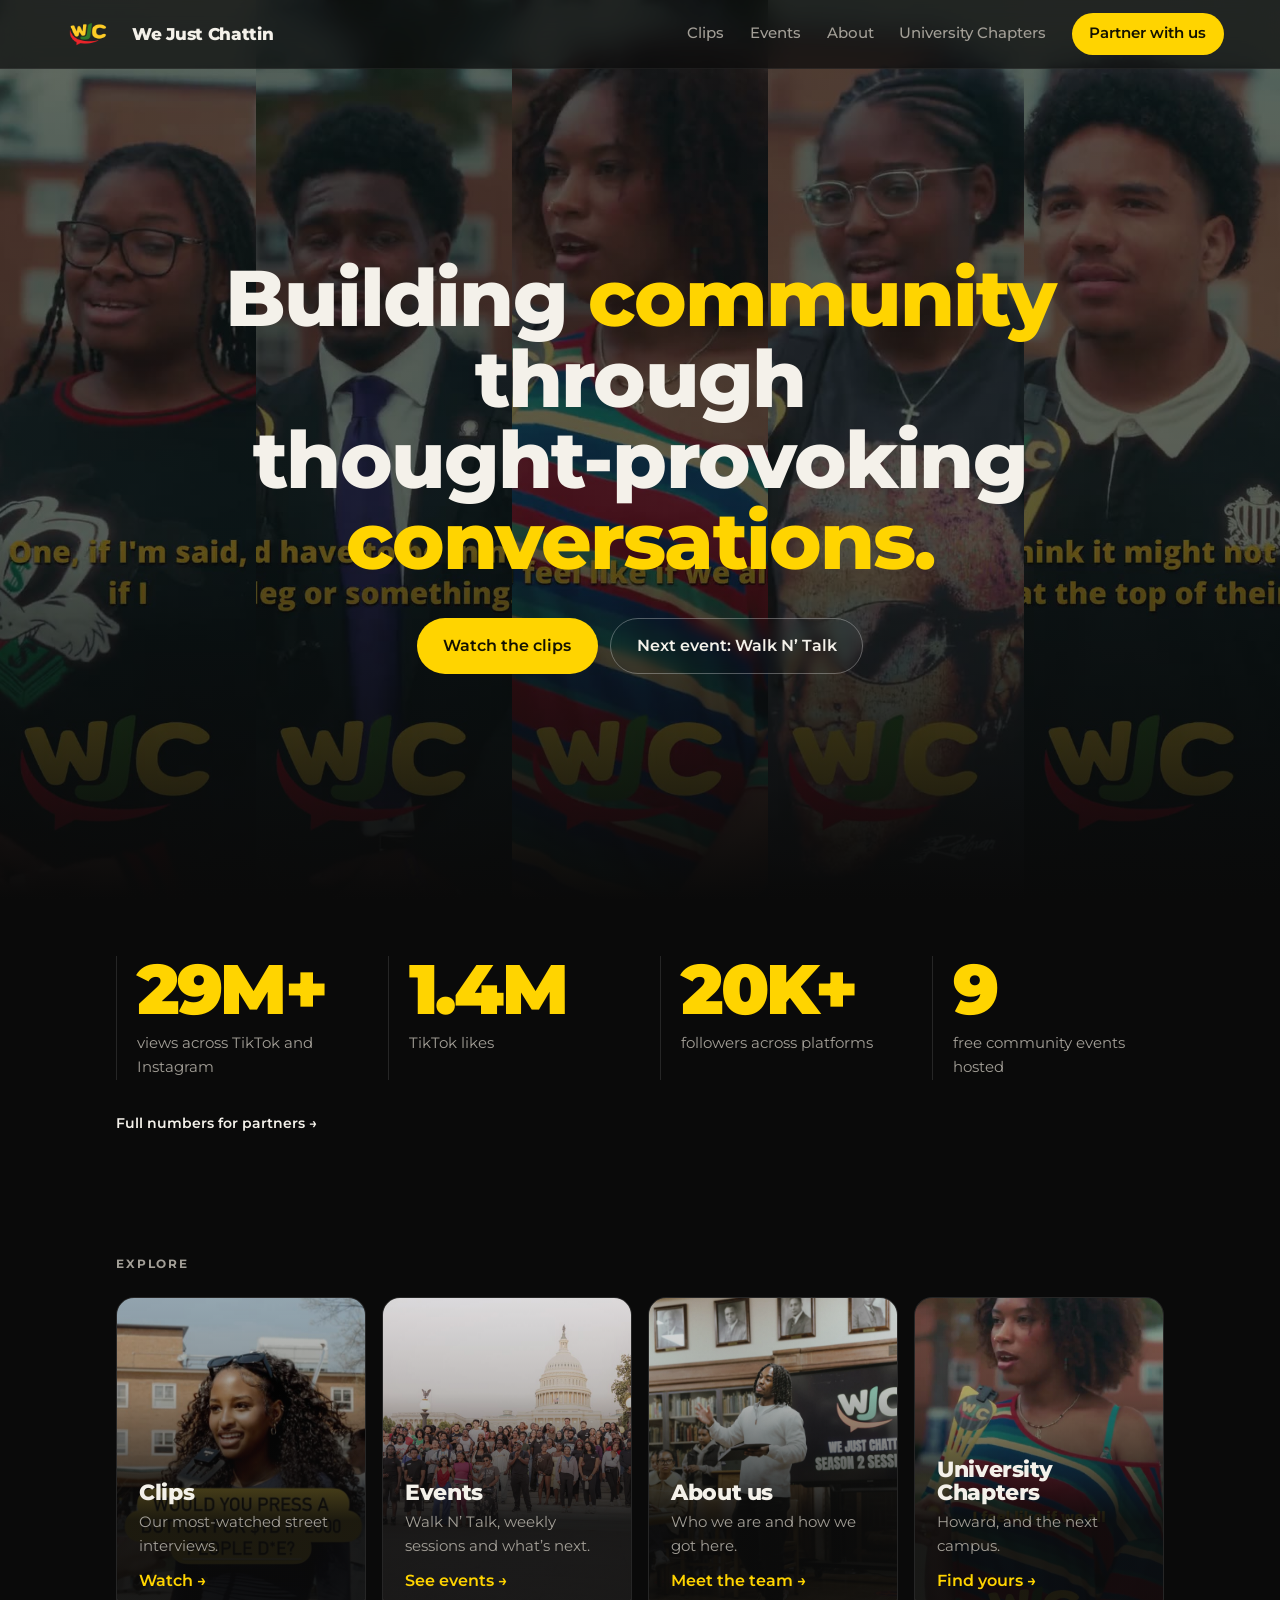
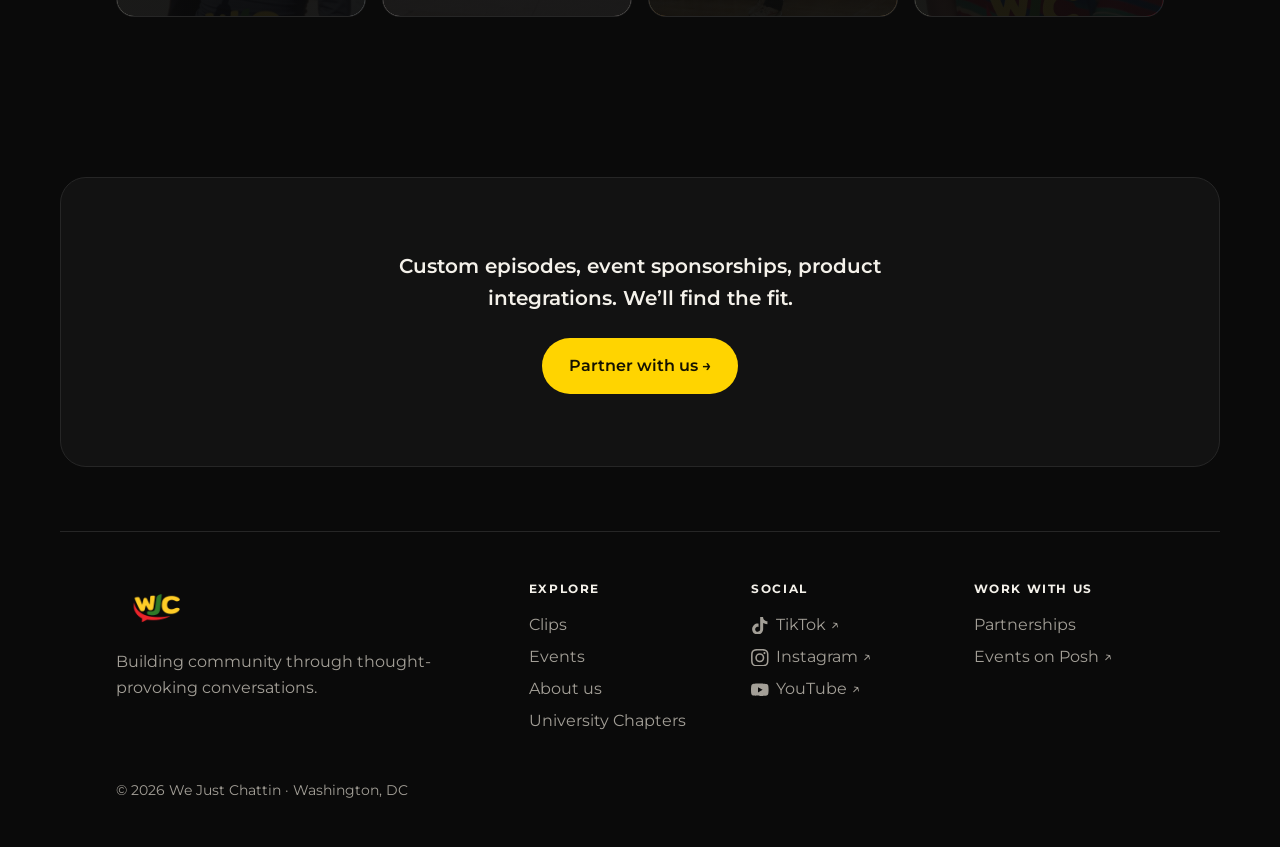
==== commit 6a11e1f9: "Wordmark without the apostrophe Co-Authored-By: Claude Fable 5.1 <noreply@anthropic.com>" ====
--- a/index.html
+++ b/index.html
@@ -15,7 +15,7 @@
 </head>
 <body>
   <header class="nav">
-    <a class="brand" href="index.html"><img src="assets/logo.png" alt=""><span>We Just Chattin&rsquo;</span></a>
+    <a class="brand" href="index.html"><img src="assets/logo.png" alt=""><span>We Just Chattin</span></a>
     <button class="menu-btn" aria-label="Open menu" aria-expanded="false">☰</button>
     <nav>
       <a href="clips.html">Clips</a>
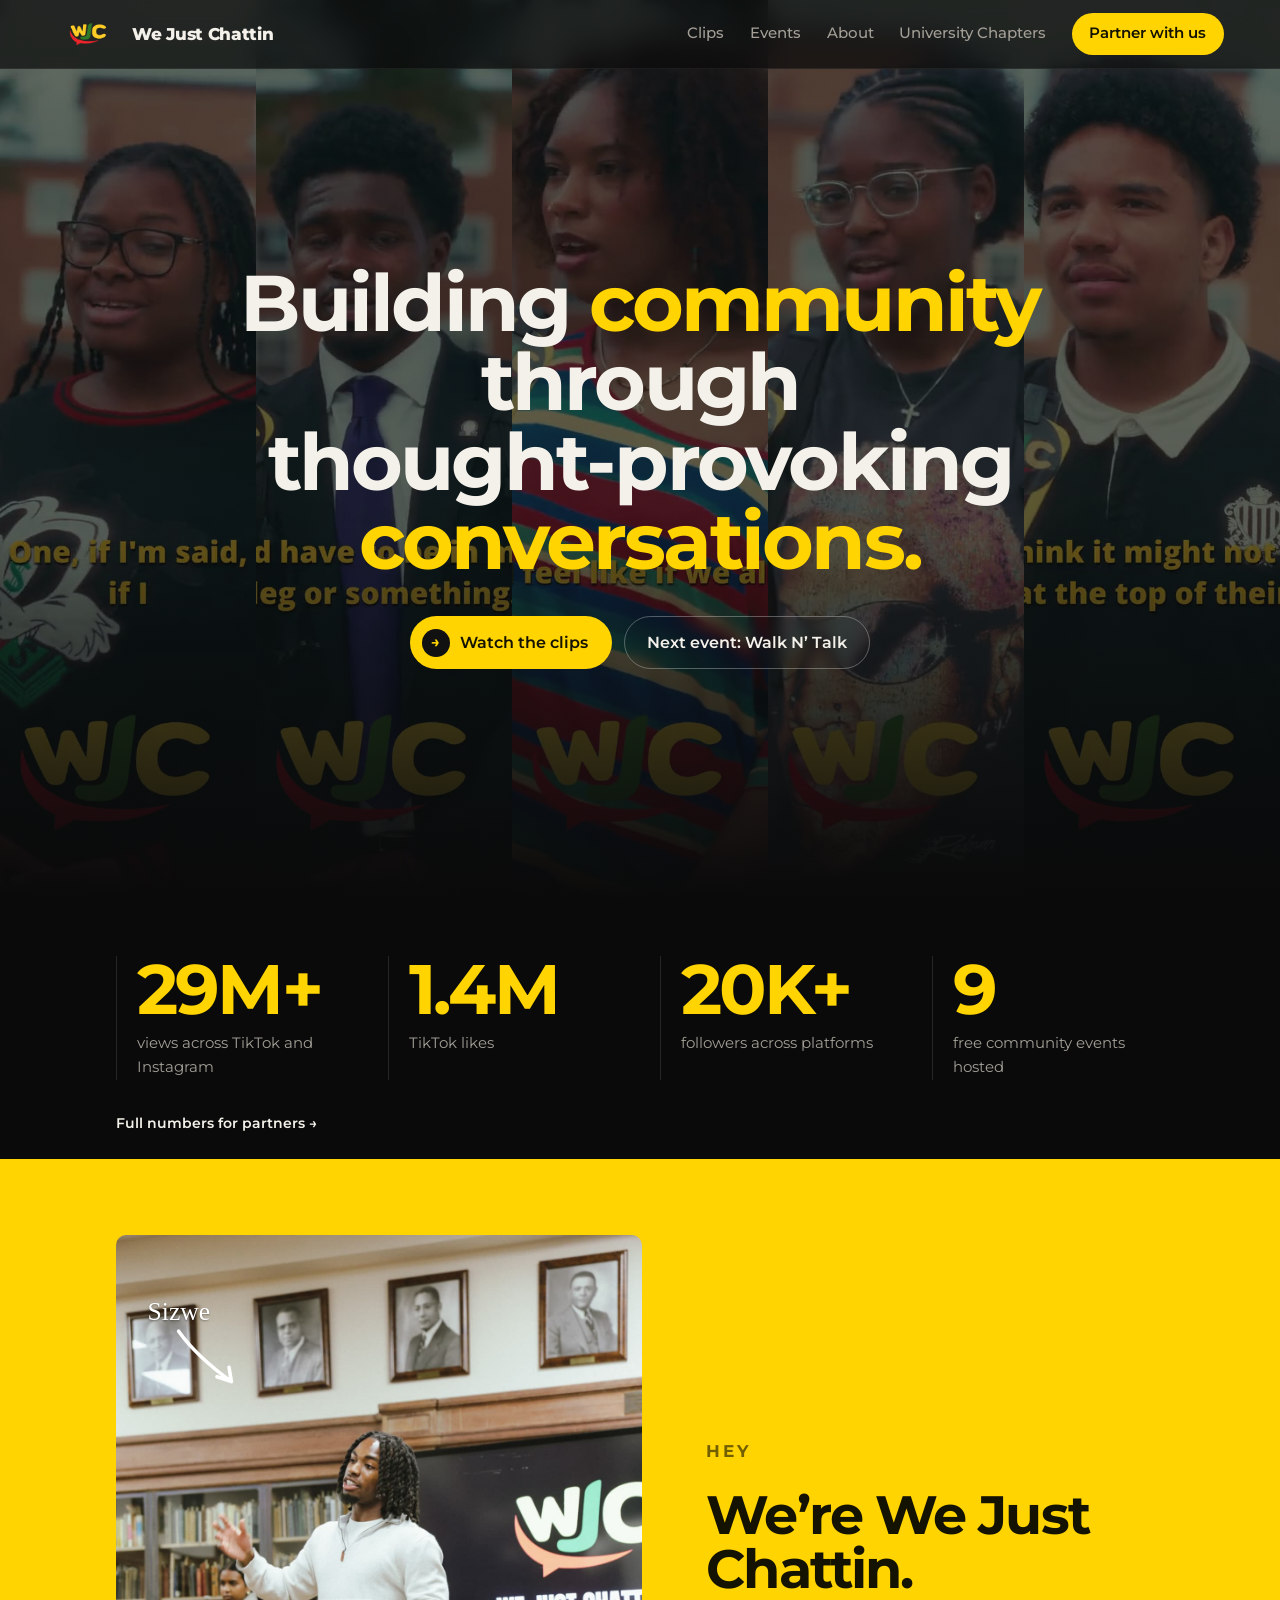
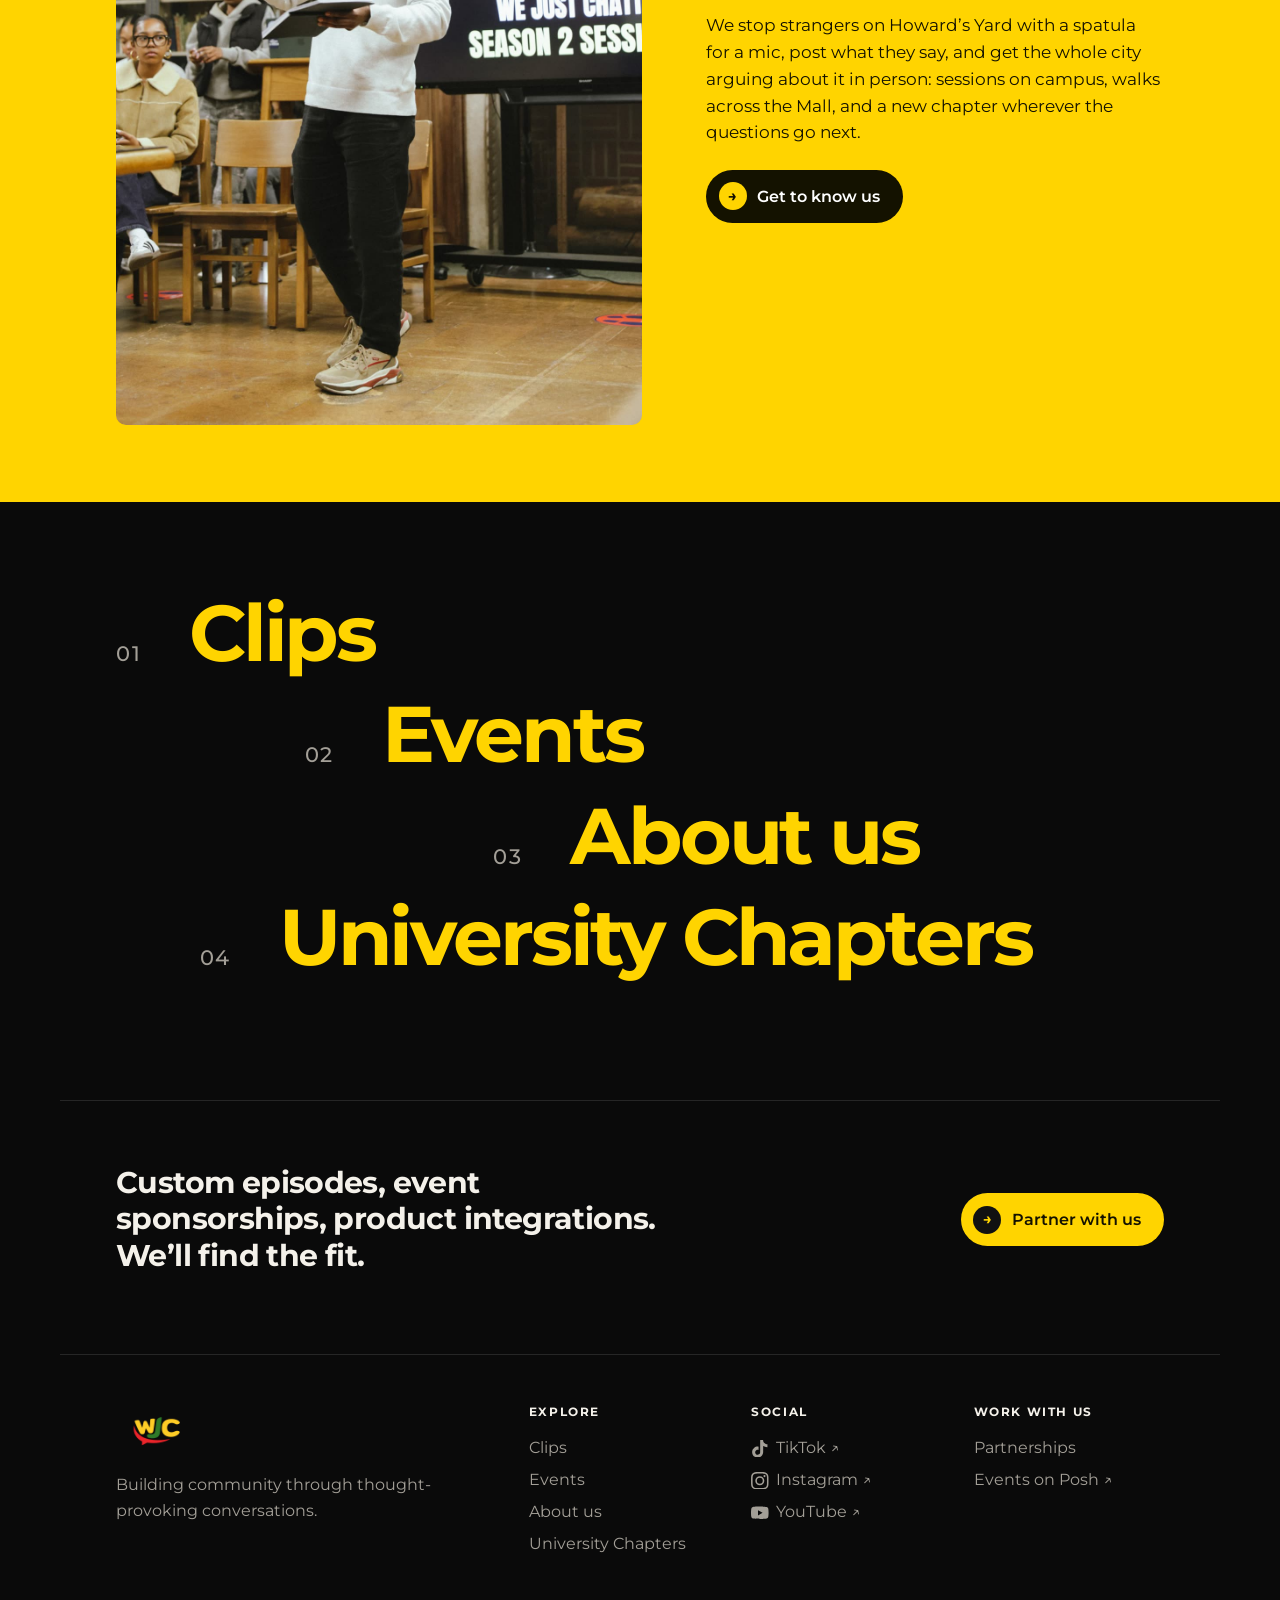
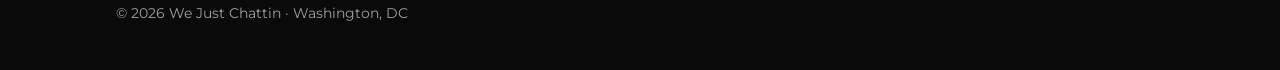
==== commit fbf22069: "Design pass after colinandsamir.com: 700-weight type, arrow-disc pill buttons, yellow intro bands wi" ====
--- a/index.html
+++ b/index.html
@@ -11,7 +11,7 @@
   <link rel="icon" href="assets/logo.png">
   <link rel="preconnect" href="https://fonts.googleapis.com">
   <link href="https://fonts.googleapis.com/css2?family=Montserrat:wght@500;600;700;800;900&family=Permanent+Marker&display=swap" rel="stylesheet">
-  <link rel="stylesheet" href="styles.css?v=26">
+  <link rel="stylesheet" href="styles.css?v=27">
 </head>
 <body>
   <header class="nav">
@@ -54,21 +54,34 @@
       <a class="stats-link" href="partnerships.html">Full numbers for partners →</a>
     </section>
 
-    <!-- EXPLORE: entry cards to the rest of the site -->
-    <section class="section explore">
-      <p class="label">Explore</p>
-      <div class="chapters explore-grid">
-        <a class="chapter-card" href="clips.html"><img src="assets/top/ig-DWrjRB9ifT7.jpg" alt="" loading="lazy"><div class="chapter-body"><h2>Clips</h2><p>Our most-watched street interviews.</p><span class="go">Watch &rarr;</span></div></a>
-        <a class="chapter-card" href="events.html"><img src="assets/events/walk-n-talk-sep16.jpg" alt="" loading="lazy"><div class="chapter-body"><h2>Events</h2><p>Walk N&rsquo; Talk, weekly sessions and what&rsquo;s next.</p><span class="go">See events &rarr;</span></div></a>
-        <a class="chapter-card" href="about.html"><img src="assets/about/sizwe-session.jpg" alt="" loading="lazy"><div class="chapter-body"><h2>About us</h2><p>Who we are and how we got here.</p><span class="go">Meet the team &rarr;</span></div></a>
-        <a class="chapter-card" href="chapters/"><img src="assets/hero/wall-3.jpg" alt="" loading="lazy"><div class="chapter-body"><h2>University Chapters</h2><p>Howard, and the next campus.</p><span class="go">Find yours &rarr;</span></div></a>
+    <!-- INTRO BAND: yellow, photo + a short hello -->
+    <section class="band">
+      <div class="band-inner">
+        <figure class="photo-annot">
+          <img src="assets/about/sizwe-session.jpg" alt="Sizwe hosting a session in Founders Library at Howard" loading="lazy" width="1200" height="1800">
+          <span class="annot tl">Sizwe<svg viewBox="0 0 60 60" aria-hidden="true"><path d="M8 6c10 14 22 26 44 42M40 44l12 4-2-12" fill="none" stroke="currentColor" stroke-width="3" stroke-linecap="round" stroke-linejoin="round"/></svg></span>
+        </figure>
+        <div>
+          <p class="label">Hey</p>
+          <h2>We&rsquo;re We Just Chattin.</h2>
+          <p>We stop strangers on Howard&rsquo;s Yard with a spatula for a mic, post what they say, and get the whole city arguing about it in person: sessions on campus, walks across the Mall, and a new chapter wherever the questions go next.</p>
+          <a class="btn dark" href="about.html">Get to know us</a>
+        </div>
       </div>
     </section>
+
+    <!-- PAGE INDEX: big staggered links -->
+    <nav class="section big-links" aria-label="Sections">
+      <a href="clips.html"><span>01</span>Clips</a>
+      <a href="events.html" class="mid"><span>02</span>Events</a>
+      <a href="about.html" class="right"><span>03</span>About us</a>
+      <a href="chapters/" class="in"><span>04</span>University Chapters</a>
+    </nav>
 
     <!-- PARTNER CTA -->
     <section class="cta-band">
       <p>Custom episodes, event sponsorships, product integrations. We&rsquo;ll find the fit.</p>
-      <a class="btn primary" href="partnerships.html">Partner with us →</a>
+      <a class="btn primary" href="partnerships.html">Partner with us</a>
     </section>
   </main>
 
--- a/styles.css
+++ b/styles.css
@@ -25,7 +25,7 @@
 .muted { color: var(--muted); }
 
 /* ---------- Type (Grail-style serif statements) ---------- */
-h1, .display { font-family: "Montserrat", system-ui, sans-serif; font-weight: 800; letter-spacing: -0.025em; line-height: 1.02; margin: 0 0 0.45em; }
+h1, .display { font-family: "Montserrat", system-ui, sans-serif; font-weight: 700; letter-spacing: -0.035em; line-height: 1.0; margin: 0 0 0.45em; }
 h1 { font-size: clamp(2rem, min(6.2vw, 9vh), 5rem); }
 h2.display { font-size: clamp(1.9rem, 4.2vw, 3.1rem); }
 h1 em, .display em { font-style: normal; color: var(--accent); }
@@ -57,9 +57,14 @@
 /* ---------- Buttons ---------- */
 .actions { display: flex; gap: 0.75rem; flex-wrap: wrap; margin-top: 2rem; }
 .actions.center { justify-content: center; }
-.btn { display: inline-block; padding: 0.9rem 1.6rem; border-radius: 999px; font-weight: 600; text-decoration: none; border: 1.5px solid transparent; transition: background 0.15s, border-color 0.15s, filter 0.15s; }
+.btn { display: inline-flex; align-items: center; gap: 0.65rem; padding: 0.7rem 1.4rem 0.7rem 0.7rem; border-radius: 999px; font-weight: 600; text-decoration: none; border: 1.5px solid transparent; transition: background 0.15s, border-color 0.15s, filter 0.15s; }
 .btn:hover { filter: brightness(1.08); }
 .btn.primary { background: var(--accent); color: var(--accent-ink); }
+.btn.primary::before, .btn.dark::before, .btn.light::before { content: "\2192"; display: inline-grid; place-items: center; width: 1.75rem; height: 1.75rem; border-radius: 50%; background: #111; color: var(--yellow); font-size: 0.95rem; font-weight: 700; flex: 0 0 auto; }
+.btn.dark { background: #141200; color: #fff; }
+.btn.dark::before { background: var(--yellow); color: #141200; }
+.btn.light::before { background: var(--red); color: #fff; }
+.btn.ghost { padding: 0.8rem 1.4rem; }
 .btn.primary:hover { background: #ffe14d; }
 .btn.ghost { border-color: rgba(255,255,255,0.3); color: var(--text); backdrop-filter: blur(6px); }
 .btn.ghost:hover { border-color: var(--text); }
@@ -78,7 +83,7 @@
 /* ---------- Stats (Jubilee-style, no boxes) ---------- */
 .stats { display: grid; grid-template-columns: repeat(4, 1fr); gap: 2rem 2.5rem; padding-top: 3.5rem; padding-bottom: 1.5rem; }
 .stat { border-left: 1px solid var(--border); padding-left: 1.25rem; }
-.stat strong { display: block; font-weight: 900; letter-spacing: -0.04em; line-height: 0.95; font-size: clamp(2.6rem, 5.5vw, 4.6rem); color: var(--accent); margin-bottom: 0.5rem; }
+.stat strong { display: block; font-weight: 700; letter-spacing: -0.04em; line-height: 0.95; font-size: clamp(2.6rem, 5.5vw, 4.6rem); color: var(--accent); margin-bottom: 0.5rem; }
 .stat span { display: block; color: var(--muted); font-size: 0.95rem; max-width: 16rem; }
 .stats.big { grid-template-columns: repeat(2, 1fr); gap: 3rem 4rem; padding: 0; }
 .stats.big .stat strong { font-size: clamp(3.4rem, 8vw, 7rem); }
@@ -122,7 +127,7 @@
 .channel .icon { width: 1.6rem; height: 1.6rem; color: var(--text); }
 .channel:hover .icon { color: var(--accent); }
 .foot-grid a .icon { display: inline-block; vertical-align: -0.3em; margin-right: 0.45rem; width: 1.1rem; height: 1.1rem; }
-.channel strong { font-family: "Montserrat", sans-serif; font-weight: 800; letter-spacing: -0.02em; font-size: 1.5rem; line-height: 1.1; }
+.channel strong { font-family: "Montserrat", sans-serif; font-weight: 700; letter-spacing: -0.02em; font-size: 1.5rem; line-height: 1.1; }
 .channel .meta { color: var(--muted); font-size: 0.9rem; }
 .channel .arrow { position: absolute; top: 1.4rem; right: 1.6rem; color: var(--accent); font-size: 1.2rem; }
 
@@ -139,7 +144,7 @@
 .checks li::before { content: "✓"; position: absolute; left: 0; color: #8fd68f; font-weight: 700; }
 .next-event { background: var(--red); color: #fff; border-radius: var(--radius); padding: 2rem; }
 .next-event .chip { background: rgba(255,255,255,0.18); color: #fff; }
-.next-event h3 { font-family: "Montserrat", sans-serif; font-weight: 800; letter-spacing: -0.02em; font-size: 2.2rem; line-height: 1; margin-bottom: 0.4rem; }
+.next-event h3 { font-family: "Montserrat", sans-serif; font-weight: 700; letter-spacing: -0.02em; font-size: 2.2rem; line-height: 1; margin-bottom: 0.4rem; }
 .next-event .date { font-weight: 600; margin-bottom: 0.5rem; }
 .next-event .where { color: rgba(255,255,255,0.85); font-size: 0.95rem; }
 .next-event .btn { margin-top: 0.5rem; }
@@ -154,8 +159,8 @@
 .member span { color: var(--muted); font-size: 0.9rem; }
 
 /* ---------- CTA band ---------- */
-.cta-band { margin-top: clamp(2rem, 6vw, 4rem); margin-bottom: clamp(2rem, 6vw, 4rem); padding-top: clamp(2.5rem, 6vw, 4.5rem); padding-bottom: clamp(2.5rem, 6vw, 4.5rem); background: var(--bg-2); border: 1px solid var(--border); border-radius: calc(var(--radius) + 8px); text-align: center; }
-.cta-band p { color: var(--text); font-size: 1.25rem; font-weight: 600; max-width: 34rem; margin: 0 auto 1.5rem; }
+.cta-band { margin-top: clamp(2rem, 6vw, 4rem); padding-top: clamp(2.5rem, 6vw, 4rem); padding-bottom: clamp(3rem, 7vw, 5rem); border-top: 1px solid var(--border); display: flex; flex-wrap: wrap; align-items: center; justify-content: space-between; gap: 1.5rem 3rem; text-align: left; }
+.cta-band p { color: var(--text); font-size: clamp(1.3rem, 2.4vw, 1.9rem); font-weight: 700; letter-spacing: -0.02em; line-height: 1.2; max-width: 34rem; margin: 0; }
 
 /* ---------- Partnerships page ---------- */
 .logo-strip { padding-top: 2rem; padding-bottom: 1.5rem; }
@@ -243,7 +248,7 @@
 .chapter-card::after { content: ""; position: absolute; inset: 0; z-index: -1; background: linear-gradient(to top, rgba(10,10,10,0.92) 30%, rgba(10,10,10,0.25) 70%, rgba(10,10,10,0.1)); }
 .chapter-card.soon::after { background: var(--surface); }
 .chapter-body { position: absolute; left: 0; right: 0; bottom: 0; padding: 1.75rem; }
-.chapter-body h2 { font-family: "Montserrat", sans-serif; font-weight: 800; letter-spacing: -0.02em; font-size: 1.7rem; line-height: 1.05; margin: 0 0 0.4rem; }
+.chapter-body h2 { font-family: "Montserrat", sans-serif; font-weight: 700; letter-spacing: -0.02em; font-size: 1.7rem; line-height: 1.05; margin: 0 0 0.4rem; }
 .chapter-body p { color: var(--muted); margin: 0 0 1rem; max-width: 30rem; }
 .chapter-body .go { color: var(--accent); font-weight: 600; }
 .chapter-card.soon .chip { color: var(--muted); background: rgba(255,255,255,0.08); }
@@ -267,7 +272,7 @@
 .about { display: grid; grid-template-columns: minmax(0, 1fr) minmax(0, 1fr); background: var(--bg-2); border-top: 1px solid var(--border); border-bottom: 1px solid var(--border); scroll-margin-top: 5rem; }
 .about-text { display: flex; flex-direction: column; justify-content: center; padding: clamp(3rem, 7vw, 6rem) var(--gutter); }
 .about-inner { width: 100%; max-width: calc(var(--max) / 2 - var(--gutter)); margin-left: auto; }
-.about h2 { font-family: "Montserrat", sans-serif; font-weight: 800; text-transform: uppercase; letter-spacing: -0.02em; line-height: 1; font-size: clamp(2.1rem, 4.4vw, 3.5rem); margin: 0 0 2rem; }
+.about h2 { font-family: "Montserrat", sans-serif; font-weight: 700; text-transform: uppercase; letter-spacing: -0.02em; line-height: 1; font-size: clamp(2.1rem, 4.4vw, 3.5rem); margin: 0 0 2rem; }
 .hand { font-family: "Permanent Marker", "Montserrat", cursive; font-weight: 400; text-transform: none; letter-spacing: 0; color: var(--accent); position: relative; display: inline-block; padding: 0 0.08em; }
 .hand svg { position: absolute; left: -3%; bottom: -0.3em; width: 106%; height: 0.45em; overflow: visible; }
 .about-letter p { color: var(--text); font-size: 1.02rem; line-height: 1.75; max-width: 34rem; }
@@ -313,3 +318,35 @@
 .group-photo { width: 100%; height: auto; border-radius: var(--radius); border: 1px solid var(--border); }
 .mission-text { font-size: clamp(1.05rem, 1.6vw, 1.25rem); line-height: 1.65; color: var(--text); margin: 0; }
 @media (max-width: 760px) { .about-us { grid-template-columns: 1fr; } .brand span { font-size: 0.95rem; } }
+
+/* ---------- Yellow band (photo + short intro) ---------- */
+.band { background: var(--yellow); color: #141200; }
+.band-inner { max-width: var(--max); margin: 0 auto; padding: clamp(3rem, 6vw, 5rem) var(--gutter); display: grid; grid-template-columns: 1.15fr 1fr; gap: clamp(2rem, 5vw, 4rem); align-items: center; }
+.band .label { color: rgba(20,18,0,0.6); }
+.band h2 { font-family: "Montserrat", sans-serif; font-weight: 700; letter-spacing: -0.035em; line-height: 1; font-size: clamp(2rem, 4.2vw, 3.4rem); margin: 0 0 1rem; color: #141200; }
+.band p { color: #141200; font-size: 1.05rem; line-height: 1.6; max-width: 30rem; margin: 0 0 1.5rem; }
+.band .mission-text { font-size: clamp(1.05rem, 1.6vw, 1.25rem); }
+.photo-annot { position: relative; margin: 0; }
+.photo-annot img { width: 100%; height: auto; border-radius: 10px; display: block; }
+.annot { position: absolute; font-family: "Permanent Marker", cursive; font-size: clamp(1.1rem, 2vw, 1.6rem); color: #fff; text-shadow: 0 1px 2px rgba(0,0,0,0.35); line-height: 1; }
+.annot svg { position: absolute; width: 4.5rem; height: 4.5rem; overflow: visible; }
+.annot.tl { top: 8%; left: 6%; }
+.annot.tl svg { top: 100%; left: 35%; }
+.annot.br { right: 7%; bottom: 10%; }
+.annot.br svg { bottom: 100%; right: 30%; transform: scaleY(-1); }
+/* ---------- Big staggered page index ---------- */
+.big-links { padding-top: clamp(3rem, 7vw, 5rem); padding-bottom: clamp(2rem, 5vw, 3rem); }
+.big-links a { display: flex; align-items: baseline; gap: 0.6em; width: fit-content; max-width: 100%; text-decoration: none; color: var(--yellow); font-family: "Montserrat", sans-serif; font-weight: 700; letter-spacing: -0.04em; line-height: 1; font-size: clamp(2.2rem, 6.2vw, 5.5rem); white-space: nowrap; padding: 0.14em 0; transition: color 0.15s; }
+.big-links a span { font-family: "Montserrat", sans-serif; font-weight: 500; font-size: 0.26em; letter-spacing: 0.08em; color: var(--muted); }
+.big-links a::after { content: "\2192"; font-size: 0.55em; color: var(--muted); opacity: 0; transform: translateX(-0.4em); transition: opacity 0.15s, transform 0.15s; }
+.big-links a:hover { color: var(--text); }
+.big-links a:hover::after { opacity: 1; transform: none; }
+.big-links a.mid { margin-left: 18%; }
+.big-links a.right { margin-left: 36%; }
+.big-links a.in { margin-left: 8%; }
+@media (max-width: 760px) {
+  .band-inner { grid-template-columns: 1fr; }
+  .big-links a.mid, .big-links a.right, .big-links a.in { margin-left: 0; }
+  .big-links a { white-space: normal; }
+  .cta-band { flex-direction: column; align-items: flex-start; }
+}
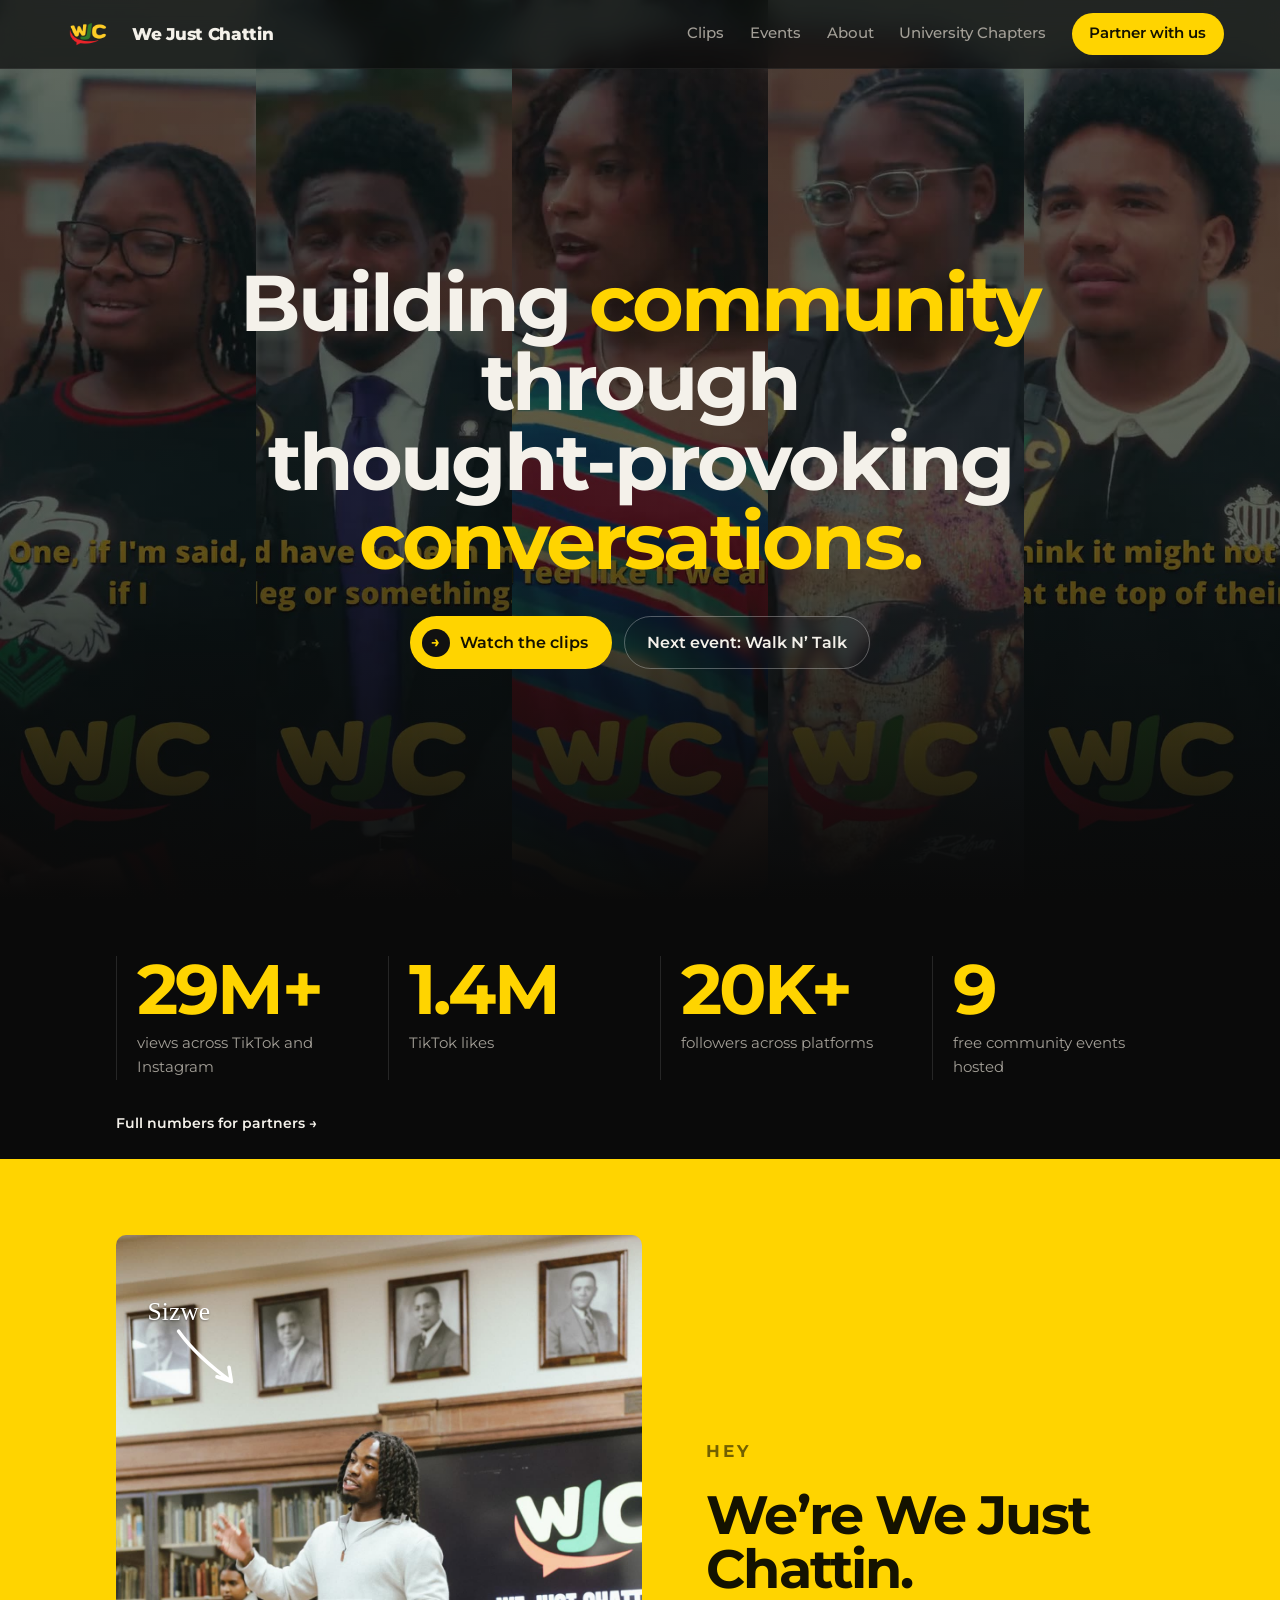
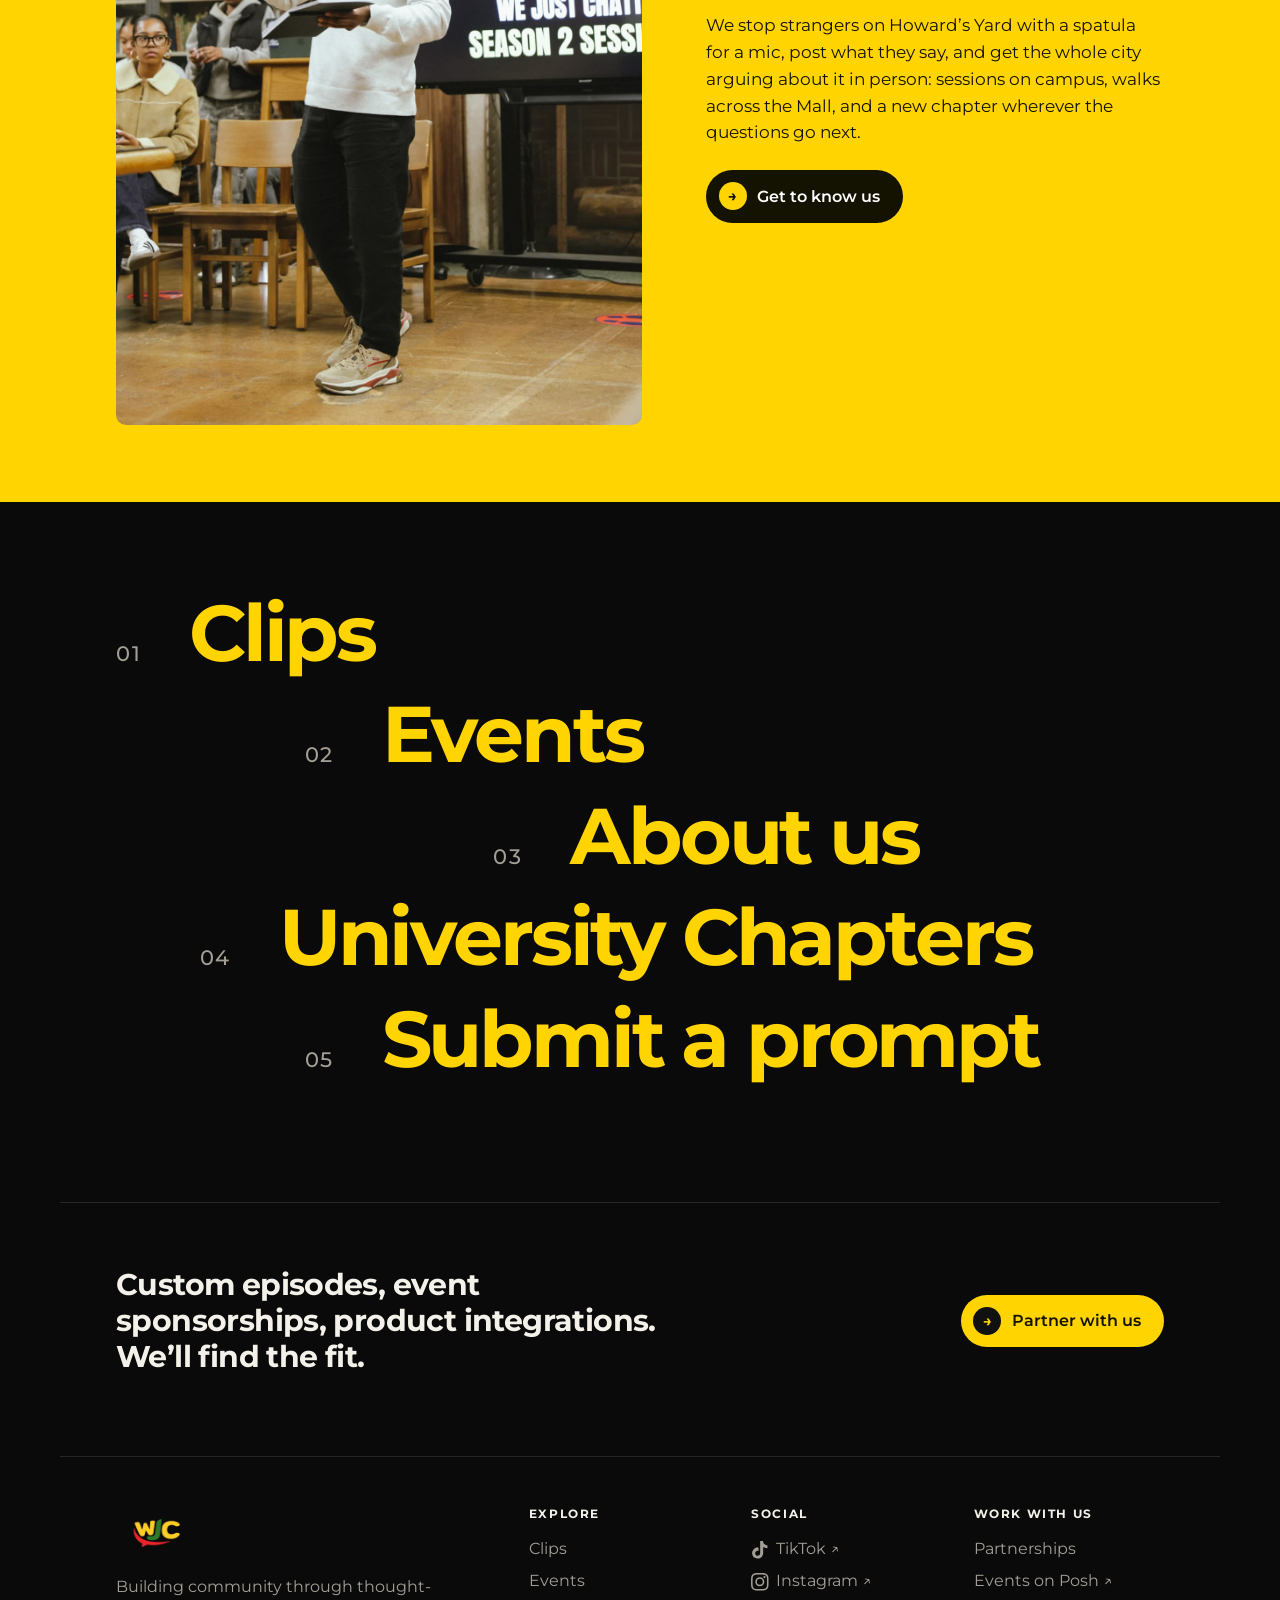
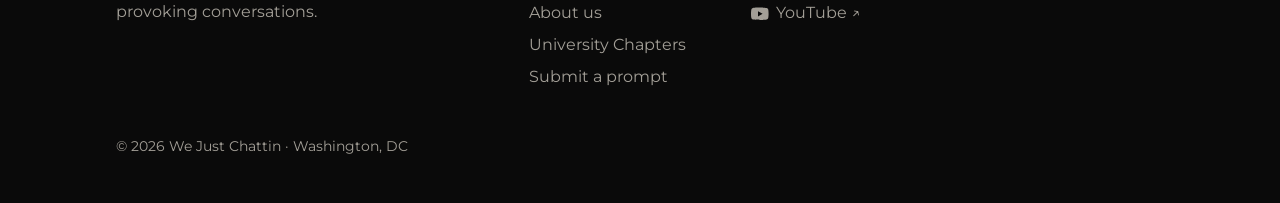
==== commit 7a2ec12a: "Submit a prompt page: form with example chips, endpoint hook with mailto fallback; linked from home " ====
--- a/index.html
+++ b/index.html
@@ -11,7 +11,7 @@
   <link rel="icon" href="assets/logo.png">
   <link rel="preconnect" href="https://fonts.googleapis.com">
   <link href="https://fonts.googleapis.com/css2?family=Montserrat:wght@500;600;700;800;900&family=Permanent+Marker&display=swap" rel="stylesheet">
-  <link rel="stylesheet" href="styles.css?v=27">
+  <link rel="stylesheet" href="styles.css?v=28">
 </head>
 <body>
   <header class="nav">
@@ -76,6 +76,7 @@
       <a href="events.html" class="mid"><span>02</span>Events</a>
       <a href="about.html" class="right"><span>03</span>About us</a>
       <a href="chapters/" class="in"><span>04</span>University Chapters</a>
+      <a href="prompt.html" class="mid"><span>05</span>Submit a prompt</a>
     </nav>
 
     <!-- PARTNER CTA -->
@@ -97,6 +98,7 @@
         <a href="events.html">Events</a>
         <a href="about.html">About us</a>
         <a href="chapters/">University Chapters</a>
+        <a href="prompt.html">Submit a prompt</a>
       </div>
       <div>
         <p class="foot-h">Social</p>
@@ -113,6 +115,6 @@
     <p class="copy">&copy; <span id="year"></span> We Just Chattin &middot; Washington, DC</p>
   </footer>
 
-  <script src="site.js?v=14"></script>
+  <script src="site.js?v=15"></script>
 </body>
 </html>
--- a/styles.css
+++ b/styles.css
@@ -350,3 +350,27 @@
   .big-links a { white-space: normal; }
   .cta-band { flex-direction: column; align-items: flex-start; }
 }
+
+/* ---------- Submit a prompt ---------- */
+.prompt { display: grid; grid-template-columns: 1fr 1.3fr; gap: clamp(2rem, 5vw, 4rem); align-items: start; padding-top: 2.5rem; }
+.prompt-side .checks { margin-bottom: 2rem; }
+.prompt-examples { display: flex; flex-wrap: wrap; gap: 0.5rem; }
+.chip-btn { font: inherit; font-size: 0.88rem; font-weight: 600; color: var(--text); background: var(--surface); border: 1px solid var(--border); border-radius: 999px; padding: 0.5rem 0.9rem; cursor: pointer; text-align: left; }
+.chip-btn:hover { border-color: var(--accent); color: var(--accent); }
+.prompt-form { display: flex; flex-direction: column; gap: 0.4rem; background: var(--bg-2); border: 1px solid var(--border); border-radius: var(--radius); padding: clamp(1.25rem, 3vw, 2rem); }
+.prompt-form label { font-size: 0.8rem; font-weight: 700; letter-spacing: 0.08em; text-transform: uppercase; color: var(--muted); margin-top: 0.9rem; }
+.prompt-form label span { font-weight: 500; letter-spacing: 0; text-transform: none; margin-left: 0.4rem; }
+.prompt-form label .req { color: var(--accent); }
+.prompt-form input[type="text"], .prompt-form textarea { font: inherit; font-size: 1rem; color: var(--text); background: var(--bg); border: 1px solid var(--border); border-radius: 12px; padding: 0.85rem 1rem; width: 100%; }
+.prompt-form textarea { font-size: 1.15rem; line-height: 1.5; resize: vertical; min-height: 7.5rem; }
+.prompt-form input:focus, .prompt-form textarea:focus { outline: none; border-color: var(--accent); box-shadow: 0 0 0 3px rgba(255,212,0,0.18); }
+.prompt-row { display: grid; grid-template-columns: 1fr 1fr; gap: 0 1rem; }
+.prompt-check { display: flex !important; align-items: center; gap: 0.6rem; text-transform: none !important; letter-spacing: 0 !important; font-weight: 500 !important; font-size: 0.95rem !important; color: var(--text) !important; margin: 1.1rem 0 0.4rem; }
+.prompt-check input { width: 1.1rem; height: 1.1rem; accent-color: var(--accent); }
+.prompt-form .btn { align-self: flex-start; margin-top: 0.8rem; border: 0; cursor: pointer; font: inherit; font-weight: 600; }
+.prompt-form .btn[disabled] { opacity: 0.6; cursor: default; }
+.prompt-status { margin: 0.6rem 0 0; font-size: 0.95rem; color: var(--muted); min-height: 1.4em; }
+.prompt-status.ok { color: #8fd68f; }
+.prompt-status.err { color: #ff8a86; }
+.hp { position: absolute; left: -9999px; width: 1px; height: 1px; opacity: 0; }
+@media (max-width: 760px) { .prompt { grid-template-columns: 1fr; } .prompt-row { grid-template-columns: 1fr; } }
